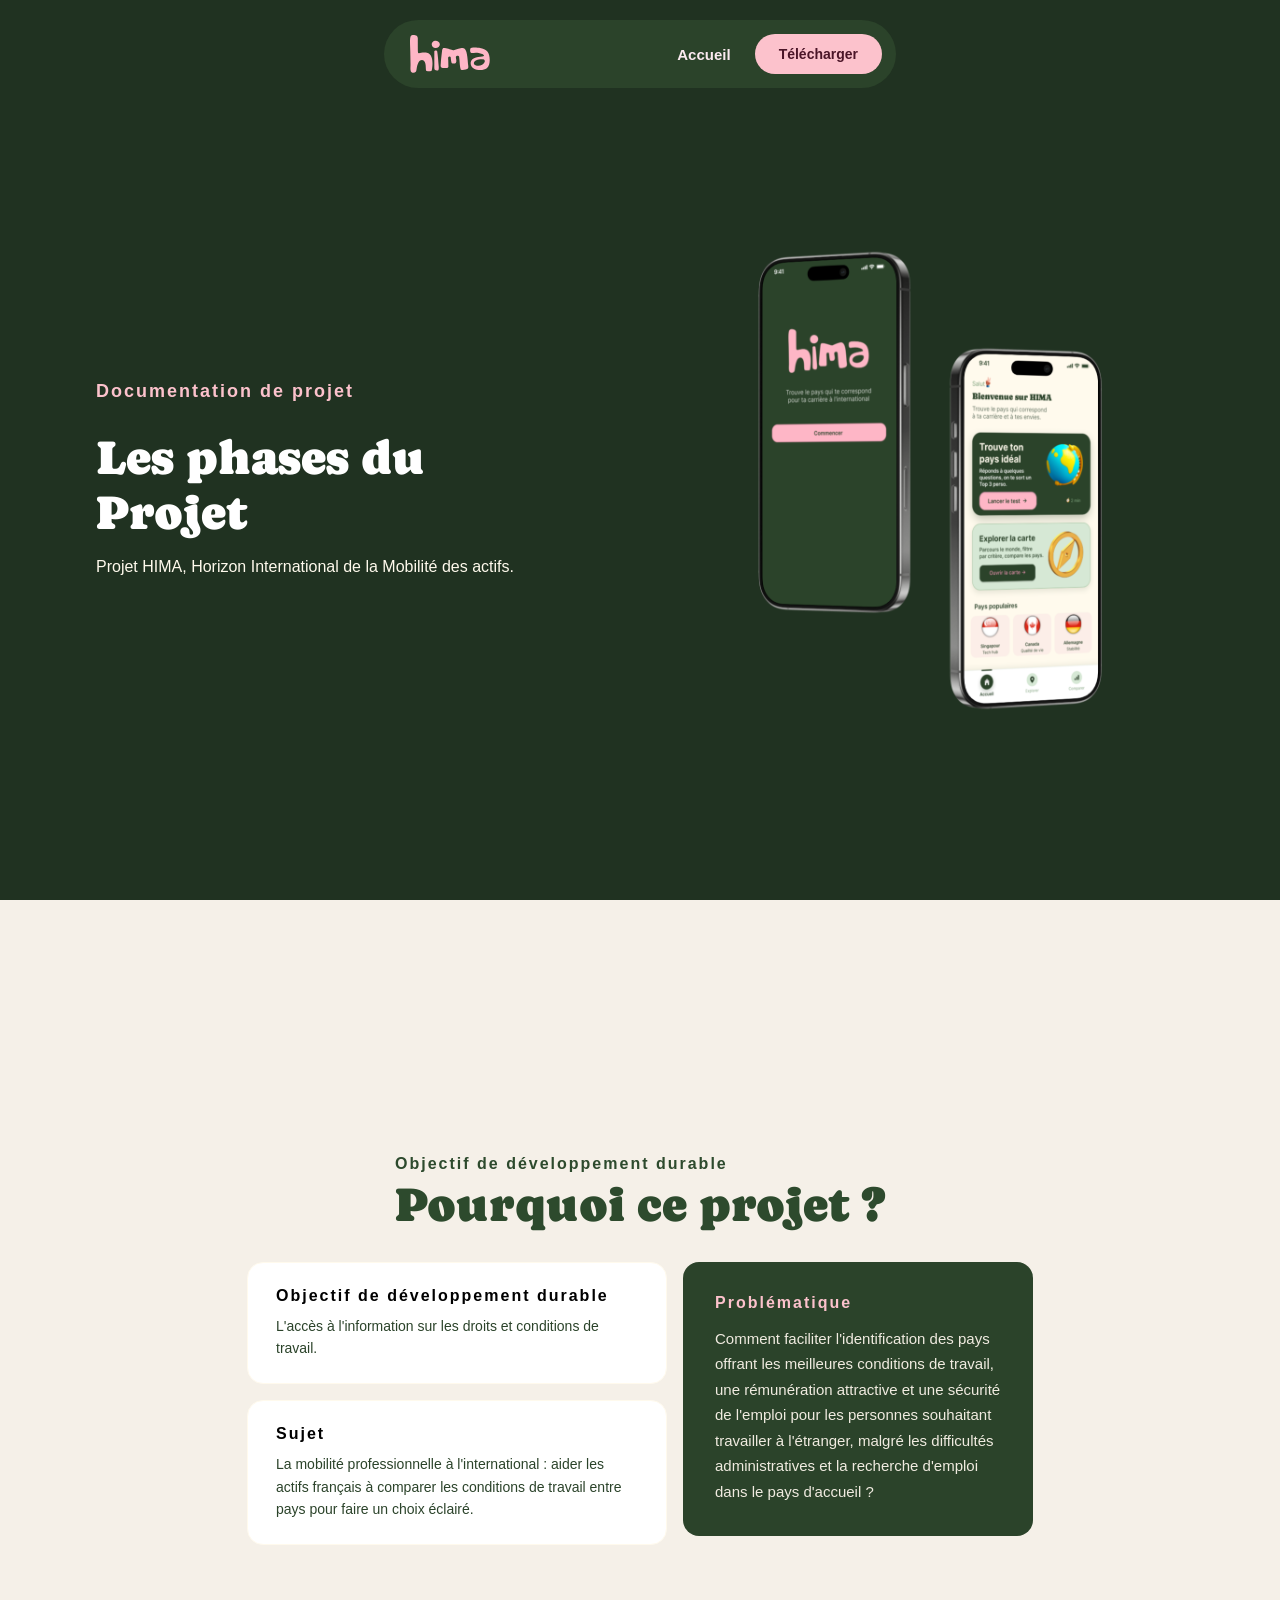
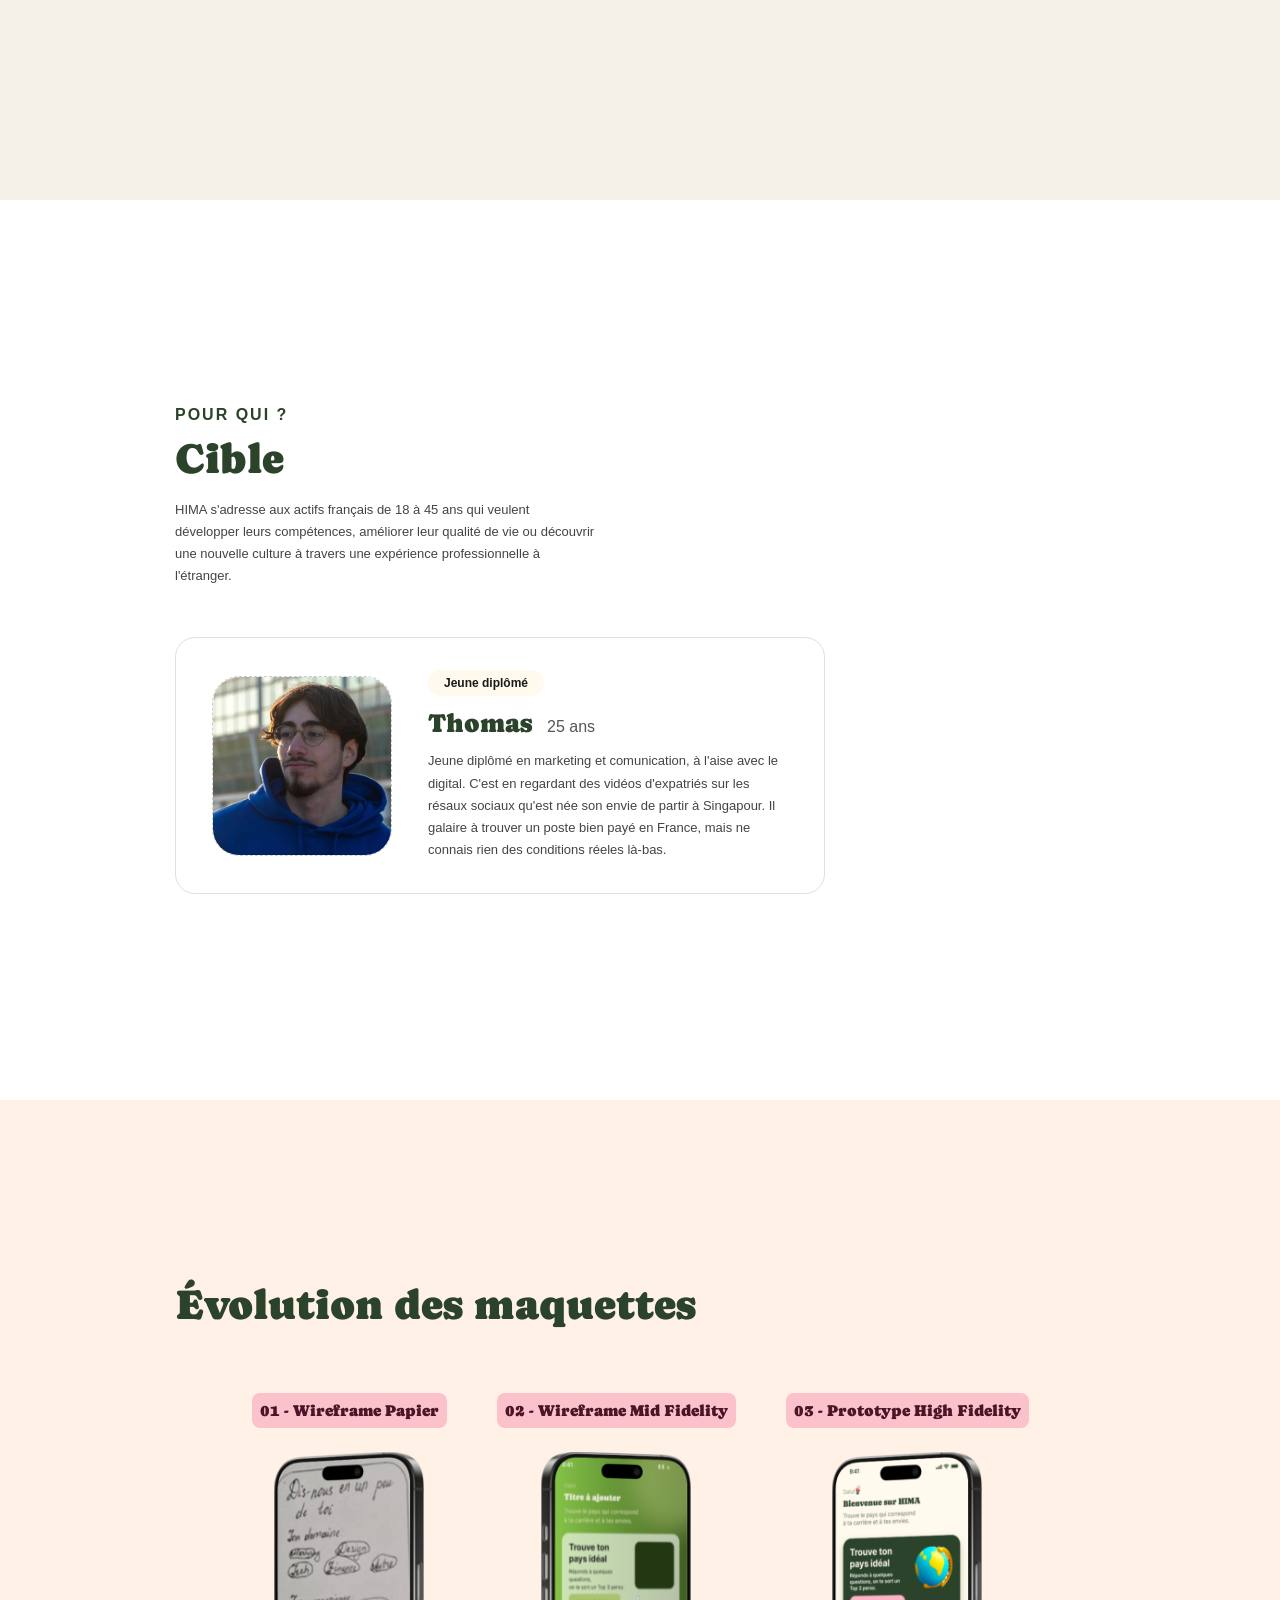
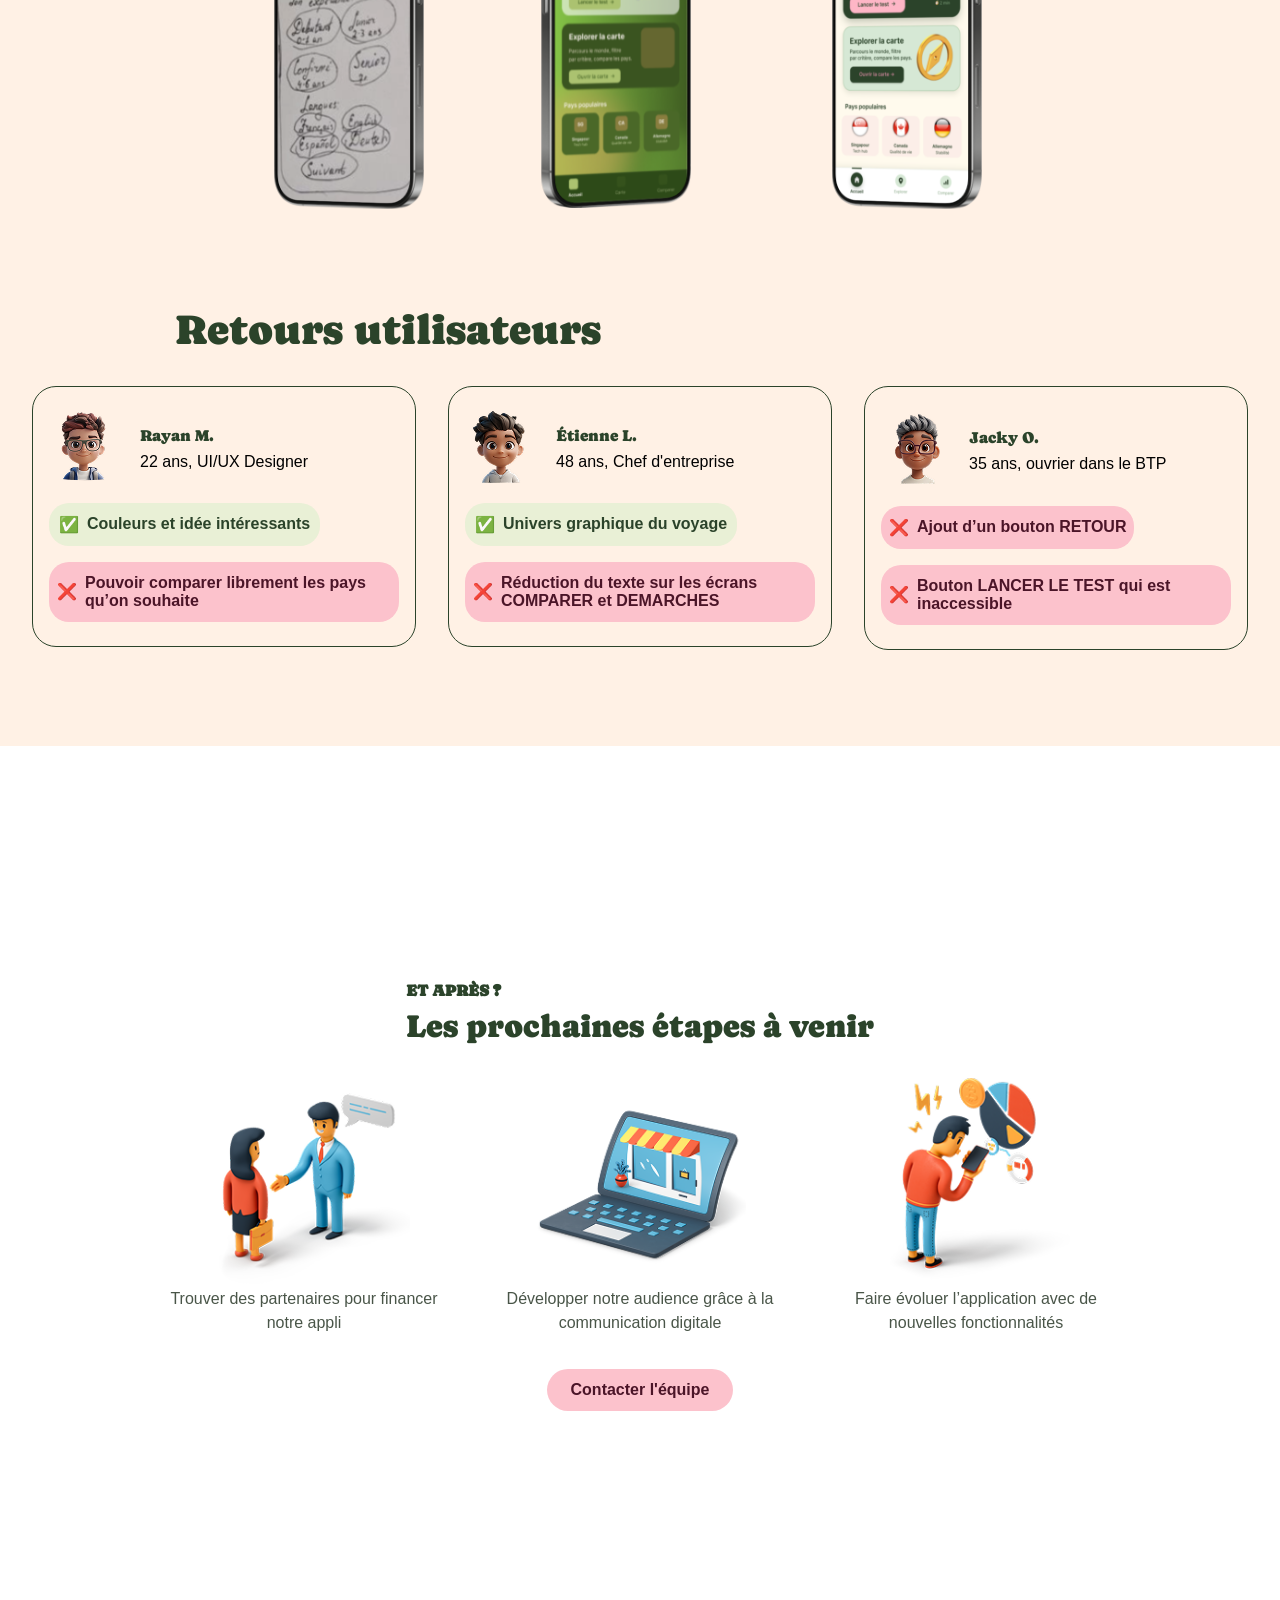
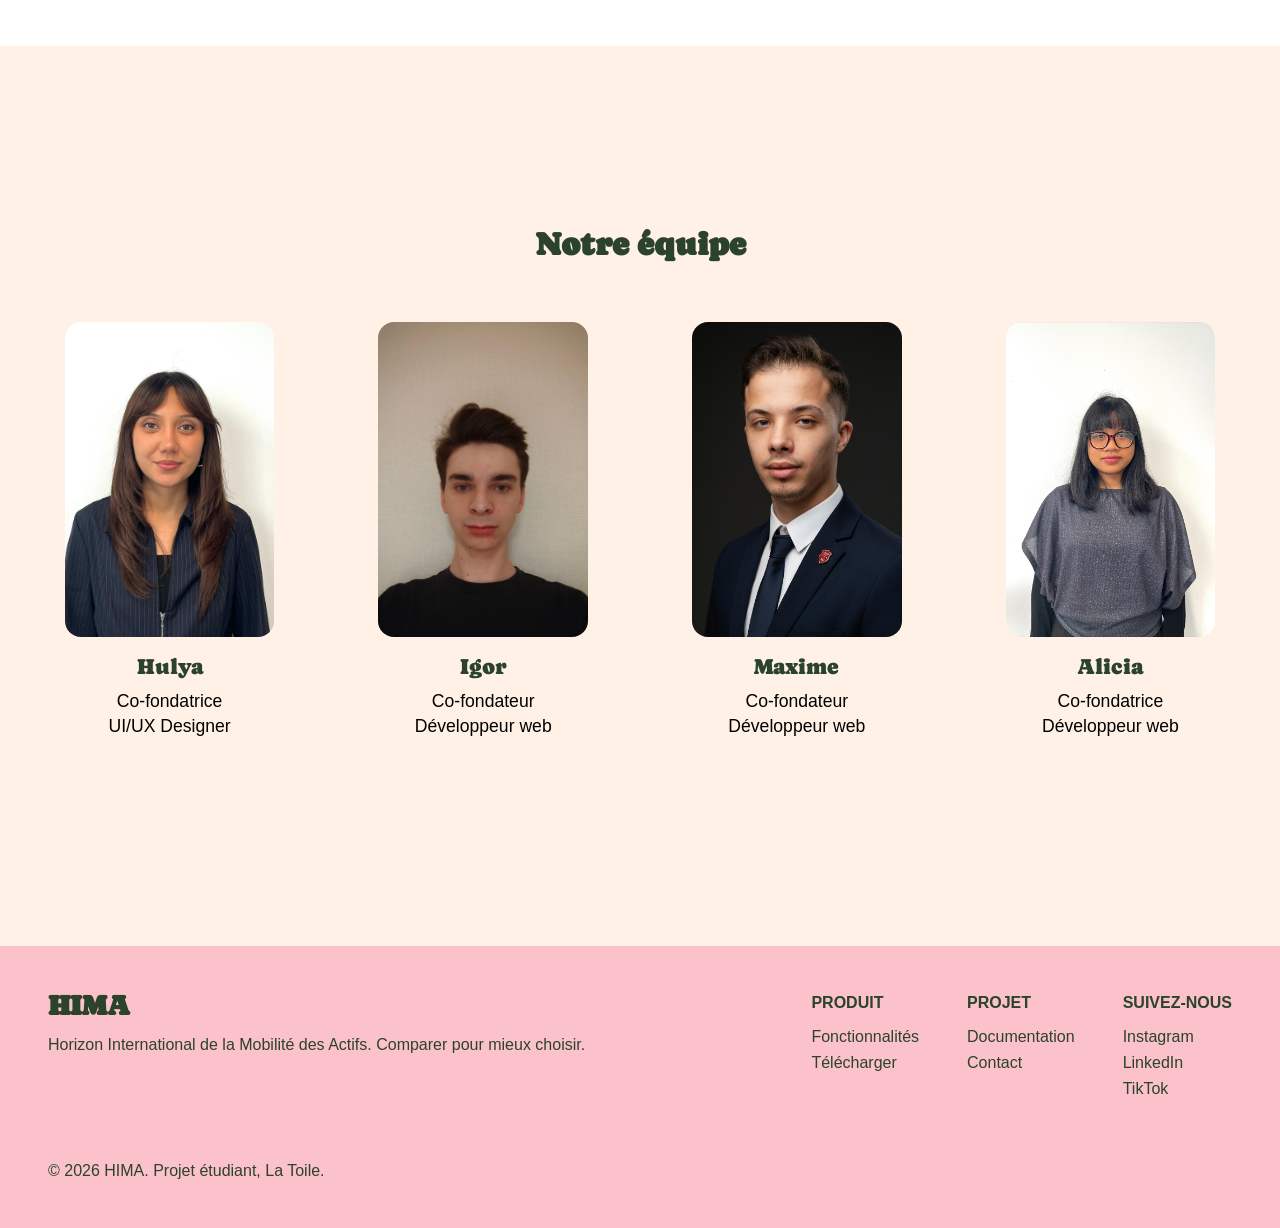
==== doc.html @ 2be4e925 "ajout dun effet de snap entre les sections" ====
<!DOCTYPE html>
<html lang="fr">

<head>
    <meta charset="UTF-8">
    <meta name="viewport" content="width=device-width, initial-scale=1.0">
    <title>Documentation</title>
    <link rel="stylesheet" href="doc.css">
    <link rel="stylesheet" href="style.css">
</head>

<body>
    <nav class="nav">

        <a href="index.html"><img class="nav-logo" src="img/logo.svg" alt=""></a>
        <div class="nav-links">
            <a class="nav-link" href="index.html">Accueil</a>
            <a class="nav-btn"
                href="https://www.figma.com/proto/ZftiyeqBcfB2EOK8GcOpgA/HIMA-PROJECT?node-id=8376-4930&t=ebqATiZoFLl4vEEN-1"
                target="_blank">Télécharger</a>
        </div>
    </nav>
    </nav>
    <header class="snap-section">
        <div class="header-txt">
            <p class="titre-section">Documentation de projet</p>
            <h1>Les phases du Projet</h1>
            <p>Projet HIMA, Horizon International de la Mobilité des actifs.</p>
        </div>
        <img class="header-img" src="img/headerdocu.svg" alt="">
    </header>

    <div class="odd-section snap-section">
        <div class="odd-title">
            <p class="odd-section_label titre-section">Objectif de développement durable</p>
            <h1 class="odd-section_title">Pourquoi ce projet ?</h1>
        </div>
        <div class="odd">

            <div class="odd-center">
                <div class="odd-section_cards">
                    <div class="odd-card">
                        <p class="odd-card_label titre-section">Objectif de développement durable</p>
                        <p class="odd-card_text">L'accès à l'information sur les droits et conditions de travail.</p>
                    </div>
                    <div class="odd-card">
                        <p class="odd-card_label titre-section">Sujet</p>
                        <p class="odd-card_text">La mobilité professionnelle à l'international : aider les actifs
                            français à comparer les conditions de travail entre pays pour faire un choix éclairé.</p>
                    </div>
                </div>


            </div>
            <div class="odd-card odd-card_vert">
                <p class="odd-card_label titre-section">Problématique</p>
                <p class="odd-card_text">Comment faciliter l'identification des pays offrant les meilleures conditions
                    de
                    travail, une rémunération attractive et une sécurité de l'emploi pour les personnes souhaitant
                    travailler à l'étranger, malgré les difficultés administratives et la recherche d'emploi dans le
                    pays d'accueil ?</p>
            </div>

        </div>
    </div>

    </div>

    <section class="cible-section snap-section">
        <div class="cible-texte">
            <p class="cible-section_label titre-section">POUR QUI ?</p>
            <h1 class="cible-section_title">Cible</h1>
            <p class="cible-section_intro">
                HIMA s'adresse aux actifs français de 18 à 45 ans qui veulent développer leurs compétences, améliorer
                leur
                qualité de vie ou découvrir une nouvelle culture à travers une expérience professionnelle à l'étranger.
            </p>
        </div>
        <div class="persona-card">
            <img src="img/thomas.png" alt="Photo persona Thomas" class="persona-card_photo" />
            <div class="persona-card_info">
                <span class="persona-card_badge">Jeune diplômé</span>
                <p class="persona-card_name">
                    Thomas
                    <span class="persona-card_age">25 ans</span>
                </p>
                <p class="persona-card_desc">
                    Jeune diplômé en marketing et comunication, à l'aise avec le digital. C'est en regardant des vidéos
                    d'expatriés sur les résaux sociaux qu'est née son envie de partir à Singapour. Il galaire à trouver
                    un poste bien payé en France, mais ne connais rien des conditions réeles là-bas.
                </p>
            </div>
        </div>
    </section>

    <h1 class="test-section_title snap-section">Évolution des maquettes</h1>
    <div class="evolution-ecrans">
        <div class="ecran">
            <p class="evolution-etape number-feature">01 - Wireframe Papier</p>
            <img src="img/lowfi.svg" alt="low-fidelity">
        </div>
        <div class="ecran">
            <p class="evolution-etape number-feature">02 - Wireframe Mid Fidelity</p>
            <img src="img/midfi.svg" alt="mid-fidelity">
        </div>
        <div class="ecran">
            <p class="evolution-etape number-feature">03 - Prototype High Fidelity</p>
            <img src="img/highfi.svg" alt="Maquette high-fidelity">
        </div>
    </div>

<h2 class="retour-title">Retours utilisateurs</h2>


    <div class="user">
        <div class="user-card">
            <div class="user-infos">
                <span class="user-photo">
                    <img src="img/user-test.png" alt="Image avatar de Rayan M.">
                </span>
                <span class="user-intro">
                    <p class="user-card_name">Rayan M.</p>
                    <p class="user-card_role">22 ans, UI/UX Designer</p>
                </span>
            </div>
            <span class="user-card-desc">
                <span class="button-advantage">
                    <p>Couleurs et idée intéressants</p>
                </span>
                <span class="button-improvements">
                    <p>Pouvoir comparer librement les pays qu’on souhaite</p>
                </span>
            </span>
        </div>
        <div class="user-card">
            <div class="user-infos">
                <span class="user-photo">
                    <img src="img/user-test2.png" alt="Image avatar de Etienne L.">
                </span>
                <span class="user-intro">
                    <p class="user-card_name">Étienne L.</p>
                    <p class="user-card_role">48 ans, Chef d'entreprise</p>
                </span>
            </div>
            <span class="user-card-desc">
                <span class="button-advantage">
                    <p>Univers graphique du voyage</p>
                </span>
                <span class="button-improvements">
                    <p>Réduction du texte sur les écrans COMPARER et DEMARCHES</p>
                </span>
            </span>
        </div>
        <div class="user-card">
            <div class="user-infos">
                <span class="user-photo">
                    <img src="img/user-test3.png" alt="Image avatar de Jacky O.">
                </span>
                <span class="user-intro">
                    <p class="user-card_name">Jacky O.</p>
                    <p class="user-card_role">35 ans, ouvrier dans le BTP</p>
                </span>
            </div>
            <span class="user-card-desc">
                <span class="button-improvements">
                    <p>Ajout d’un bouton RETOUR</p>
                </span>
                <span class="button-improvements">
                    <p>Bouton LANCER LE TEST qui est inaccessible</p>
                </span>
            </span>
        </div>
    </div>
    </section>





    <section class="future-step snap-section">


        <div class="all-futur-step-container">
            <div class="title-future-step">
                <hgroup>
                    <h4 class="">ET APRÈS ?</h4>
                    <h2>Les prochaines étapes à venir</h2>
                </hgroup>
            </div>
            <div class="future-step">
                <ul>
                    <li>
                        <img src="img/future-step1.png" alt="Financement de l'app">
                        <p>Trouver des partenaires pour financer notre appli</p>
                    </li>
                    <li>
                        <img src="img/future-step2.png" alt="Communication digitale">
                        <p>Développer notre audience grâce à la communication digitale</p>
                    </li>
                    <li>
                        <img src="img/future-step3.png" alt="Nouvelles fonctionnalités">
                        <p>Faire évoluer l’application avec de nouvelles fonctionnalités</p>
                    </li>
                </ul>
                <a href="#" class="button-primary">Contacter l'équipe</a>
            </div>
        </div>
        </div>
    </section>


    <section class="team snap-section">
        <div class="all-team-container">
            <hgroup>
                <h2>Notre équipe</h2>
            </hgroup>

            <div class="cards-team">
                <div class="card-team">
                    <img src="img\hulya (1).jpeg" alt="" class="avatar-team">
                    <div class="infos-team">
                        <h4 class="name-team">Hulya</h4>
                        <p class="role-team">Co-fondatrice </p>
                        <p class="role-team">UI/UX Designer</p>
                    </div>
                </div>
                <div class="card-team">
                    <img src="img\Ma-photo.jpg" alt="" class="avatar-team">
                    <div class="infos-team">
                        <h4 class="name-team">Igor</h4>
                        <p class="role-team">Co-fondateur </p>
                        <p class="role-team">Développeur web</p>
                    </div>
                </div>
                <div class="card-team">
                    <img src="img\Média (2).jpg" alt="" class="avatar-team">
                    <div class="infos-team">
                        <h4 class="name-team">Maxime</h4>
                        <p class="role-team">Co-fondateur </p>
                        <p class="role-team">Développeur web</p>
                    </div>
                </div>
                <div class="card-team">
                    <img src="img\img_Alicia (2).jpg" alt="" class="avatar-team">
                    <div class="infos-team">
                        <h4 class="name-team">Alicia</h4>
                        <p class="role-team">Co-fondatrice</p>
                        <p class="role-team">Développeur web</p>
                    </div>
                </div>
            </div>
        </div>
    </section>











    <footer>

        <div class="all-content-footer">

            <div class="content-footer">

                <div class="name-footer">
                    <h2 class="name-project-footer">HIMA</h2>
                    <p class="abrr-name-project-footer">Horizon International de la Mobilité des Actifs. Comparer pour
                        mieux choisir.</p>
                </div>

                <div class="contact-footer">
                    <ul class="liste-cotact-footer-1">
                        <li class="element-horisontal-footer">PRODUIT <ul class="liste-contact-footer-2">
                                <li class="element-vertical-footer">Fonctionnalités</li>
                                <li class="element-vertical-footer">Télécharger</li>
                            </ul>
                        </li>
                        <li class="element-horisontal-footer">PROJET
                            <ul class="liste-contact-footer-2">
                                <li class="element-vertical-footer">Documentation</li>
                                <li class="element-vertical-footer">Contact</li>
                            </ul>
                        </li>
                        <li class="element-horisontal-footer">SUIVEZ-NOUS
                            <ul class="liste-contact-footer-2">
                                <li class="element-vertical-footer">Instagram</li>
                                <li class="element-vertical-footer">LinkedIn</li>
                                <li class="element-vertical-footer">TikTok</li>
                            </ul>
                        </li>
                    </ul>
                </div>

            </div>

            <div class="line-footer-container">
                <div class="line-footer"></div>
            </div>

            <div class="infos-blablabla-footer">
                <p class="infos-blablabla">© 2026 HIMA. Projet étudiant, La Toile.</p>

            </div>
        </div>

    </footer>

</body>

</html>
---- doc.css ----
* {
    margin: 0;
    padding: 0;
    box-sizing: border-box;
}
:root {
    --color-primary: #2B432A;
    --color-secondary: #FCC2CC;
    --color-green-salade: #D6E8D5;
    --color-rose-light: #FBEAF0;
    --color-beige: #F5F0E8;
    --green: #2B432A;
    --green-opacity-reduced: rgb(43, 67, 42, 0.65);
    --green-secondary: #1B2A1A;
    --font-size-title-secondary: 44px;
    --red:#4B1528;
    --color-green-opacity: #2b432ab5; 
}
body {
    font-family: 'Inter',sans-serif;
    width: 100%;
}

html {
    scroll-snap-type: y proximity;
}

.snap-section {
    scroll-snap-align: start;
    scroll-snap-stop: normal;
    box-sizing: border-box;
}




.future-step ul{
    display:flex;
    justify-content:center;
    gap:32px;
}
.future-step ul li{
    display:flex;
    flex-direction:column;
    max-width:25%;
    list-style-type:none;
    text-align:center;
}
.future-step h2,h4 {
    color: var(--color-primary);
}

.all-futur-step-container {
    display: flex;
    flex-direction: column;
    gap: 16px;
    height: 100%;
    min-height: 100vh;
    align-items:center;
    justify-content:center;
    padding:96px 32px;
    box-sizing: border-box;
}
section.future-step.snap-section {
    height: 100vh;
    display: flex;
    align-items: center;
    justify-content: center;
    background: white;
}

.all-futur-step-container .future-step {
    padding-top: 16px;
    display: flex;
    flex-direction: column;
    gap: 32px;
    justify-content: center;
    align-items: center;
}
.title-future-step hgroup{
    display:flex;
    flex-direction:column;
    gap:8px;
    align-items: flex-start;
    text-align:center;
}
.title-future-step hgroup p{
    font-size: 11px;
    font-weight:600;
    letter-spacing:2px;
    color:#555;
}
.title-future-step hgroup h2{
    font-size: 2rem;
    font-weight:lighter;
}
.future-step .button-primary{
    padding:12px 24px;
    width:fit-content;
    border-radius:100px;
}
.future-step ul li{
    display:flex;
    flex-direction:column;
    align-items:center;
    justify-content:center;
    line-height:1.5;
}
.future-step ul li img{
    height:80%;
    width:70%;
}
.future-step ul li p{
    color:rgb(27, 42, 26, 0.8)
}
.future-step a{
    background-color:var(--color-secondary);
    color:#4B1528;
    font-weight:bold;
}

.future-step a:hover{
    transform:scale(1.08);
    transition:0.3s ease-in-out;
}

header {
    background-color: #203221;
    height: 100vh;
    display: flex;
    flex-direction: row;
    
    justify-content: space-between;
    gap: 40px;
    padding-top: 60px;
    padding-left: 64px;
    align-items: center;
}

.header-txt{
    display: flex;
    flex-direction: column;
    justify-content: center;
    align-items: flex-start;  
    gap:16px;
    padding-left: 32px;

}


.header-txt h1 {
    color: white;
    font-size: 48px;
    font-family: Caprasimo;
    
    font-weight: lighter;
}

.header-txt p {
    color: var(--color-beige);
    font-size: 16px;
    line-height:1.1;
}

.header-txt p:first-of-type{
    font-size: 18px;
    font-weight: 600;
    letter-spacing: 2px;
  
    margin-bottom: 12px;
    color:var(--color-secondary);
   
}
.header-txt p:nth-of-type(2){
    font-size:16px;
    line-height:1.4;
}
.header-img{
    width:  700px;
    height: auto;
}
















.team {
    height: 100vh;
    display: flex;
    justify-content: center;
}

.all-team-container {
    display: flex;
    flex-direction: column;
    gap: 8px;
    justify-content: center;
    align-items: center;
}

.all-team-container h2 {
    color: var(--color-primary);
    padding: 16px;
    font-size: 2rem;
}

.cards-team {
    display: flex;
    flex-direction: row;
    gap: 64px;
    padding: 16px;
    width: 100%;
    justify-content: center;
    align-items: center;

}

.card-team {
    display: flex;
    flex-direction: column;
    border-radius: 16px;
    justify-content: center;
    align-items: center;
    padding: 20px;
    width: 20%;
}

.avatar-team {
    width: 100%;
    height: 35vh;
    display: block;
    border-radius: 16px;
    object-fit: cover;
}

.infos-team{
    display: flex;
    flex-direction: column;
    justify-content: center;
    align-items: center;
    gap: 4px;
    padding: 8px;

}
.name-team{
    font-size: 1.4rem;
    font-weight: lighter;
    padding: 8px;
}

.role-team{
font-size: 1.1rem;

}


.odd-section {
    width: 100%;
    min-height: 100vh;
    background-color: #f5f0e8;
    padding: 60px 80px;
    display: flex;
    justify-content: center;
    align-items: center;
    flex-direction: column;
    gap: 30px;
}

.odd{
    display: flex;
    flex-direction: row;
    align-items: flex-start;
    gap: 16px;
}

.odd-center{
    display: flex;
    flex-direction: column;
    gap: 4px;
}
.odd-title {
    display: flex;
    flex-direction: column;
   gap: 4px;
}



.odd-section_label {
    font-size: 16px;
    font-weight: 600;
    letter-spacing: 2px;
    color: #2d4a2d;
}

.odd-section_title {
    font-size: 48px;
    font-weight: lighter;
    color: #2d4a2d;
    font-family: Caprasimo;
}

.odd-section_cards {
    display: flex;
    flex-direction: column;
    gap: 16px;
    max-width: 420px;
}

.odd-card {
    background-color: white;
    border-radius: 16px;
    padding: 24px 28px;
    border: 1px solid var(--color-beige);    
}

.odd-row {
    display: flex;
    flex-direction: row;
}

.odd-card_label {
    font-size: 16px;
    font-weight: 700;
    letter-spacing: 2px;
    color: black;
    margin-bottom: 10px;
    
}

.odd-card_text {
    font-size: 14px;
    color: var(--color-primary);
    line-height: 1.6;
    
}

.odd-card_vert {
    background-color: var(--color-primary);
    border-radius: 16px;
    padding: 32px 32px;
    max-width: 350px;
    max-height: 300px;
    border-width: medium;
    border-style: none;
    border-color: currentcolor;
    border-image: initial;
}

.odd-card_vert .odd-card_label {
    color: var(--color-secondary);
    margin-bottom: 14px;
}

.odd-card_vert .odd-card_text {
    font-size: 15px;
    color: #f0ebe0;
    line-height: 1.7;
}


.cible-section {
    width: 100%;
    min-height: 100vh;
    background-color: #ffffff;
    padding: 60px 175px;
        display: flex;
    align-items: flex-start;
    flex-direction: column;
    justify-content: center;
}

.cible-section_label {
    font-size: 11px;
    font-weight: 600;
    letter-spacing: 2px;
    color: var(--color-primary);
   
    margin-bottom: 10px;

}

.cible-section_title {
    font-size: 42px;
    font-weight: lighter;
    color: var(--color-primary);
    margin-bottom: 16px;
    font-family: Caprasimo;
}

.cible-section_intro {
    font-size: 13px;
    color: #444;
    line-height: 1.7;
    max-width: 420px;
    margin-bottom: 50px;
}

.persona-card {
    display: flex;
    flex-direction: row;
    align-items: center;
    gap: 36px;
    background-color: #ffffff;
    border: 1px solid #e0e0e0;
    border-radius: 20px;
    padding: 32px 36px;
    max-width: 700px;
}

.persona-card_photo {
    width: 180px;
    height: 180px;
    min-width: 180px;
    border-radius: 15%;
    object-fit: cover;
    border: 1px dashed #ccc;
}

.persona-card_info {
    display: flex;
    flex-direction: column;
    gap: 12px;
}

.persona-card_badge {
    display: inline-block;
    background-color: var(--color-beige);
    color: #1a1a1a;
    font-size: 12px;
    font-weight: 600;
    padding: 6px 16px;
    border-radius: 50px;
    width: fit-content;
}

.persona-card_name {
    font-size: 26px;
    font-weight: 800;
    color: var(--color-primary);
    font-family: Caprasimo;
    font-weight:lighter;
}

.persona-card_age {
    font-size: 16px;
    font-weight: 400;
    color: #555;
    font-family: 'Arial', sans-serif;
    margin-left: 8px;
}

.persona-card_desc {
    font-size: 13px;
    color: #444;
    line-height: 1.7;
    max-width: 360px;
}

.test-section {
    display:flex;
    flex-direction: column;
    gap:32px;
    width: 100%;
    min-height: 100vh;
    padding-top: 120px;
}
.step {
    display:flex;
    justify-content:center;
    position: relative;
    gap:32px;
    align-items:center;

}
.test-section_title {
    font-size: 42px;
    font-weight: lighter;
    color: var(--green);
    margin-bottom: 64px;
    margin-left:175px;
    font-family: Caprasimo;
    padding-top: 20vh;
}

.test-section .line{
    display:flex;
    justify-self:center;
    background-color: var(--color-secondary);
    height: 2px;
    width: 565px;
    position: absolute;
    z-index: 1;
    top: 30px;
}
.step-card {
    display:flex;
    flex-direction:column;
    gap:16px;
    z-index:100;
    align-items:center;
    justify-content:center;
}
.step-card p:nth-of-type(2){
    font-size: 11px;
    font-weight:600;
    letter-spacing:2px;
    color:#555;
}
.step-card img{
    height:56px;
    width:56px;
    padding:16px;
    object-fit:contain;
}
.step-card .circle{
    display:flex;
    align-items:center;
    justify-content:center;
    border-radius:100%;
    background-color:var(--color-secondary);
}
.user{
    display:flex;
    justify-content:center;
    align-items:flex-start;
    gap:32px;
    margin-bottom: 96px;
}
.user-card {
    display:flex;
    padding:24px 16px;
    justify-content:flex-start;
    flex-direction:column;
    max-width:30%;
    height:100%;
    gap:16px;
    border:1px solid var(--green);
    border-radius:24px;
}
.user-card_name {
    font-family: Caprasimo;
    color: var(--green);
}
.user-infos {
    display:flex;
    align-items:center;
    gap: 16px;
    max-height:20%;
}
.user-photo img{
    width:100%;
    height:100%;
}
.user-intro {
    display:flex;
    flex-direction: column;
    gap:8px;
}
.user-card-desc{
    display:flex;
    flex-direction:column;
    gap:16px;
}
.button-advantage {
    display:flex;
    align-items:center;
    justify-content:center;
    color:var(--green);
    background-color: rgb(168, 233, 166,0.25);
    padding:12px 10px;
    border-radius:20px;
    font-weight:bold;
    text-align:center;
    width:fit-content;

}

.button-improvements {
    display:flex;
    align-items:center;
    justify-content:center;
    color:#4B1528;
    background-color: var(--color-secondary);
    padding:12px 8px;
    border-radius:20px;
    font-weight:bold;
    text-align:center;
    width:fit-content;
}

.button-advantage,
.button-improvements {
     justify-content: flex-start;
     text-align: left; 
}

.button-advantage::before {
    content: "✅";
    margin-right: 8px;
}

.button-improvements::before {
    content: "❌";
    margin-right: 8px;
}

.evolution-ecrans{
    display: flex;
    justify-content: center;
    align-items: flex-start;
    gap: 50px;
    margin-bottom: 96px;
}

.ecran{
    display: flex;
    flex-direction: column;
    gap: 24px;
    align-items: center;
    justify-content: center;
}

.ecran img{
    width: 150px;
    height: auto;
}

.titre-section {
      font-family: "Inter", sans-serif;
  font-weight: bold;
  font-size: 16px;
  letter-spacing: 15%;
  ;
}

.evolution-etape.number-feature {
    border-radius: 8px;
}

.retour-title {
    font-family: Caprasimo;
    font-size: 42px;
    font-weight: lighter;
    color: var(--green);
    margin-left: 175px;
    margin-bottom: 32px;
}
---- style.css ----
@import url('https://fonts.googleapis.com/css2?family=Caprasimo&display=swap');
html {
  height: 100%;
  width: 100%;
  background-color: #FFF1E5;
  
}

:root {
    --color-primary: #2B432A;
    --color-secondary: #FCC2CC;
    --color-green-salade: #D6E8D5;
    --color-rose-light: #FBEAF0;
    --color-beige: #FFFAED;
    --green: #2B432A;
    --green-opacity-reduced: rgb(43, 67, 42, 0.65);
    --green-secondary: #1B2A1A;
    --font-size-title-secondary: 44px;
    --red:#4B1528;
}

*{
  font-family: "Inter",sans-serif;
  margin: 0px;
}
h1, h2, h3, h4, h5, h6{
  font-family: "Caprasimo", sans-serif;
}
button, a{
  border-radius: 16px;
  text-decoration: none;
  
}

.button-primary{
background-color: var(--color-primary);
color: var(--color-rose-light);
}
.button-secondary{
  background-color: var(--color-green-salade);
  color: var(--color-secondary);

}
.button-dowland{
  background-color: var(--color-secondary);
  color: var(--color-primary);
  padding: 8px;
  font-weight: 700;
}
.button-link{
  background-color: var(--color-rose-light);
  color: var(--color-primary);
  padding: 8px;
  font-weight: 600;
}









footer{
  width: 100%;
  background-color: var(--color-secondary);
  color: var(--color-primary);
}

.all-content-footer *{
  padding: 0px;
  margin: 0px;
}

.all-content-footer{
 padding: 48px;
 display: flex;
  flex-direction: column;
  gap: 32px;
}

.content-footer{
  display: flex;
  flex-direction: row;
  justify-content: space-between;
  align-items: flex-start;
  gap: 40px;
}

.name-footer{
  display: flex;
  flex-direction: column;
  gap: 20px;
}

.name-project-footer{
  font-size: 28px;
  line-height: 0.8;
}

.liste-cotact-footer-1{
  display: flex;
  flex-direction: row;
  gap: 48px;
  list-style: none;
}

.element-horisontal-footer{
  display: flex;
  flex-direction: column;
  gap: 12px;
  font-size: 1rem;
  font-weight: bold;
  
}
.liste-contact-footer-2{
  list-style: none;
  display: flex;
  flex-direction: column;
  gap: 8px;
}
.element-vertical-footer{
  font-weight: normal;
  
  
}
.element-vertical-footer:first-child{
  padding-top: 4px;
}
.element-vertical-footer a {
text-decoration: none;
color: var(--color-primary);
}



.infos-blablabla-footer{
  display: flex;
  flex-direction: column-reverse;
}


  .nav{
  position: fixed;
  z-index:101;
  top: 20px;
  left: 30%;
  right: 30%;
  

  display: flex;
  align-items: center;
  justify-content: space-between;
  padding: 14px 14px 14px 26px;
  border-radius: 100px;
  background:  var(--green);
}
 
.nav-logo{
  display: block;
  width: 80px;
  max-width: 100%;
  height: auto;

}
 
.nav-links{
  display: flex;
  align-items: center;
  gap: 24px;
}
 
.nav-link{
  font-family: 'Inter', sans-serif;
  font-weight: 600;
  font-size: 15px;
  color: var(--color-rose-light);
  text-decoration: none;
}
.nav-link:hover{ color: var(--color-green-salade); }
 
.nav-btn{
  background: var(--color-secondary);
  color: var(--red);
  font-family: 'Inter', sans-serif;
  font-weight: 700;
  font-size: 14px;
  padding: 12px 24px;
  border-radius: 100px;
  text-decoration: none;
}
.nav-btn:hover{ background: var(--color-green-salade);
color: var(--green); }

.number-feature{
  font-family:caprasimo;
  background-color: var(--color-secondary);
  width:fit-content;
  border-radius: 100%;
  width:fit-content;
  height:fit-content;
  padding:8px;
  color:#4B1528;
}
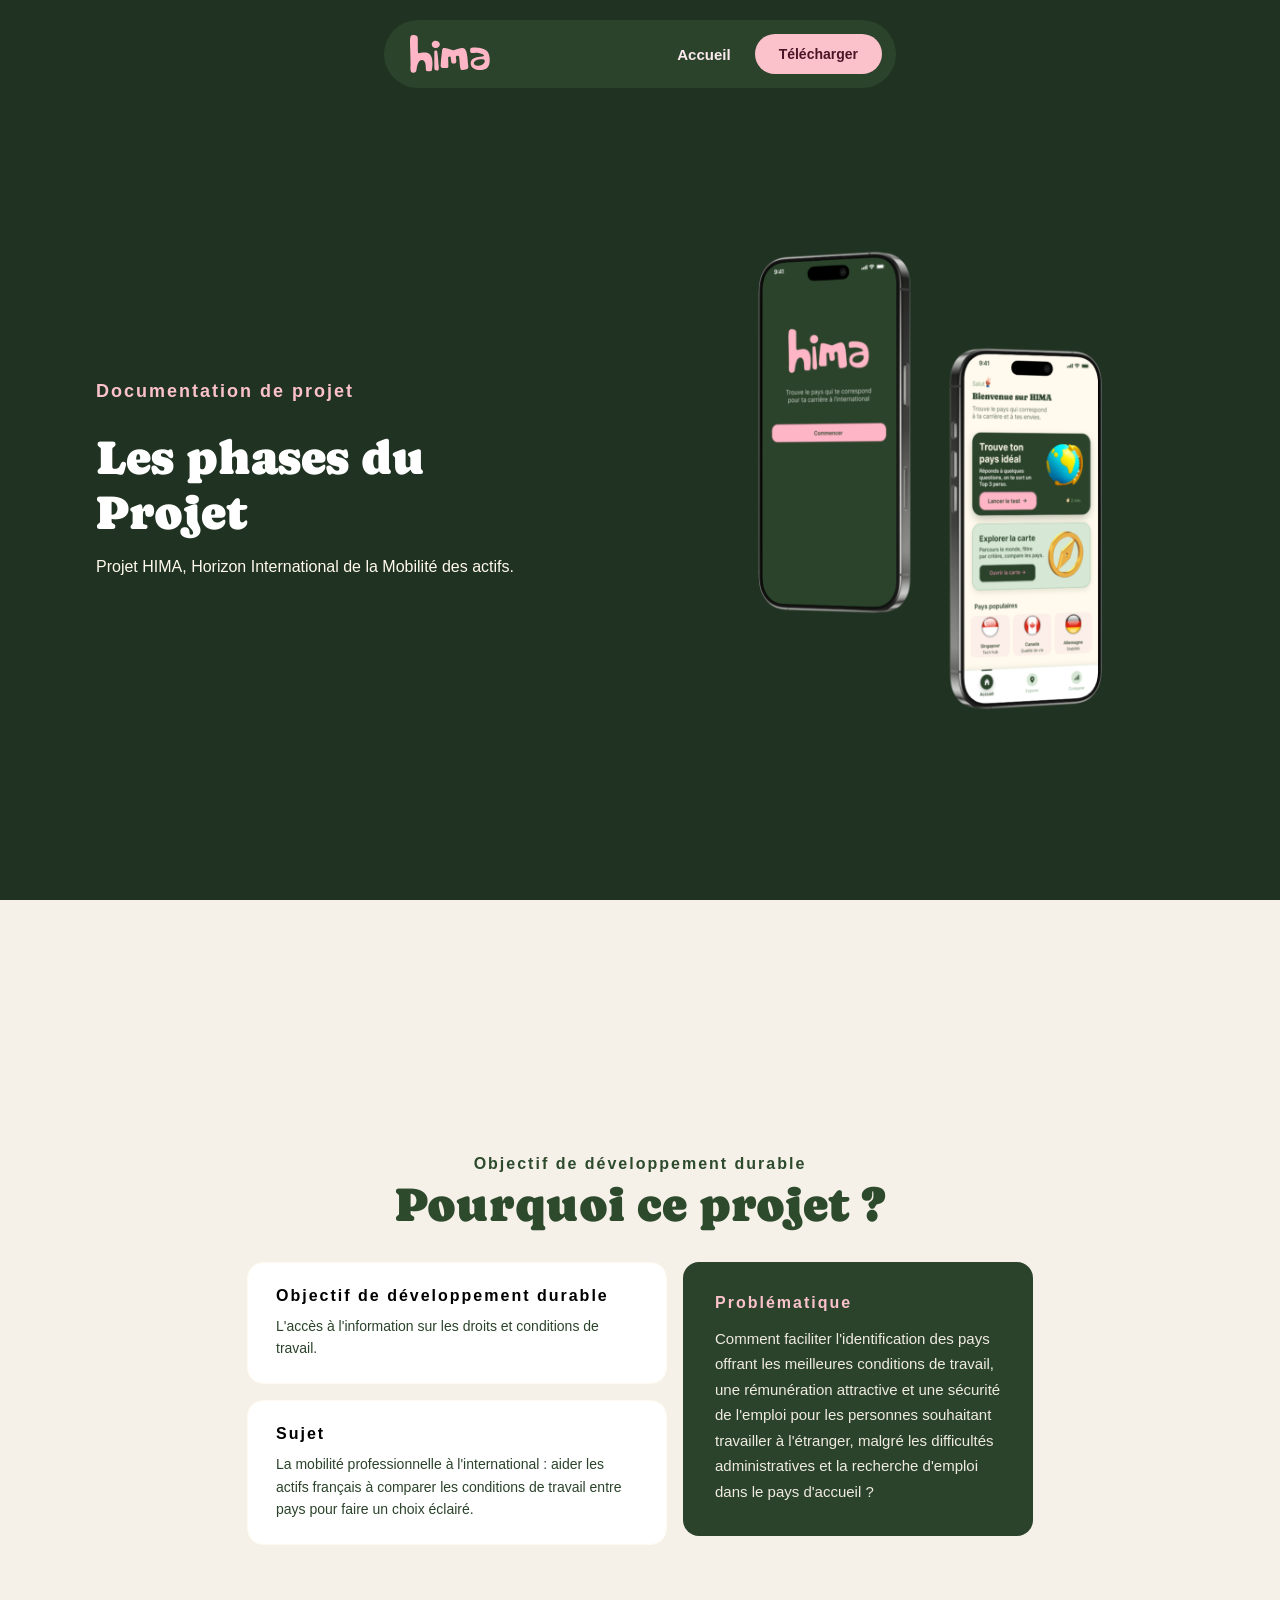
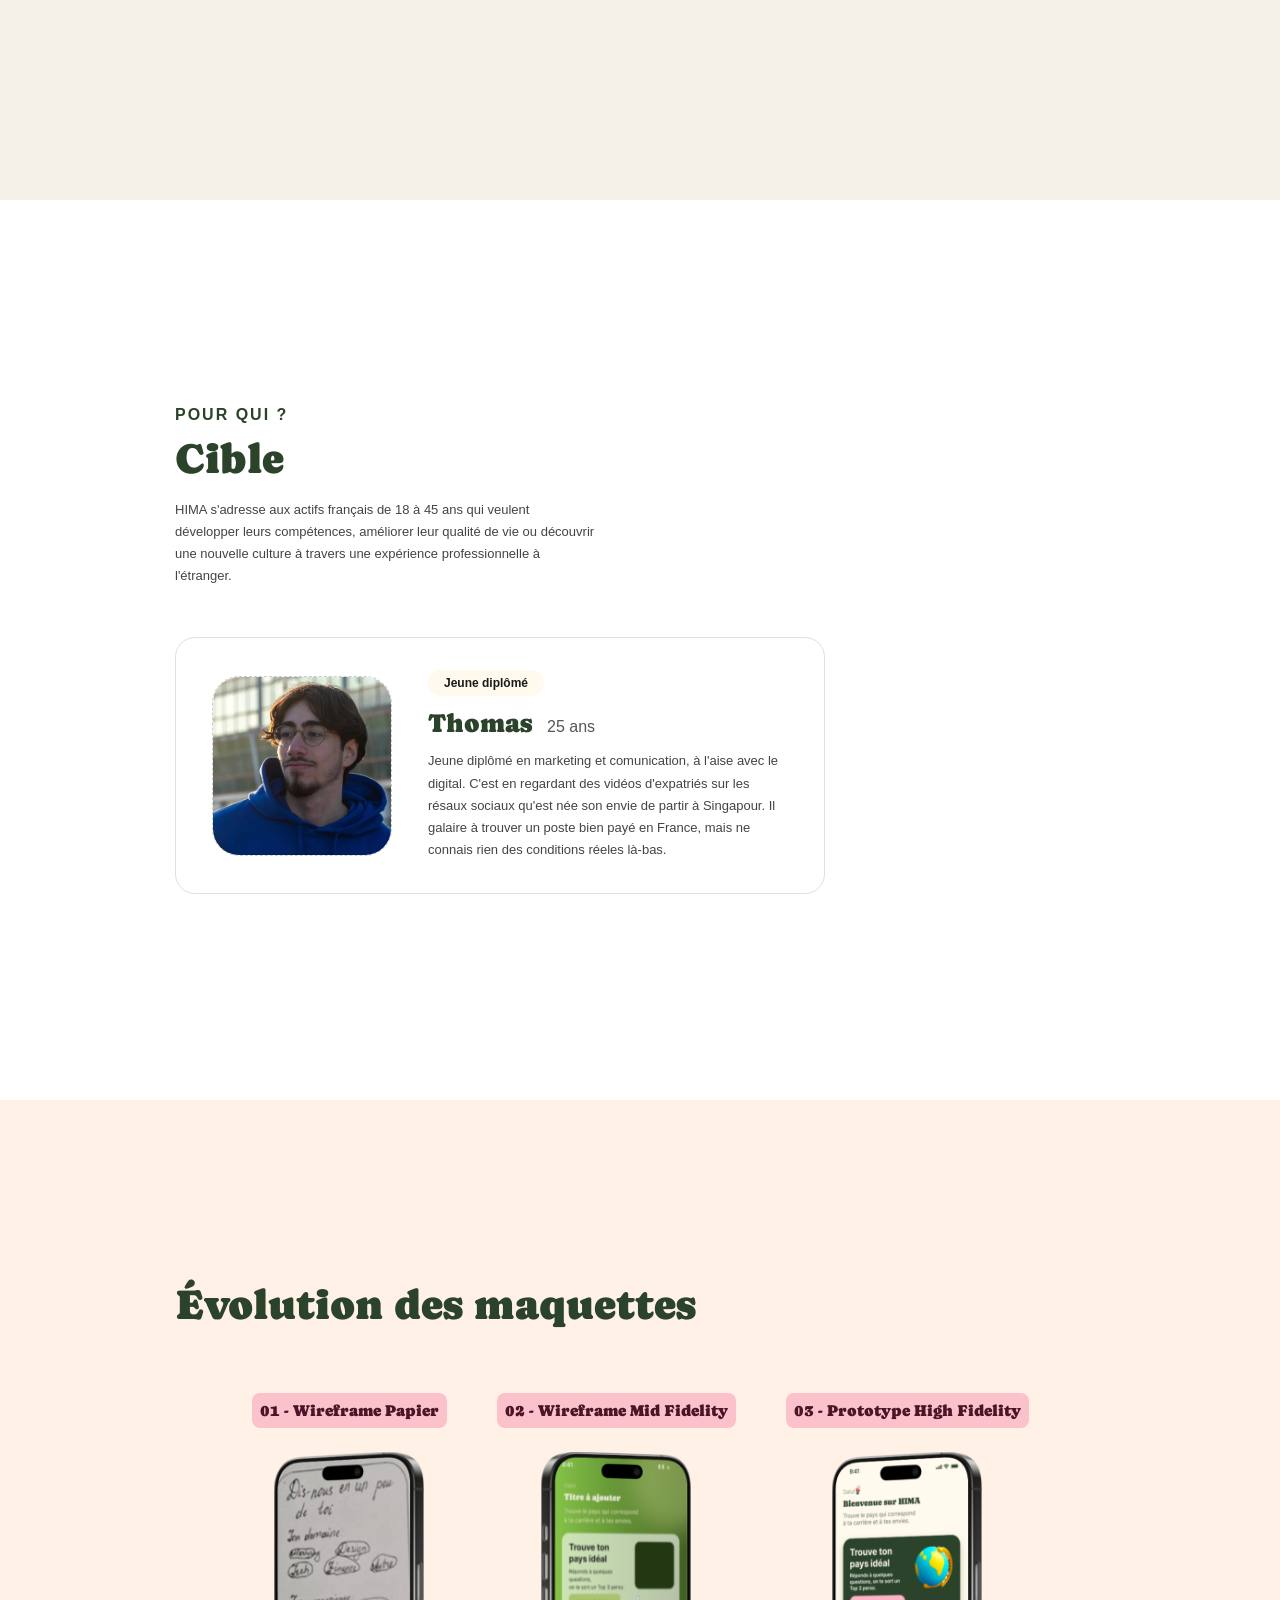
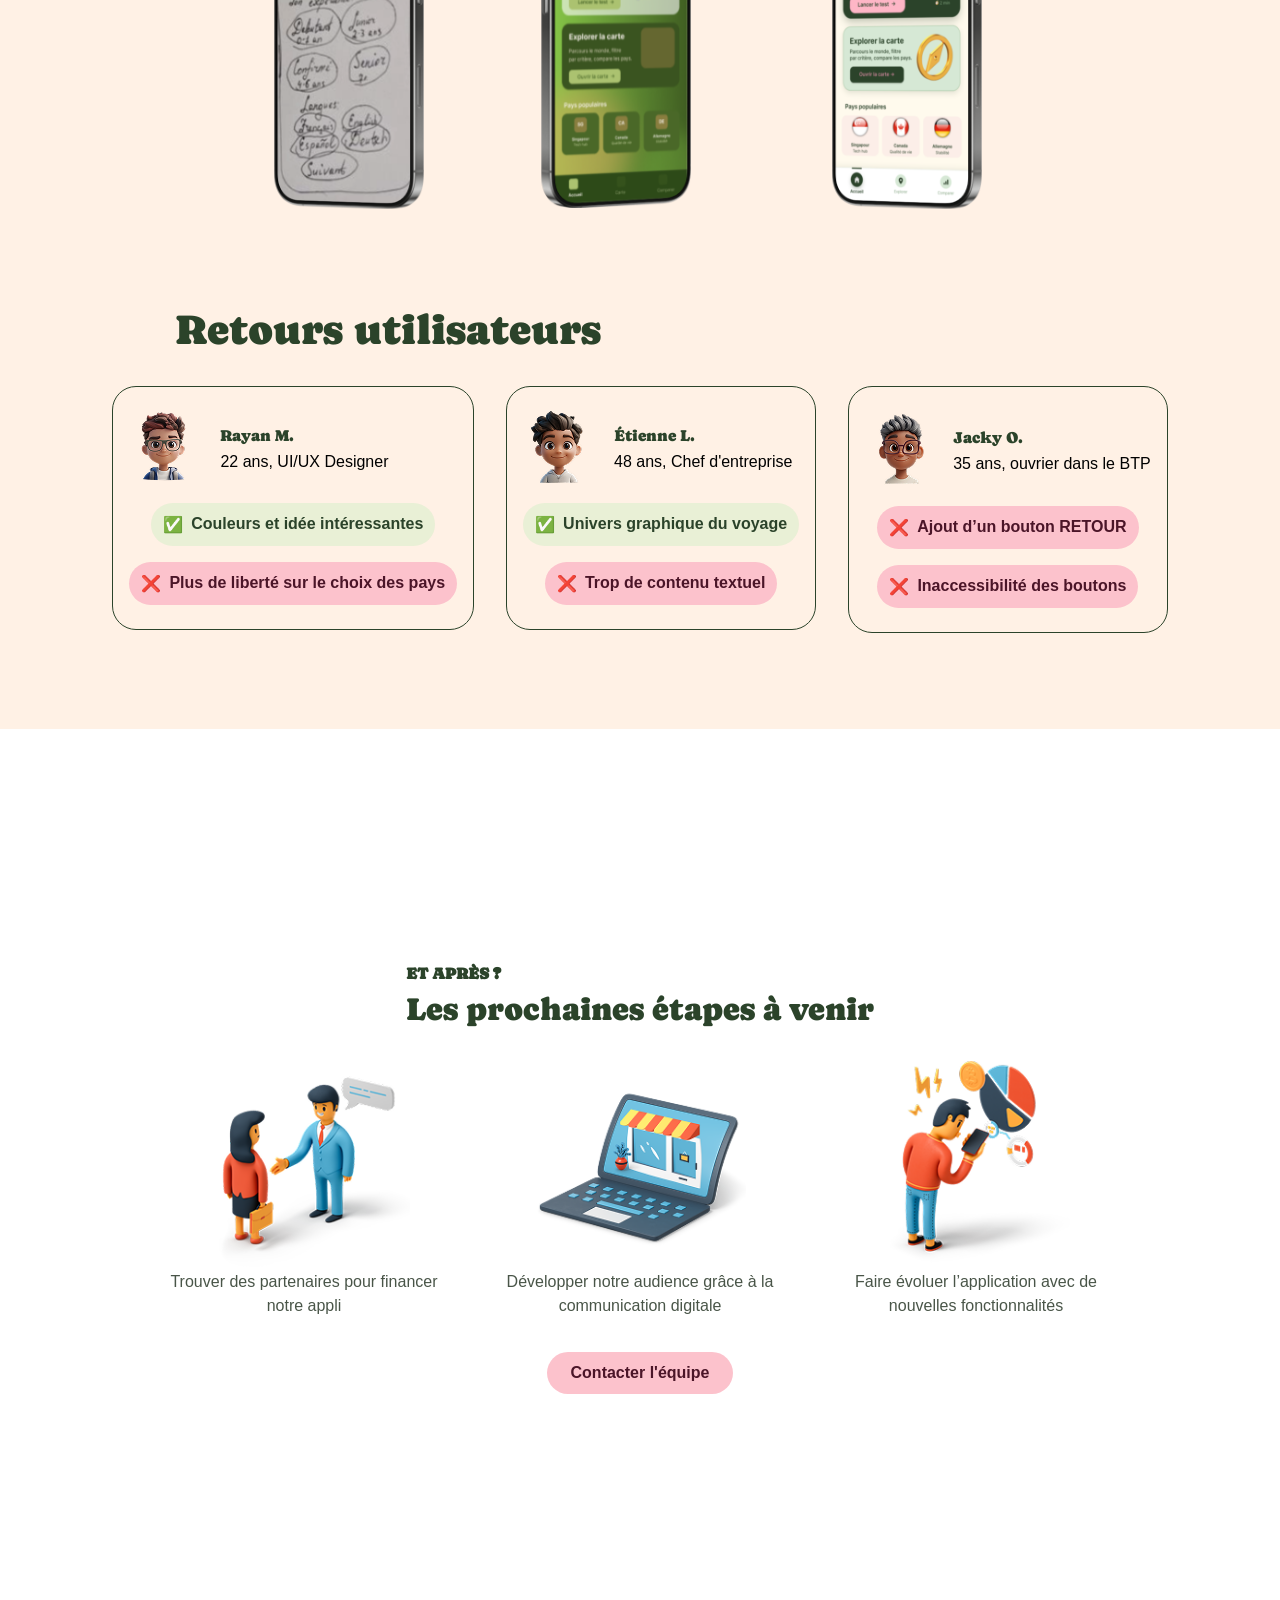
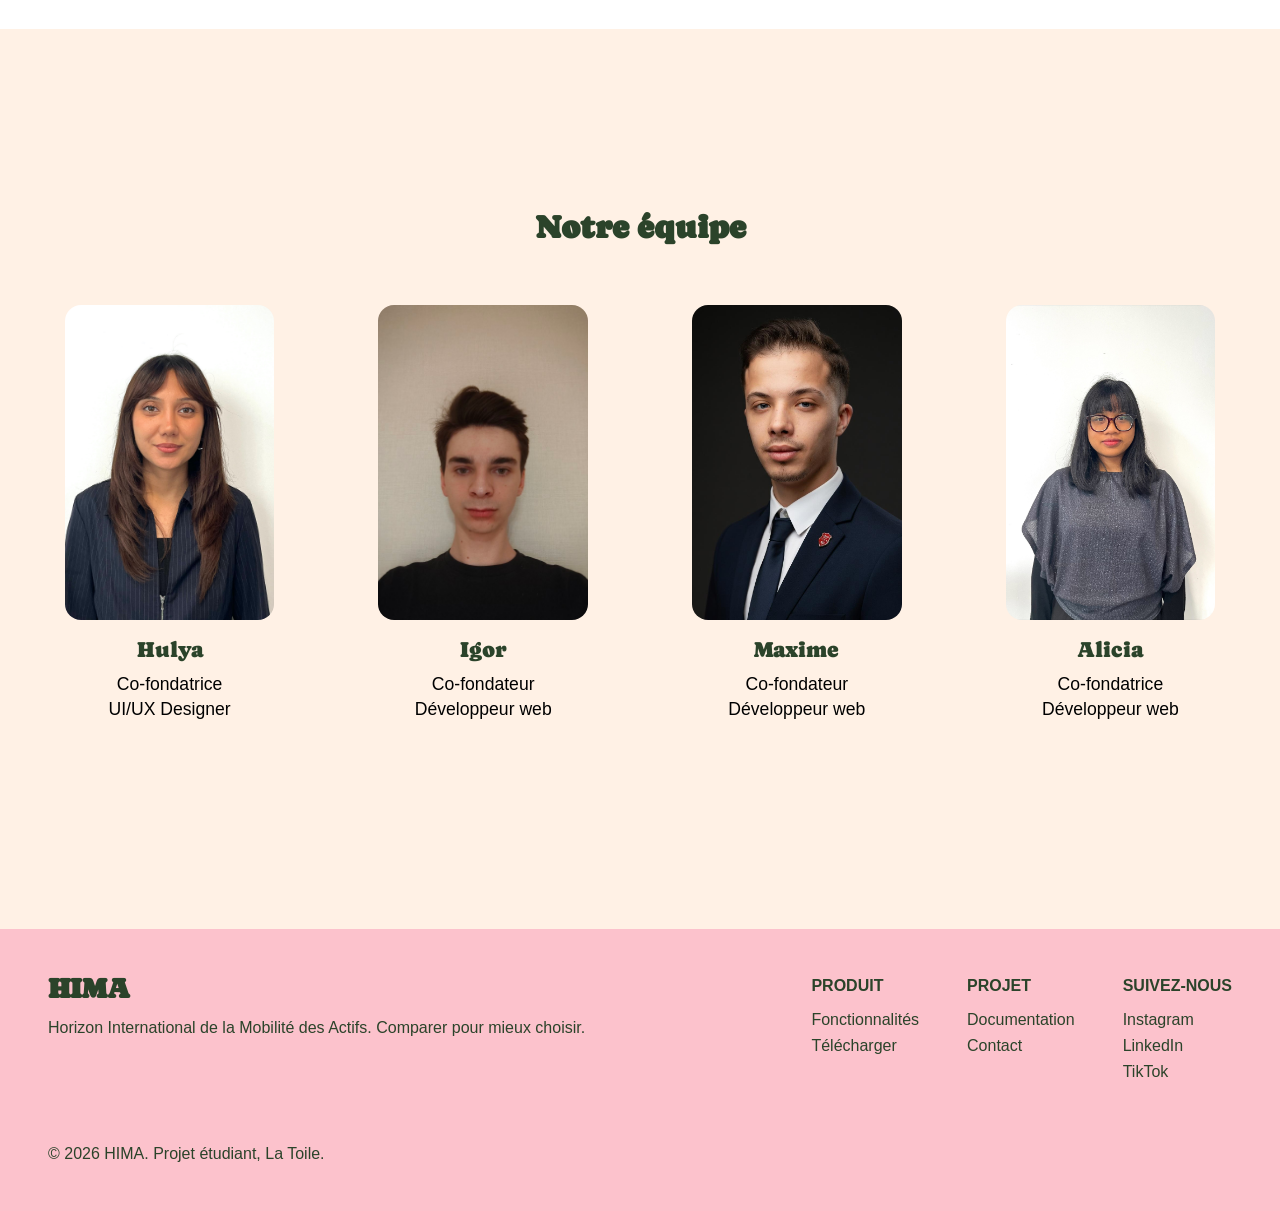
==== commit a3f00a0f: "update" ====
--- a/doc.html
+++ b/doc.html
@@ -125,10 +125,10 @@
             </div>
             <span class="user-card-desc">
                 <span class="button-advantage">
-                    <p>Couleurs et idée intéressants</p>
+                    <p>Couleurs et idée intéressantes</p>
                 </span>
                 <span class="button-improvements">
-                    <p>Pouvoir comparer librement les pays qu’on souhaite</p>
+                    <p>Plus de liberté sur le choix des pays</p>
                 </span>
             </span>
         </div>
@@ -147,7 +147,7 @@
                     <p>Univers graphique du voyage</p>
                 </span>
                 <span class="button-improvements">
-                    <p>Réduction du texte sur les écrans COMPARER et DEMARCHES</p>
+                    <p>Trop de contenu textuel</p>
                 </span>
             </span>
         </div>
@@ -166,7 +166,7 @@
                     <p>Ajout d’un bouton RETOUR</p>
                 </span>
                 <span class="button-improvements">
-                    <p>Bouton LANCER LE TEST qui est inaccessible</p>
+                    <p>Inaccessibilité des boutons</p>
                 </span>
             </span>
         </div>
--- a/doc.css
+++ b/doc.css
@@ -299,6 +299,7 @@
 
 .odd-section_label {
     font-size: 16px;
+    text-align:center;
     font-weight: 600;
     letter-spacing: 2px;
     color: #2d4a2d;
@@ -571,6 +572,7 @@
 .user-card-desc{
     display:flex;
     flex-direction:column;
+    align-items:center;
     gap:16px;
 }
 .button-advantage {
@@ -579,8 +581,8 @@
     justify-content:center;
     color:var(--green);
     background-color: rgb(168, 233, 166,0.25);
-    padding:12px 10px;
-    border-radius:20px;
+    padding:12px ;
+    border-radius:25px;
     font-weight:bold;
     text-align:center;
     width:fit-content;
@@ -593,8 +595,8 @@
     justify-content:center;
     color:#4B1528;
     background-color: var(--color-secondary);
-    padding:12px 8px;
-    border-radius:20px;
+    padding:12px ;
+    border-radius:25px;
     font-weight:bold;
     text-align:center;
     width:fit-content;
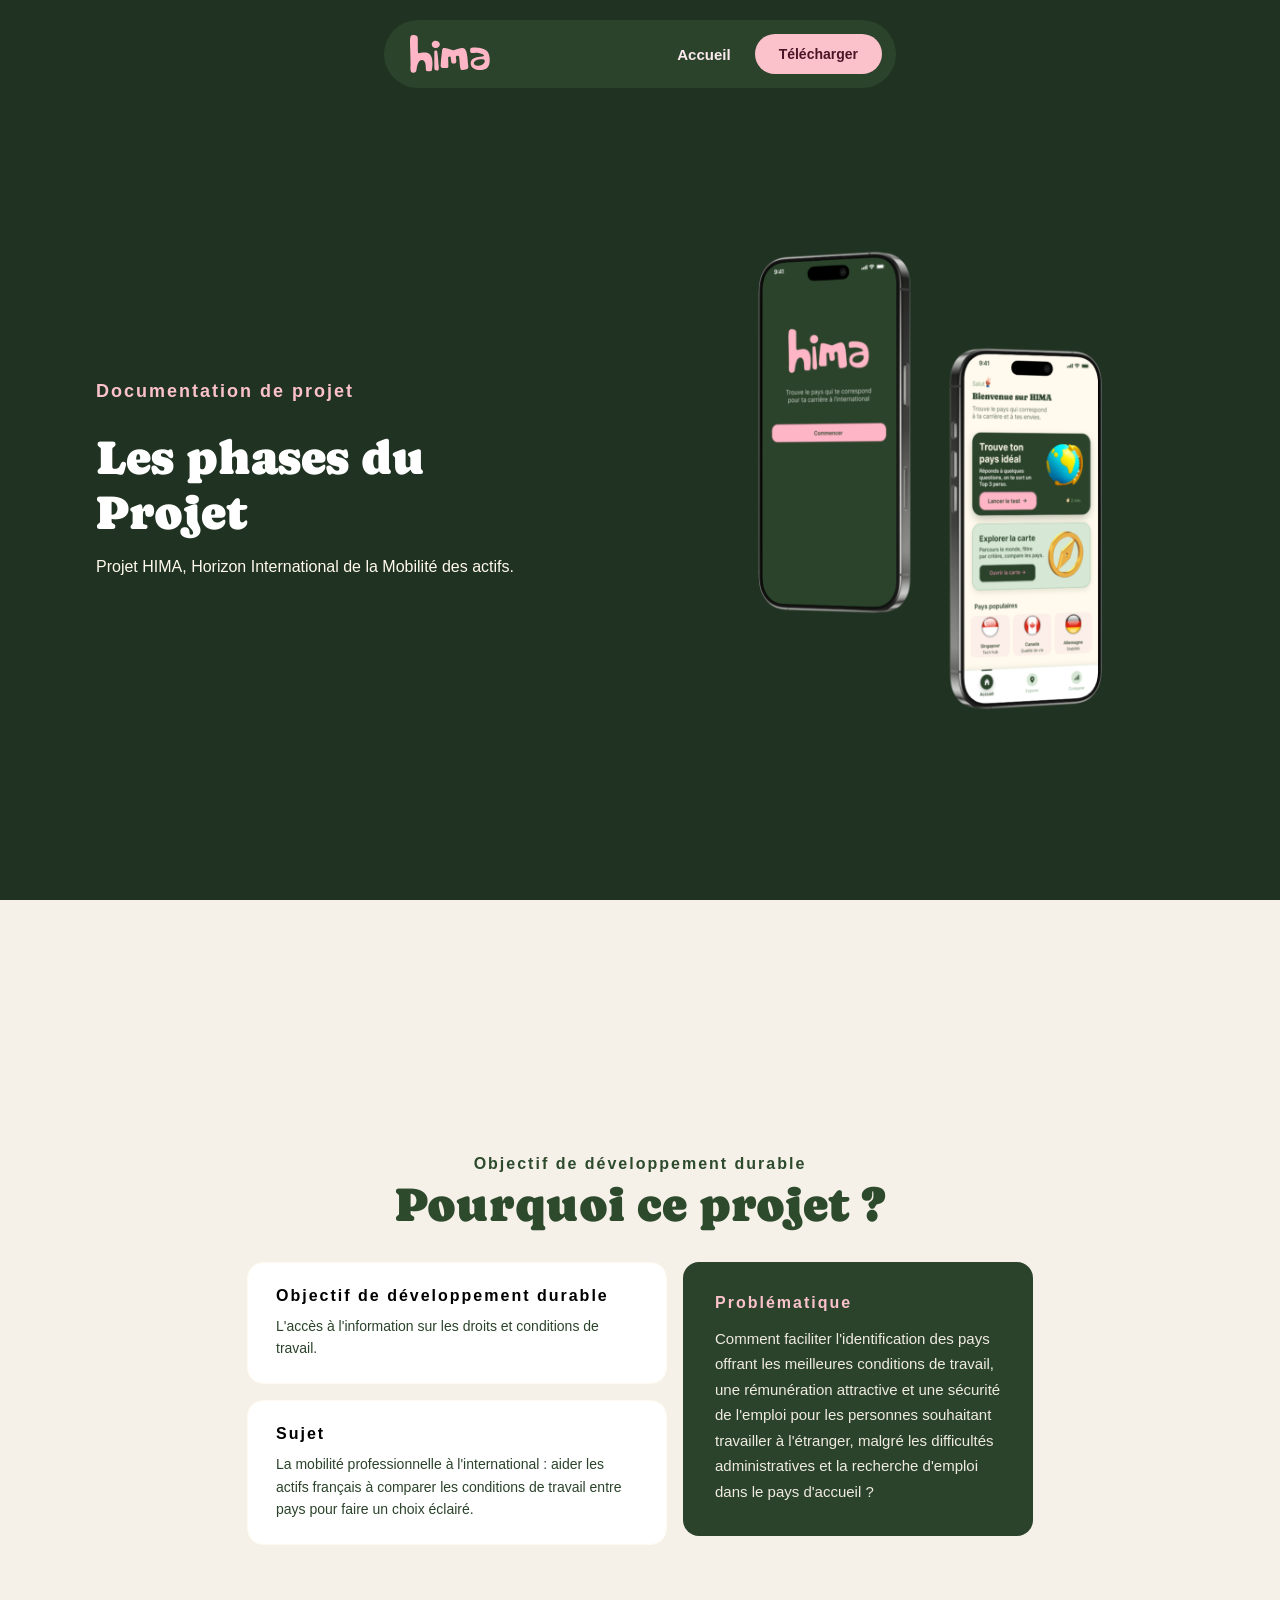
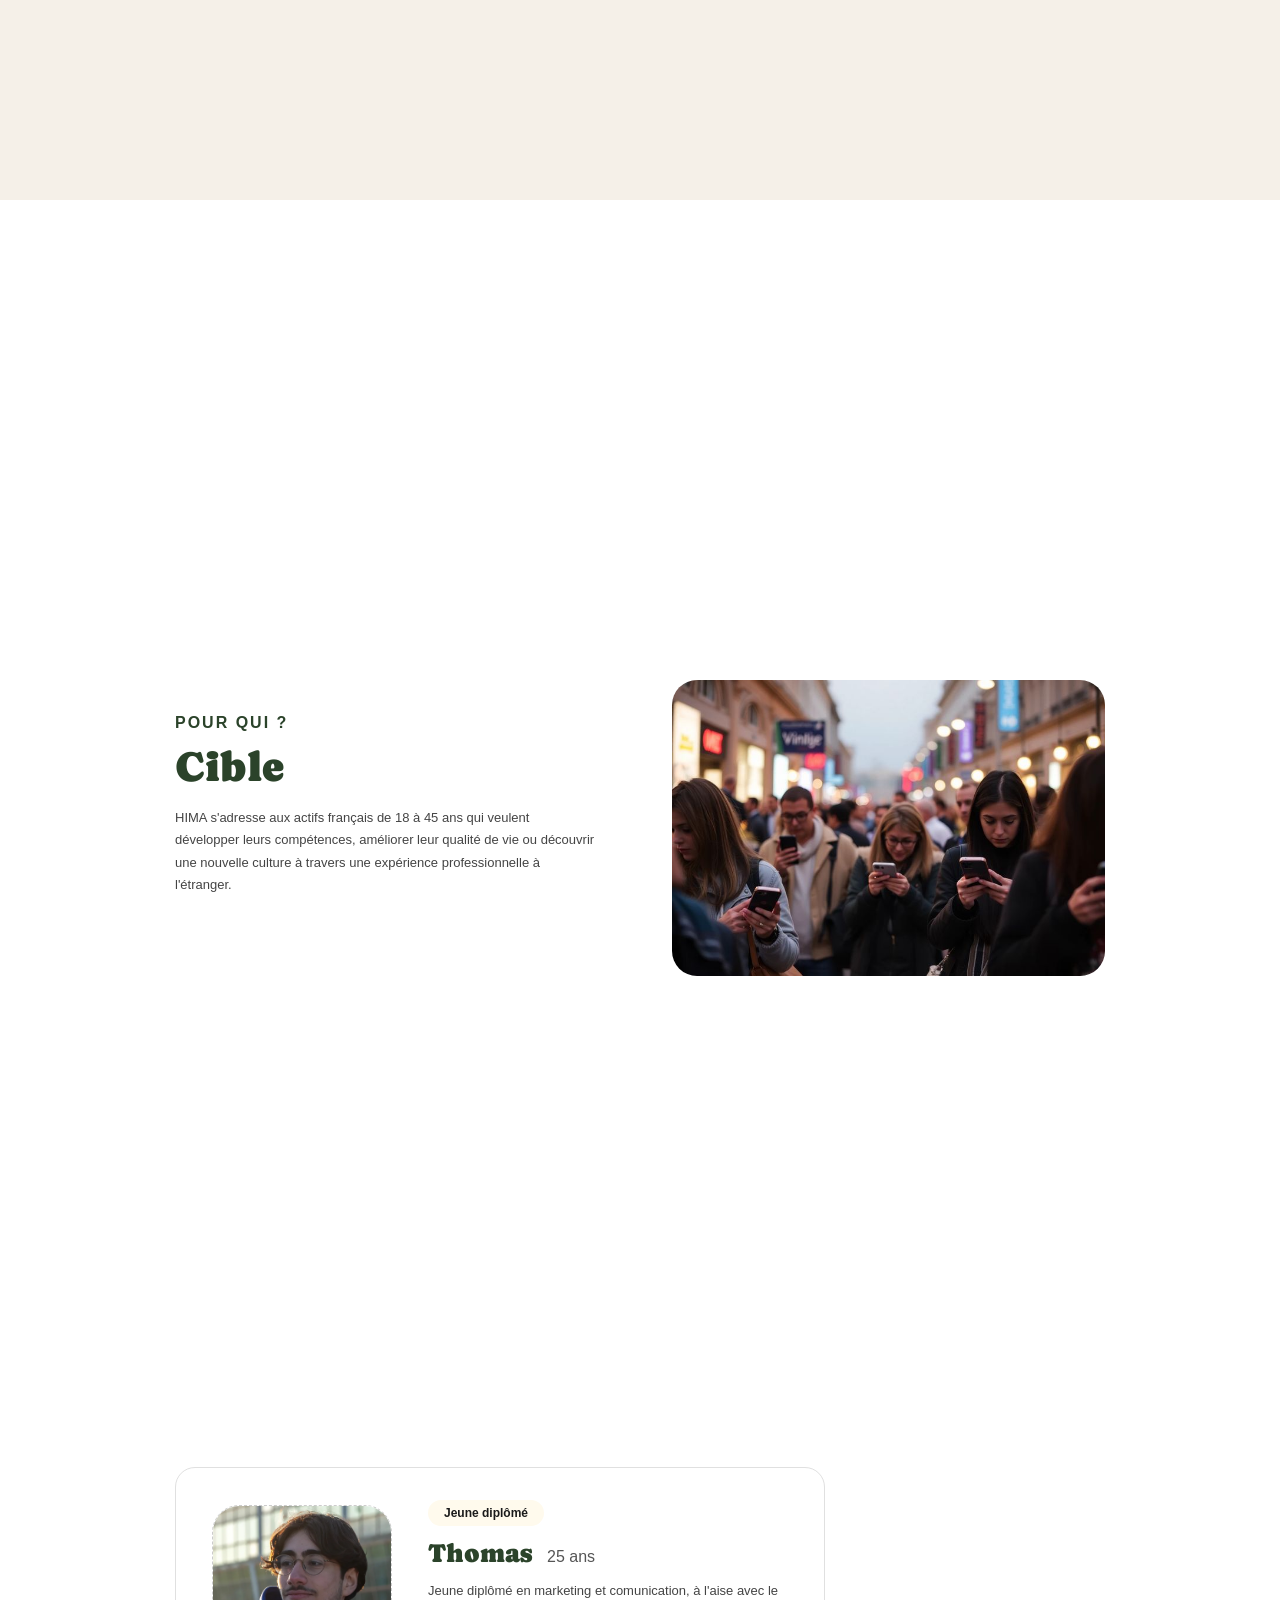
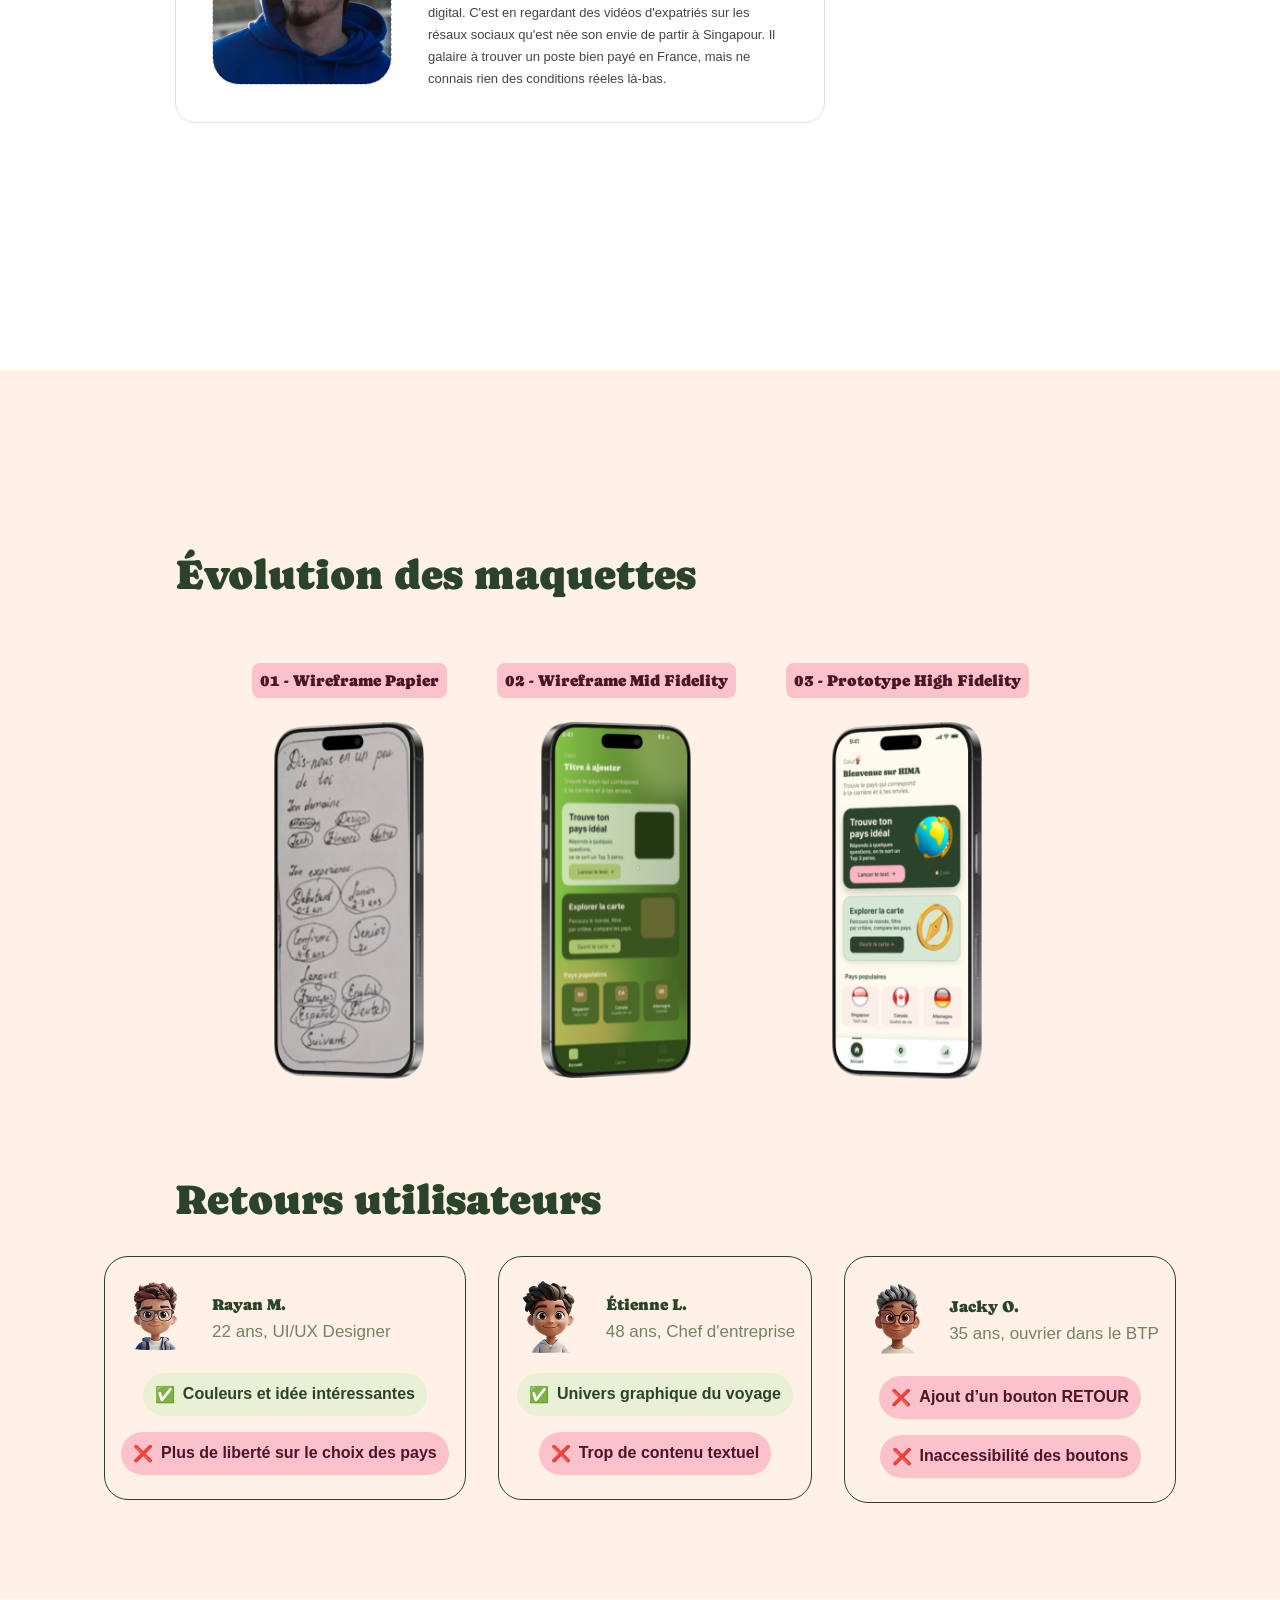
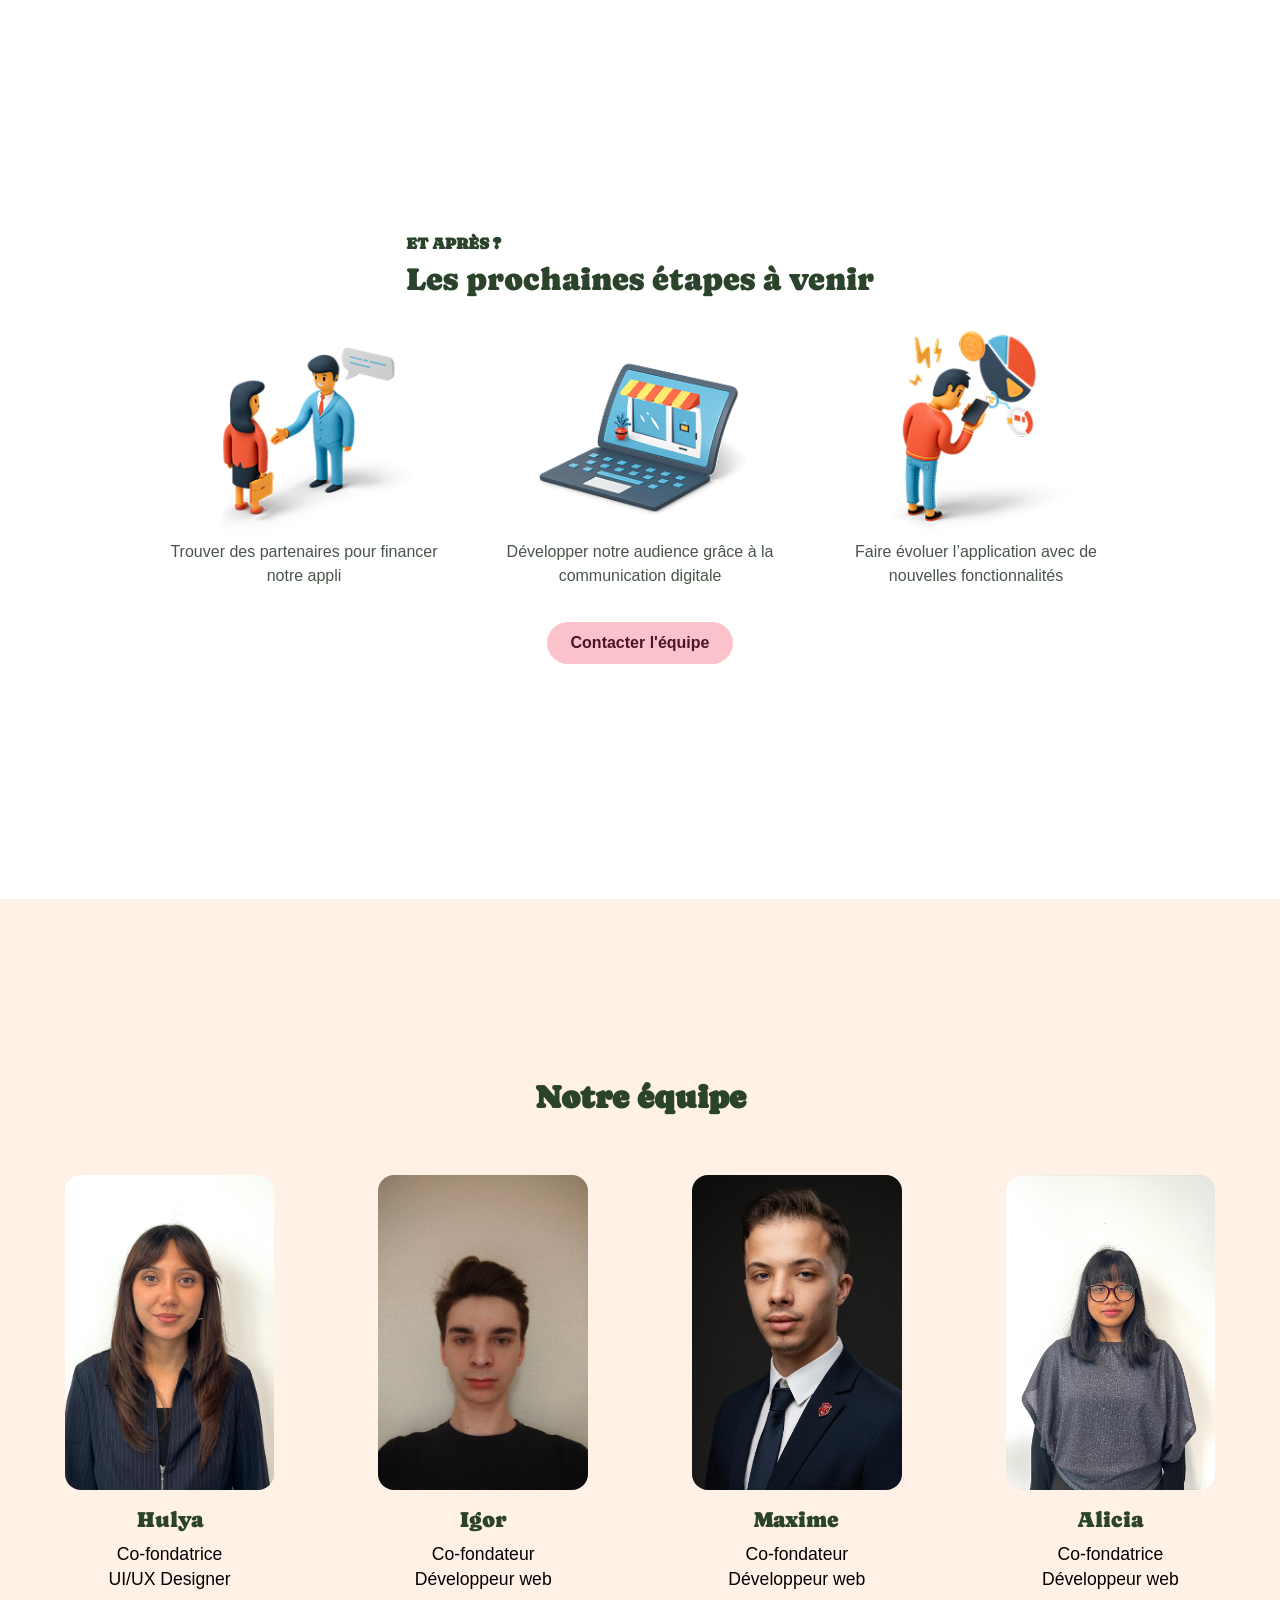
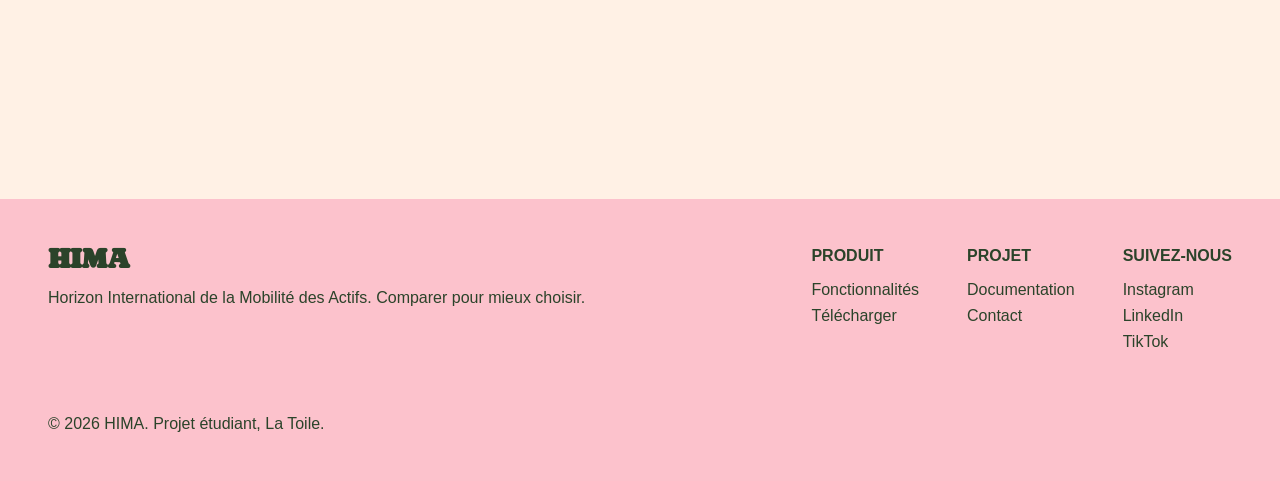
==== commit e77738e8: "update" ====
--- a/doc.html
+++ b/doc.html
@@ -67,28 +67,35 @@
     </div>
 
     <section class="cible-section snap-section">
-        <div class="cible-texte">
-            <p class="cible-section_label titre-section">POUR QUI ?</p>
-            <h1 class="cible-section_title">Cible</h1>
-            <p class="cible-section_intro">
-                HIMA s'adresse aux actifs français de 18 à 45 ans qui veulent développer leurs compétences, améliorer
-                leur
-                qualité de vie ou découvrir une nouvelle culture à travers une expérience professionnelle à l'étranger.
-            </p>
-        </div>
-        <div class="persona-card">
-            <img src="img/thomas.png" alt="Photo persona Thomas" class="persona-card_photo" />
-            <div class="persona-card_info">
-                <span class="persona-card_badge">Jeune diplômé</span>
-                <p class="persona-card_name">
-                    Thomas
-                    <span class="persona-card_age">25 ans</span>
+        <div class="cible-general">
+            <div class="cible-texte">
+                <p class="cible-section_label titre-section">POUR QUI ?</p>
+                <h1 class="cible-section_title">Cible</h1>
+                <p class="cible-section_intro">
+                    HIMA s'adresse aux actifs français de 18 à 45 ans qui veulent développer leurs compétences, améliorer
+                    leur
+                    qualité de vie ou découvrir une nouvelle culture à travers une expérience professionnelle à l'étranger.
                 </p>
-                <p class="persona-card_desc">
-                    Jeune diplômé en marketing et comunication, à l'aise avec le digital. C'est en regardant des vidéos
-                    d'expatriés sur les résaux sociaux qu'est née son envie de partir à Singapour. Il galaire à trouver
-                    un poste bien payé en France, mais ne connais rien des conditions réeles là-bas.
-                </p>
+            </div>
+            <div class="cible-img">
+                <img src="img/cible.jpg" alt="Cible de notre application">
+            </div>
+        </div>
+        <div class="persona-intro">
+            <div class="persona-card">
+                <img src="img/thomas.png" alt="Photo persona Thomas" class="persona-card_photo" />
+                <div class="persona-card_info">
+                    <span class="persona-card_badge">Jeune diplômé</span>
+                    <p class="persona-card_name">
+                        Thomas
+                        <span class="persona-card_age">25 ans</span>
+                    </p>
+                    <p class="persona-card_desc">
+                        Jeune diplômé en marketing et comunication, à l'aise avec le digital. C'est en regardant des vidéos
+                        d'expatriés sur les résaux sociaux qu'est née son envie de partir à Singapour. Il galaire à trouver
+                        un poste bien payé en France, mais ne connais rien des conditions réeles là-bas.
+                    </p>
+                </div>
             </div>
         </div>
     </section>
--- a/doc.css
+++ b/doc.css
@@ -373,10 +373,10 @@
 
 .cible-section {
     width: 100%;
-    min-height: 100vh;
     background-color: #ffffff;
     padding: 60px 175px;
-        display: flex;
+    padding-top:20vh;
+    display: flex;
     align-items: flex-start;
     flex-direction: column;
     justify-content: center;
@@ -391,7 +391,26 @@
     margin-bottom: 10px;
 
 }
-
+.cible-general {
+    display:flex; 
+    gap:64px;
+    min-height:100vh;
+    justify-content:center;
+    align-items:center;
+}
+.cible-texte {
+    width:50%;
+    height:100%;
+}
+.cible-img {
+    width:50%;
+    height:100%;
+}
+.cible-img img{
+    width:100%;
+    height:40%;
+    border-radius:25px;
+}
 .cible-section_title {
     font-size: 42px;
     font-weight: lighter;
@@ -418,6 +437,11 @@
     border-radius: 20px;
     padding: 32px 36px;
     max-width: 700px;
+}
+.persona-intro {
+    display:flex;
+    align-items:center;
+    min-height:70vh;
 }
 
 .persona-card_photo {
@@ -554,6 +578,11 @@
     font-family: Caprasimo;
     color: var(--green);
 }
+.user-card_role {
+    color: var(--green-opacity-reduced);
+    font-size:17px;
+    line-height: 1.2;
+}
 .user-infos {
     display:flex;
     align-items:center;
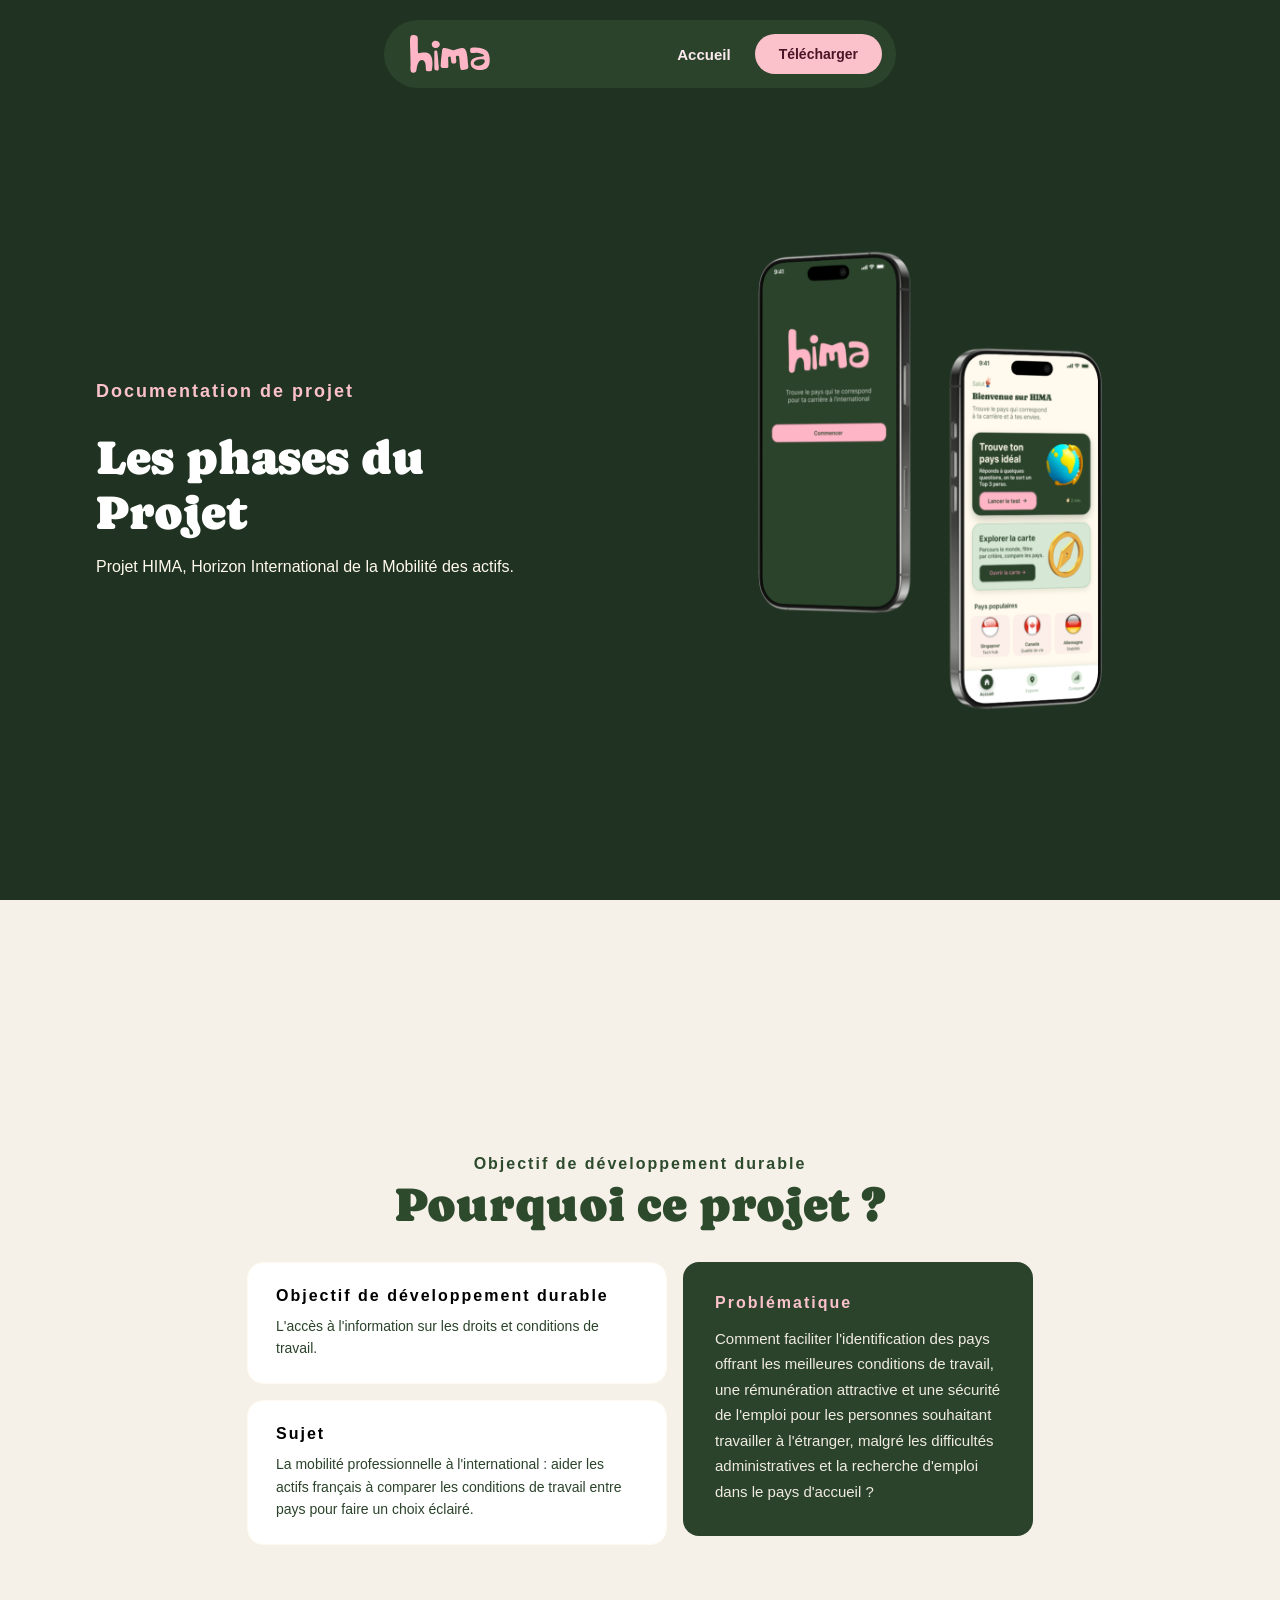
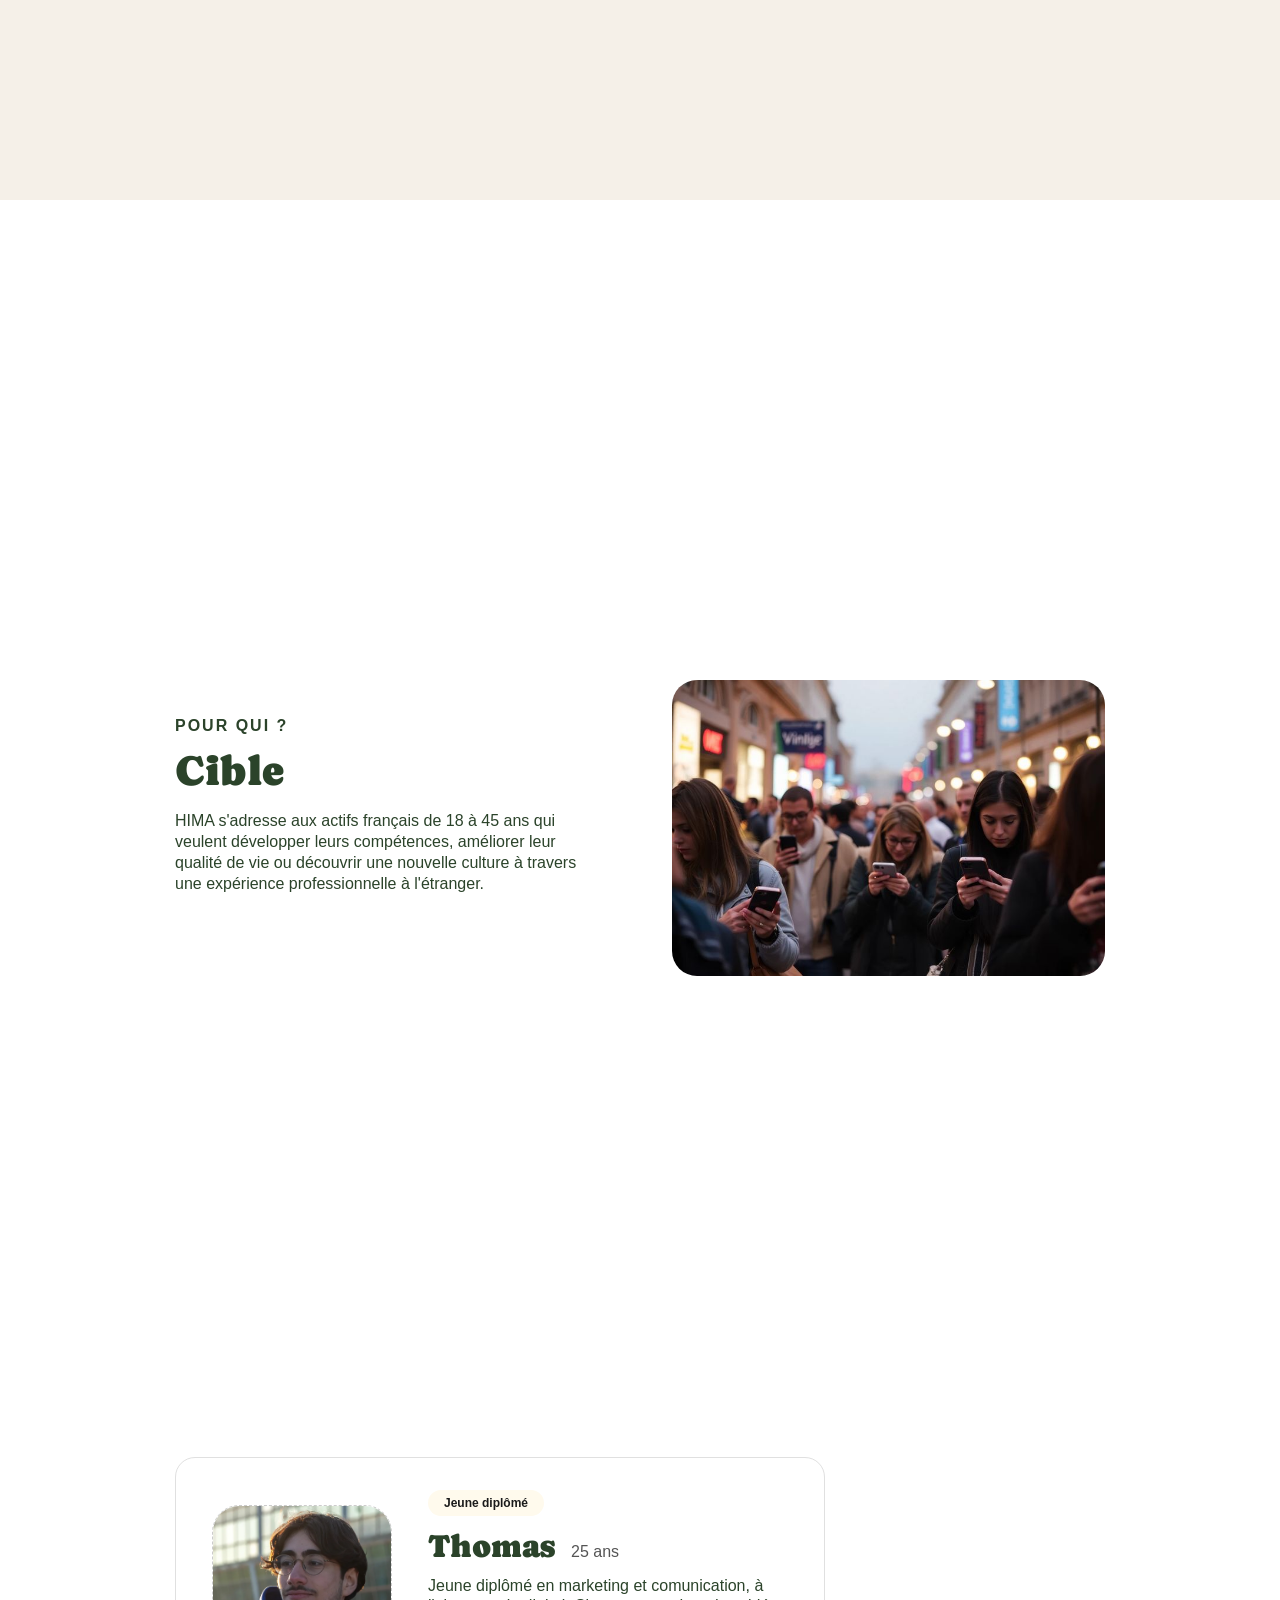
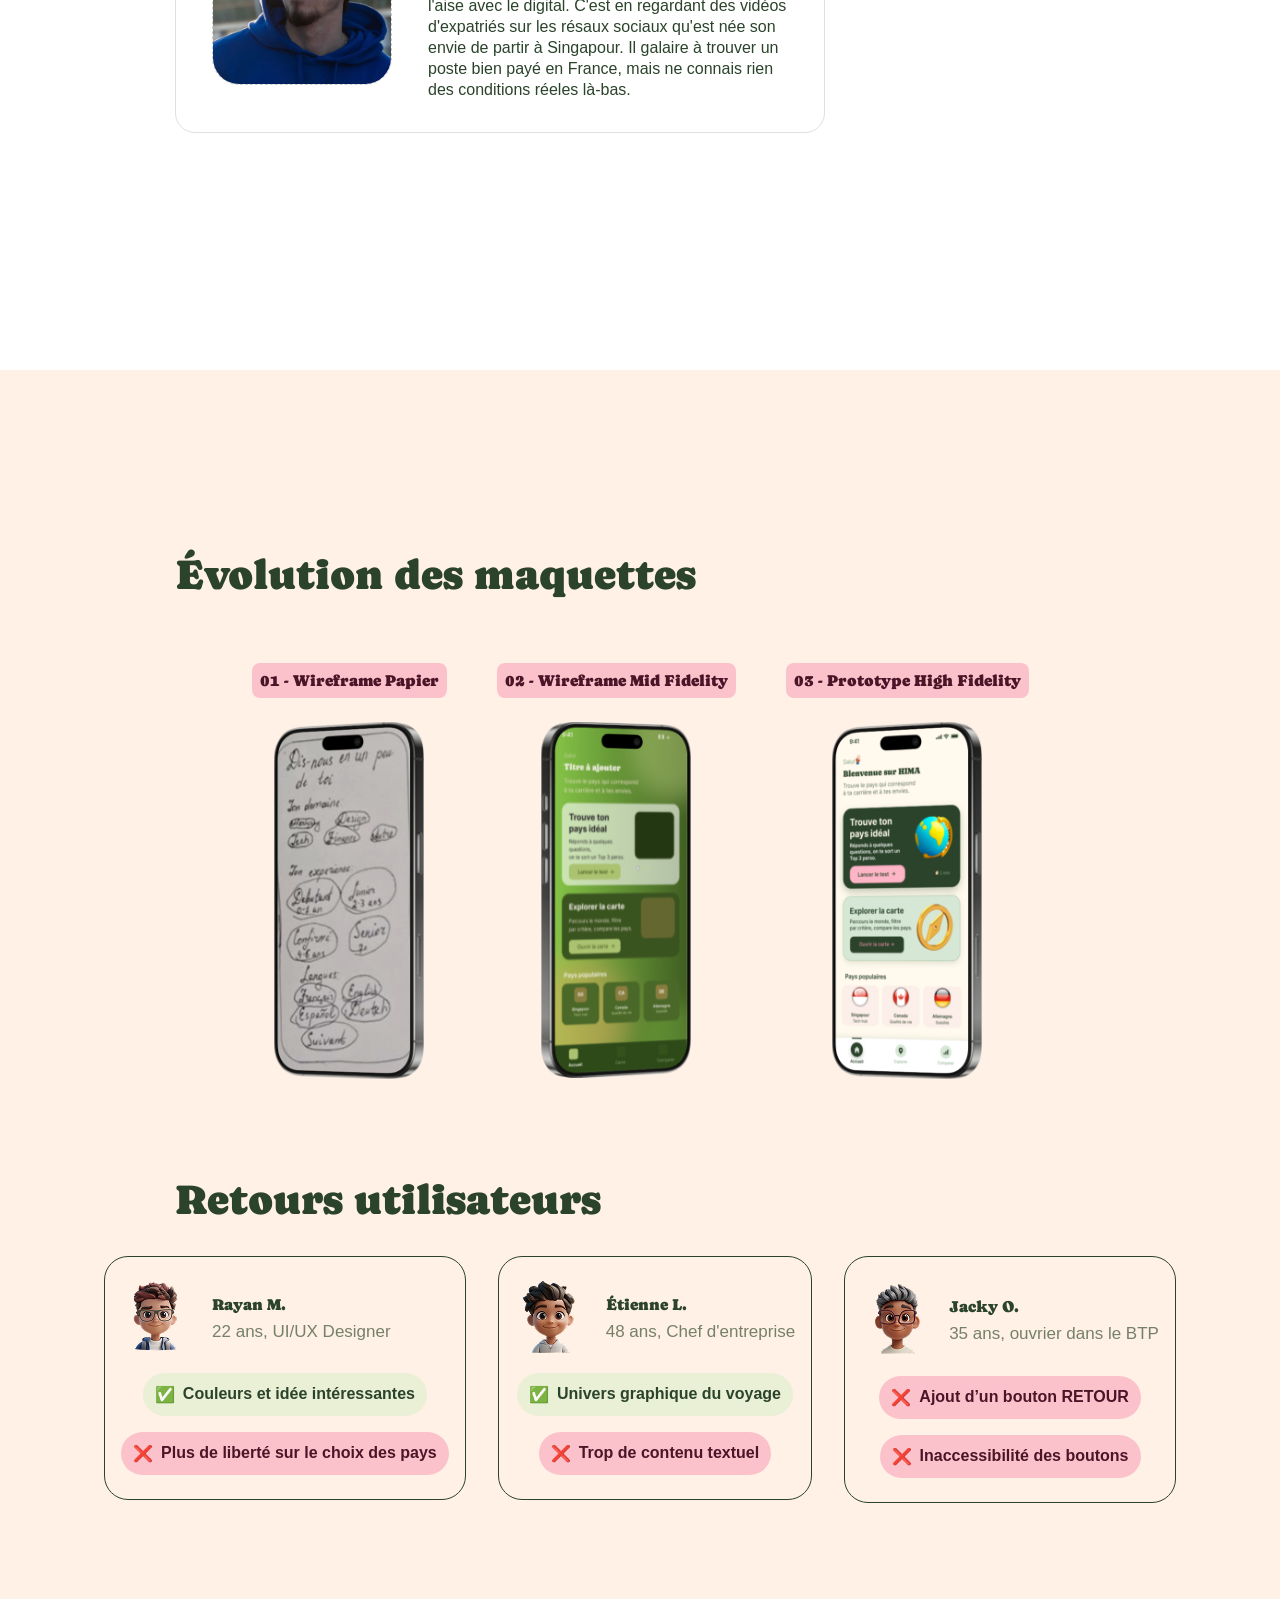
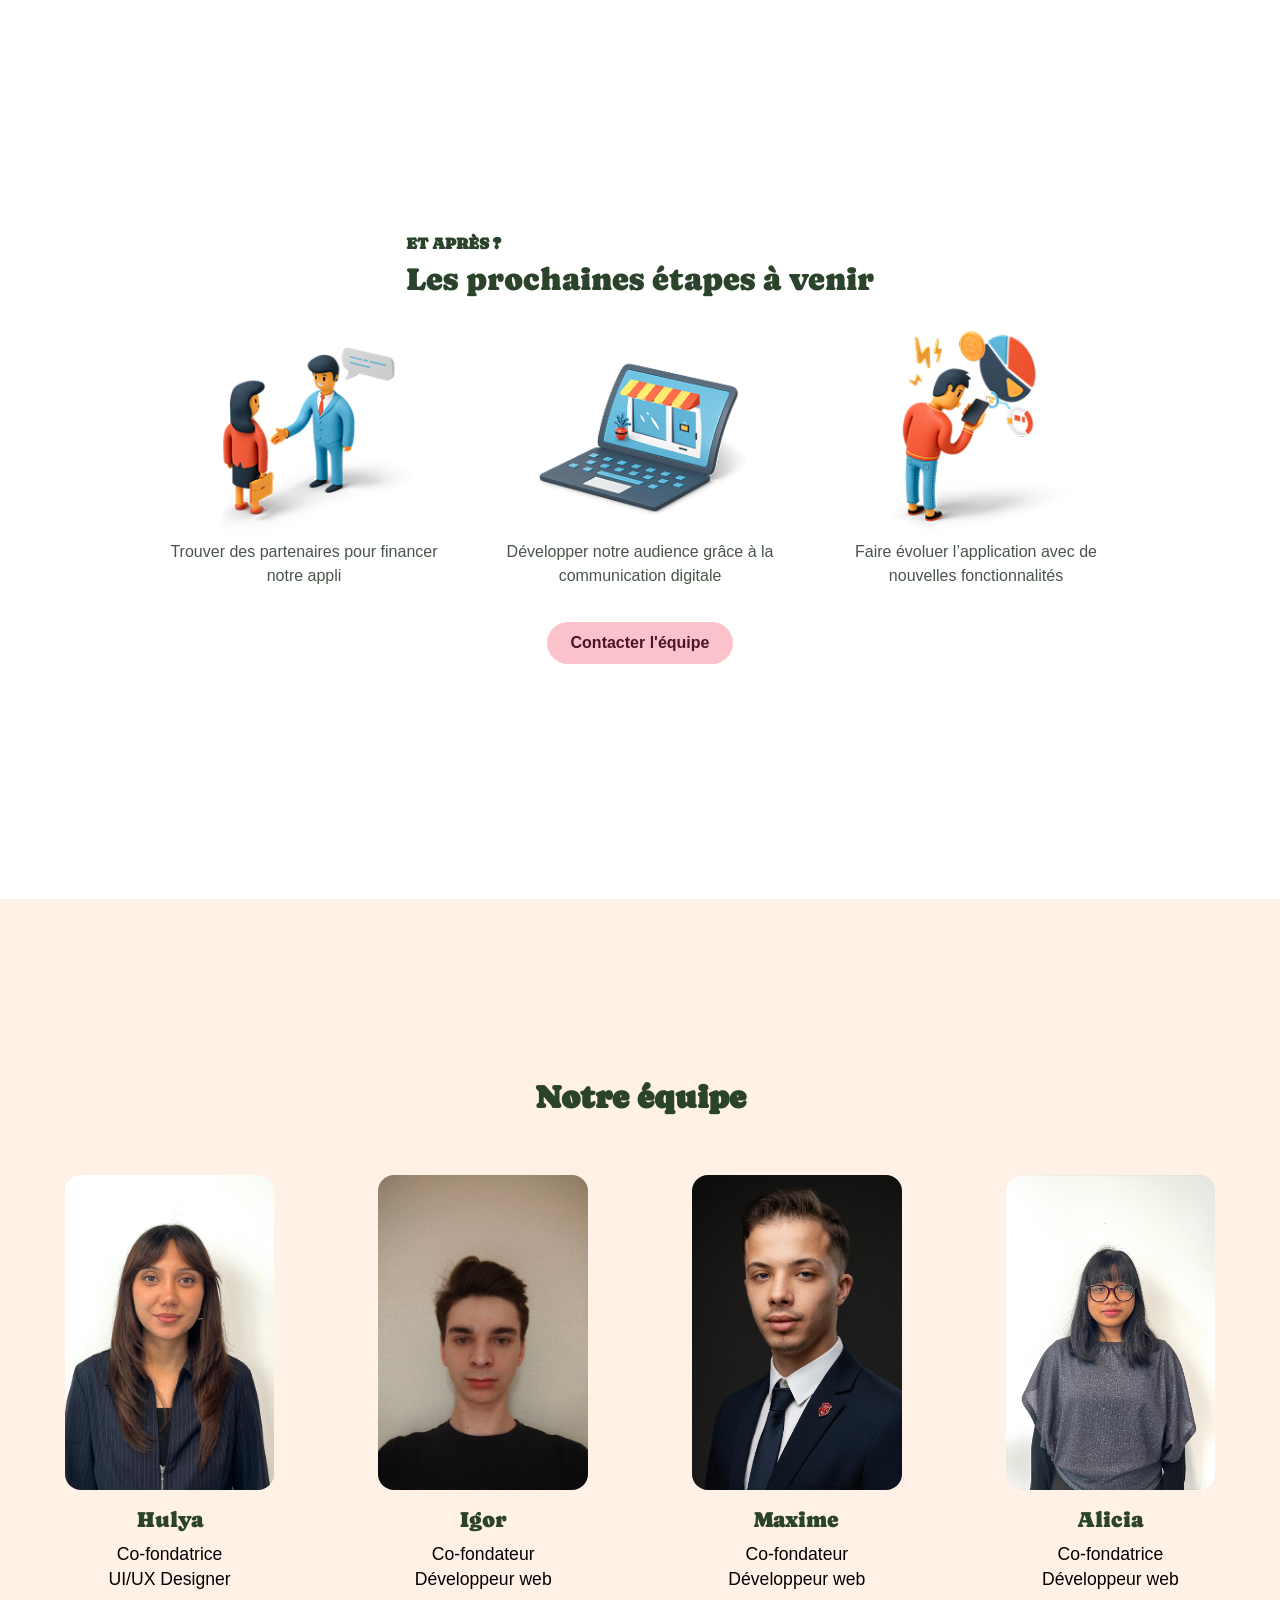
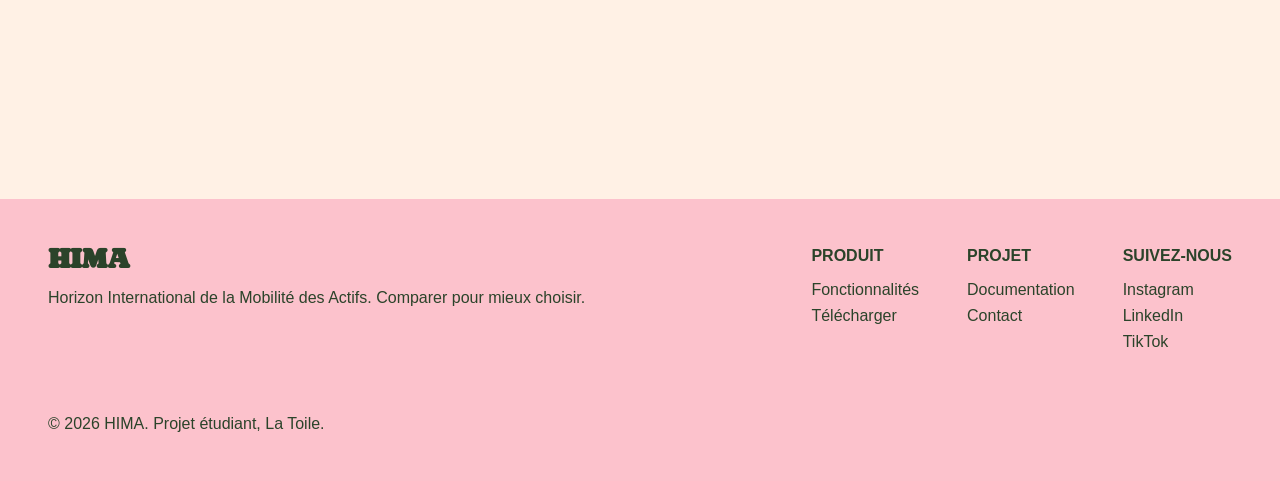
==== commit cf3580af: "update" ====
--- a/doc.html
+++ b/doc.html
@@ -86,10 +86,10 @@
                 <img src="img/thomas.png" alt="Photo persona Thomas" class="persona-card_photo" />
                 <div class="persona-card_info">
                     <span class="persona-card_badge">Jeune diplômé</span>
-                    <p class="persona-card_name">
+                    <h3 class="persona-card_name">
                         Thomas
                         <span class="persona-card_age">25 ans</span>
-                    </p>
+                    </h3>
                     <p class="persona-card_desc">
                         Jeune diplômé en marketing et comunication, à l'aise avec le digital. C'est en regardant des vidéos
                         d'expatriés sur les résaux sociaux qu'est née son envie de partir à Singapour. Il galaire à trouver
--- a/doc.css
+++ b/doc.css
@@ -381,7 +381,11 @@
     flex-direction: column;
     justify-content: center;
 }
-
+.cible-section p{
+    color: var(--green);
+    font-size:16px;
+    line-height: 1.3;
+}
 .cible-section_label {
     font-size: 11px;
     font-weight: 600;
@@ -471,7 +475,7 @@
 }
 
 .persona-card_name {
-    font-size: 26px;
+    font-size: 32px;
     font-weight: 800;
     color: var(--color-primary);
     font-family: Caprasimo;
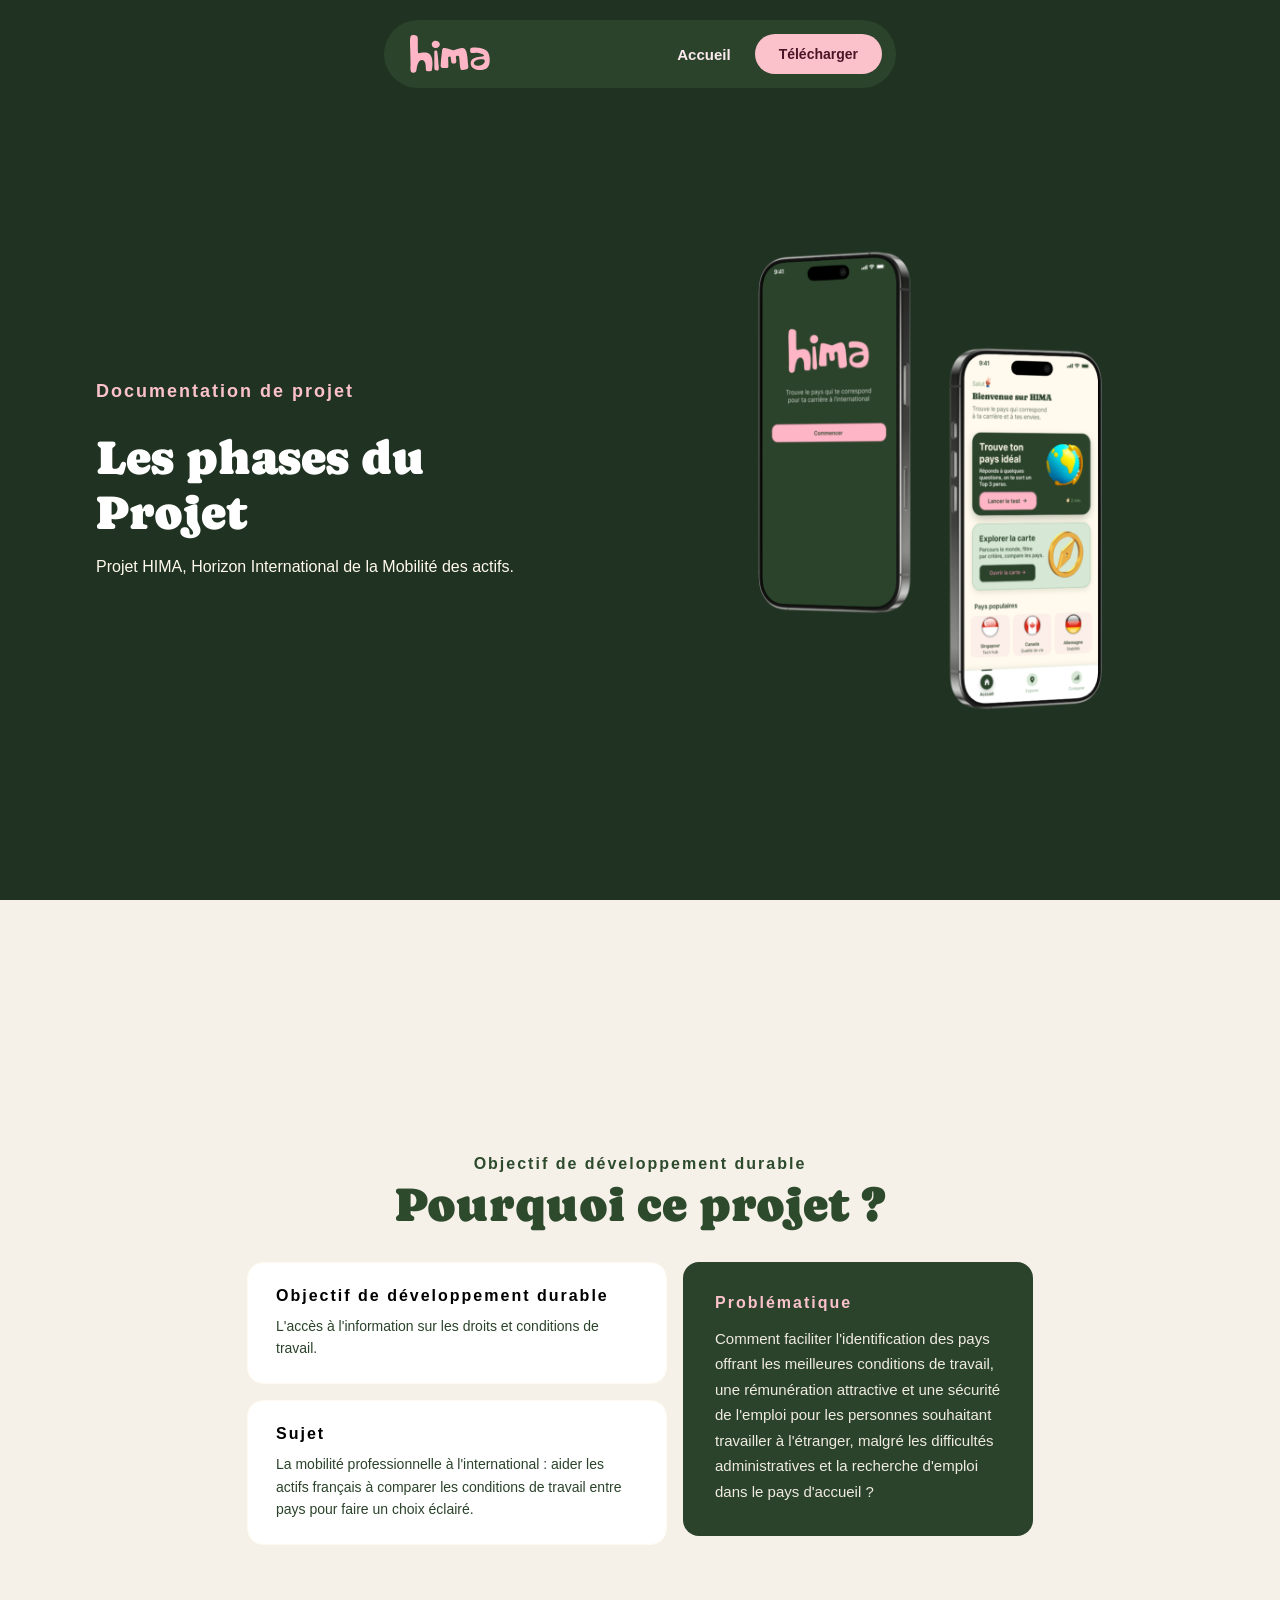
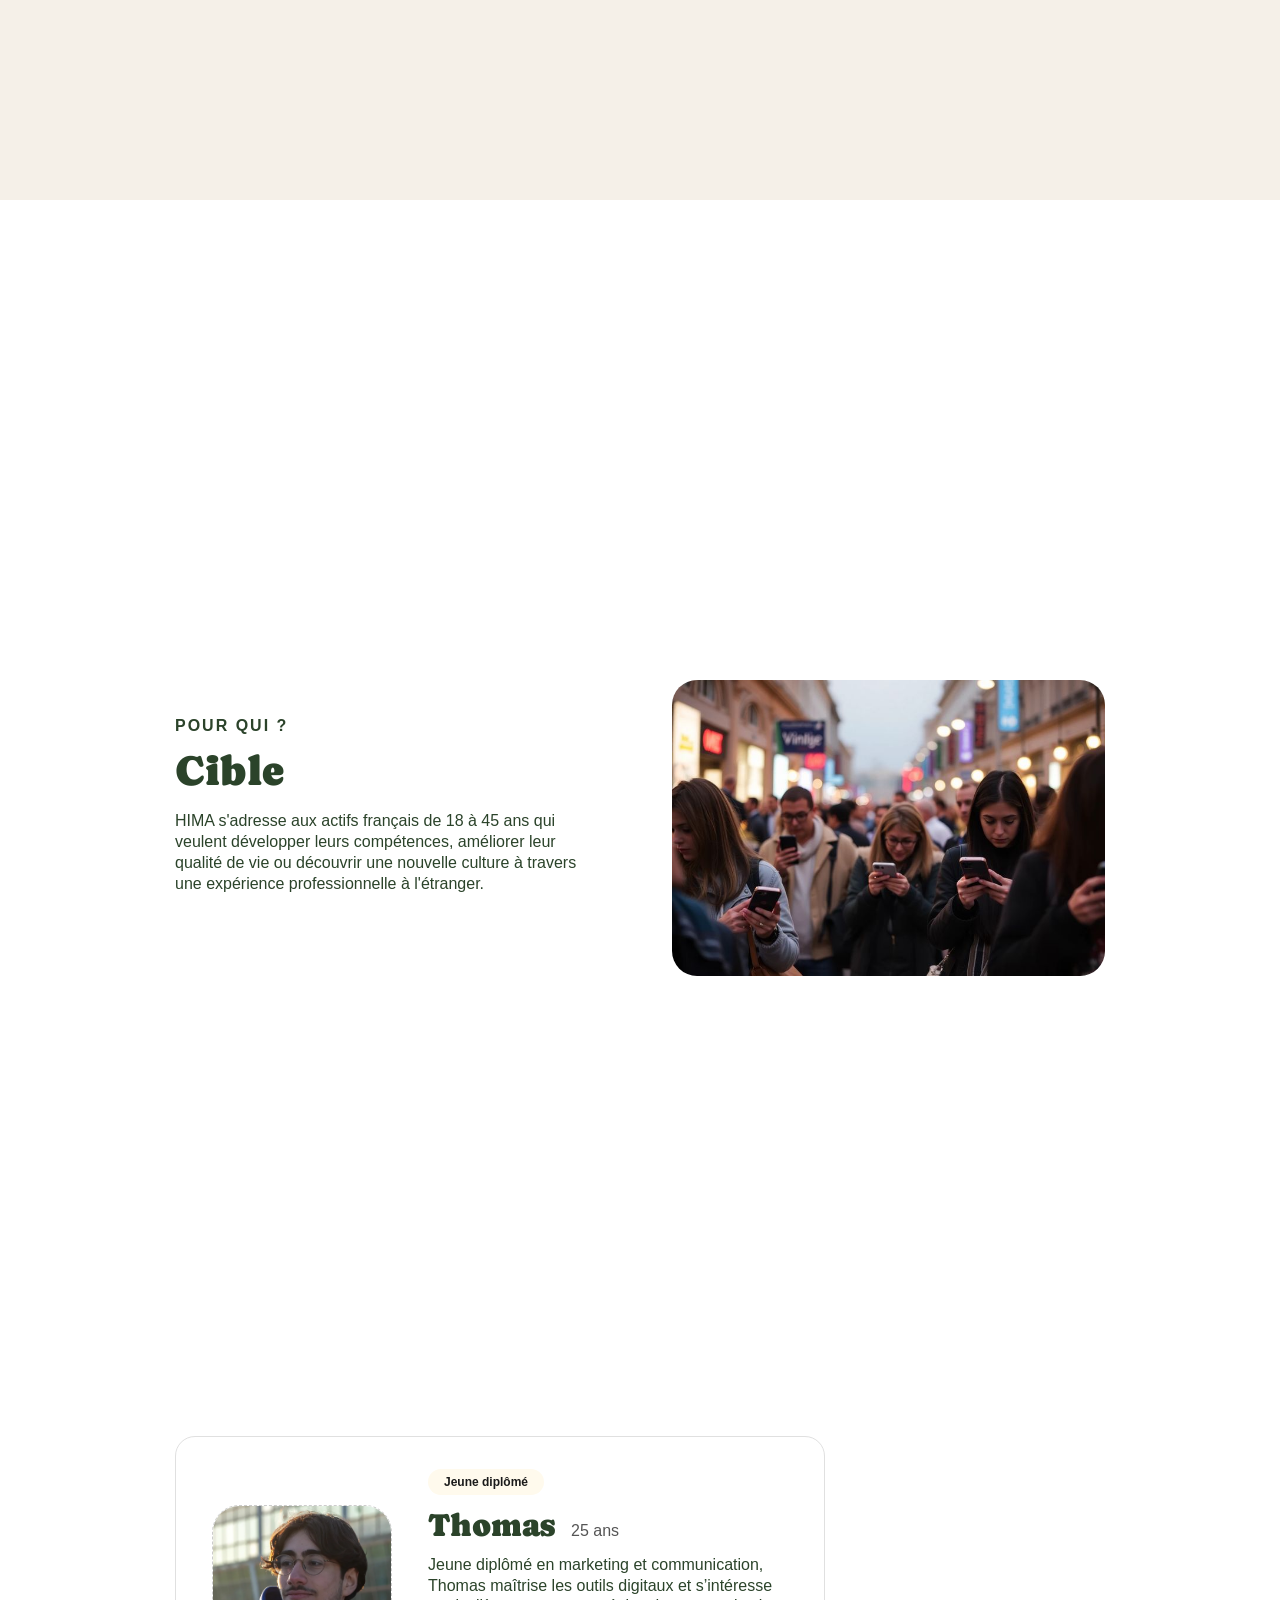
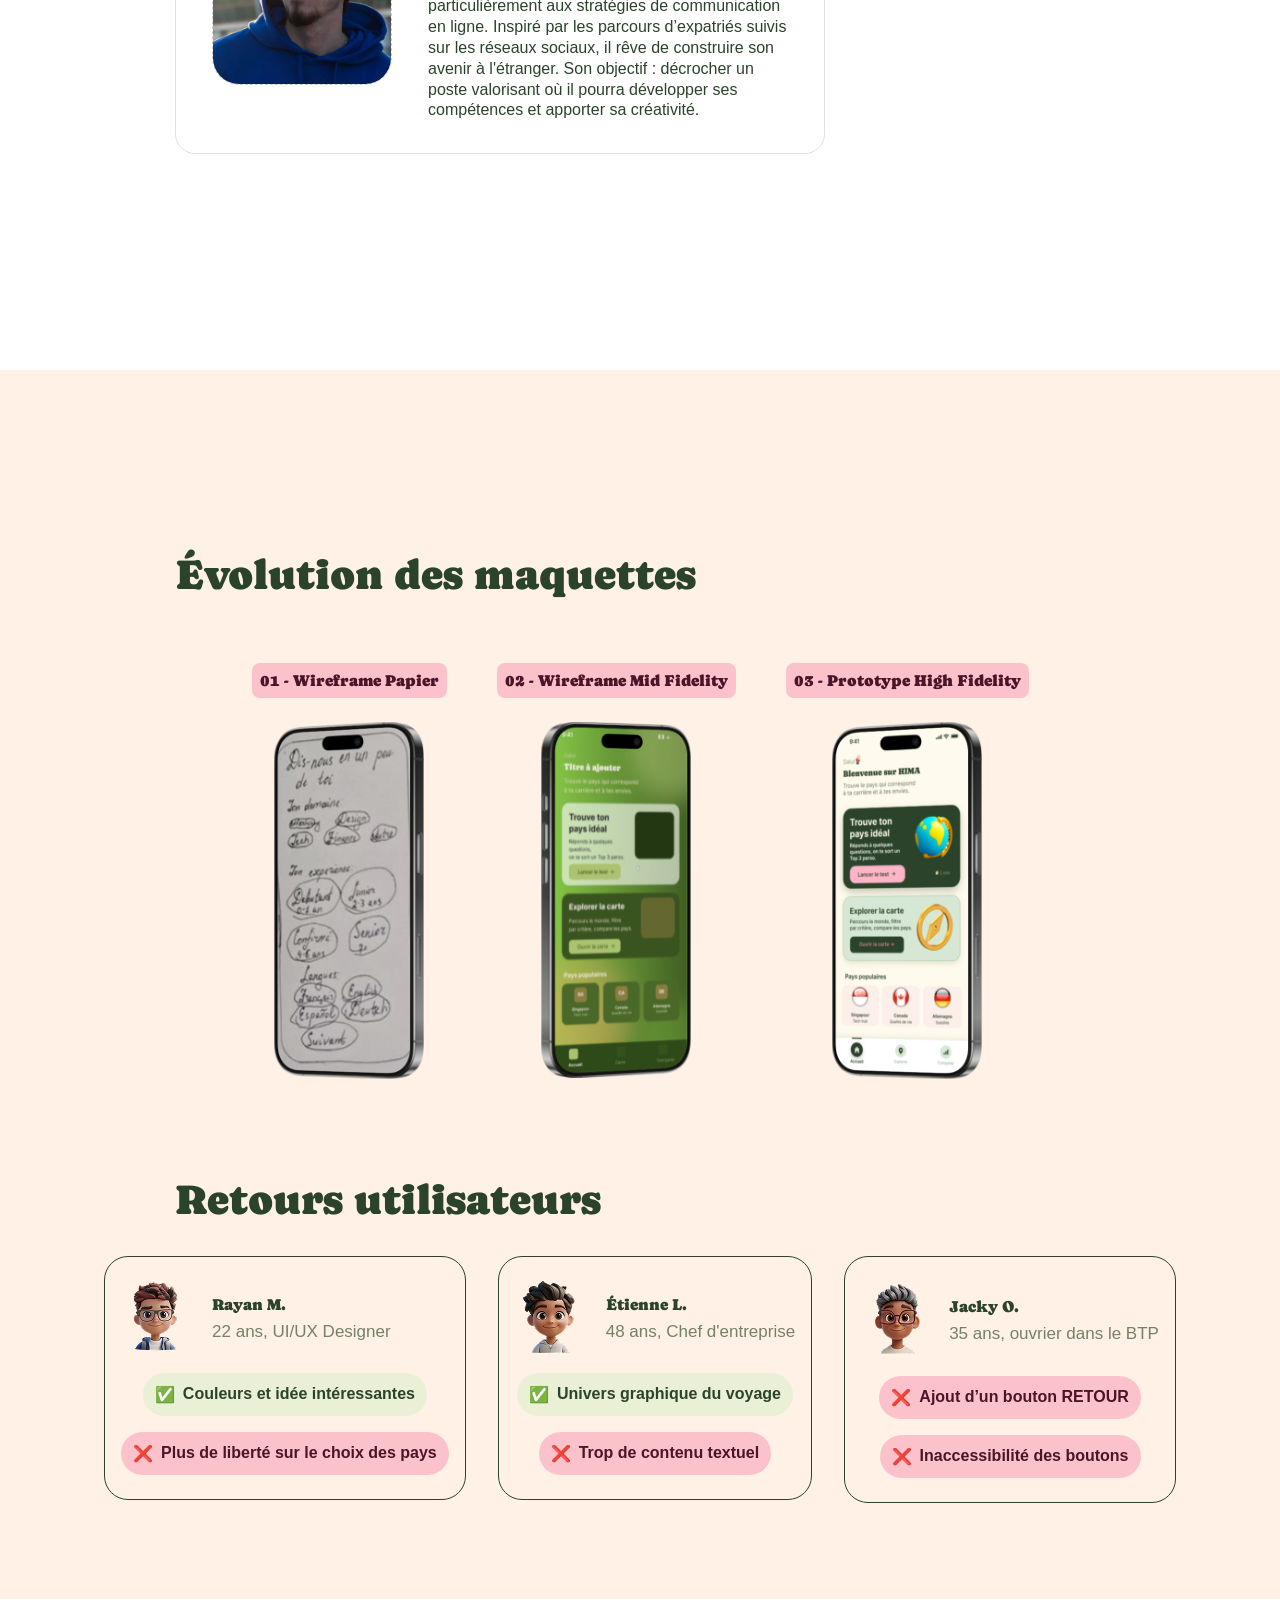
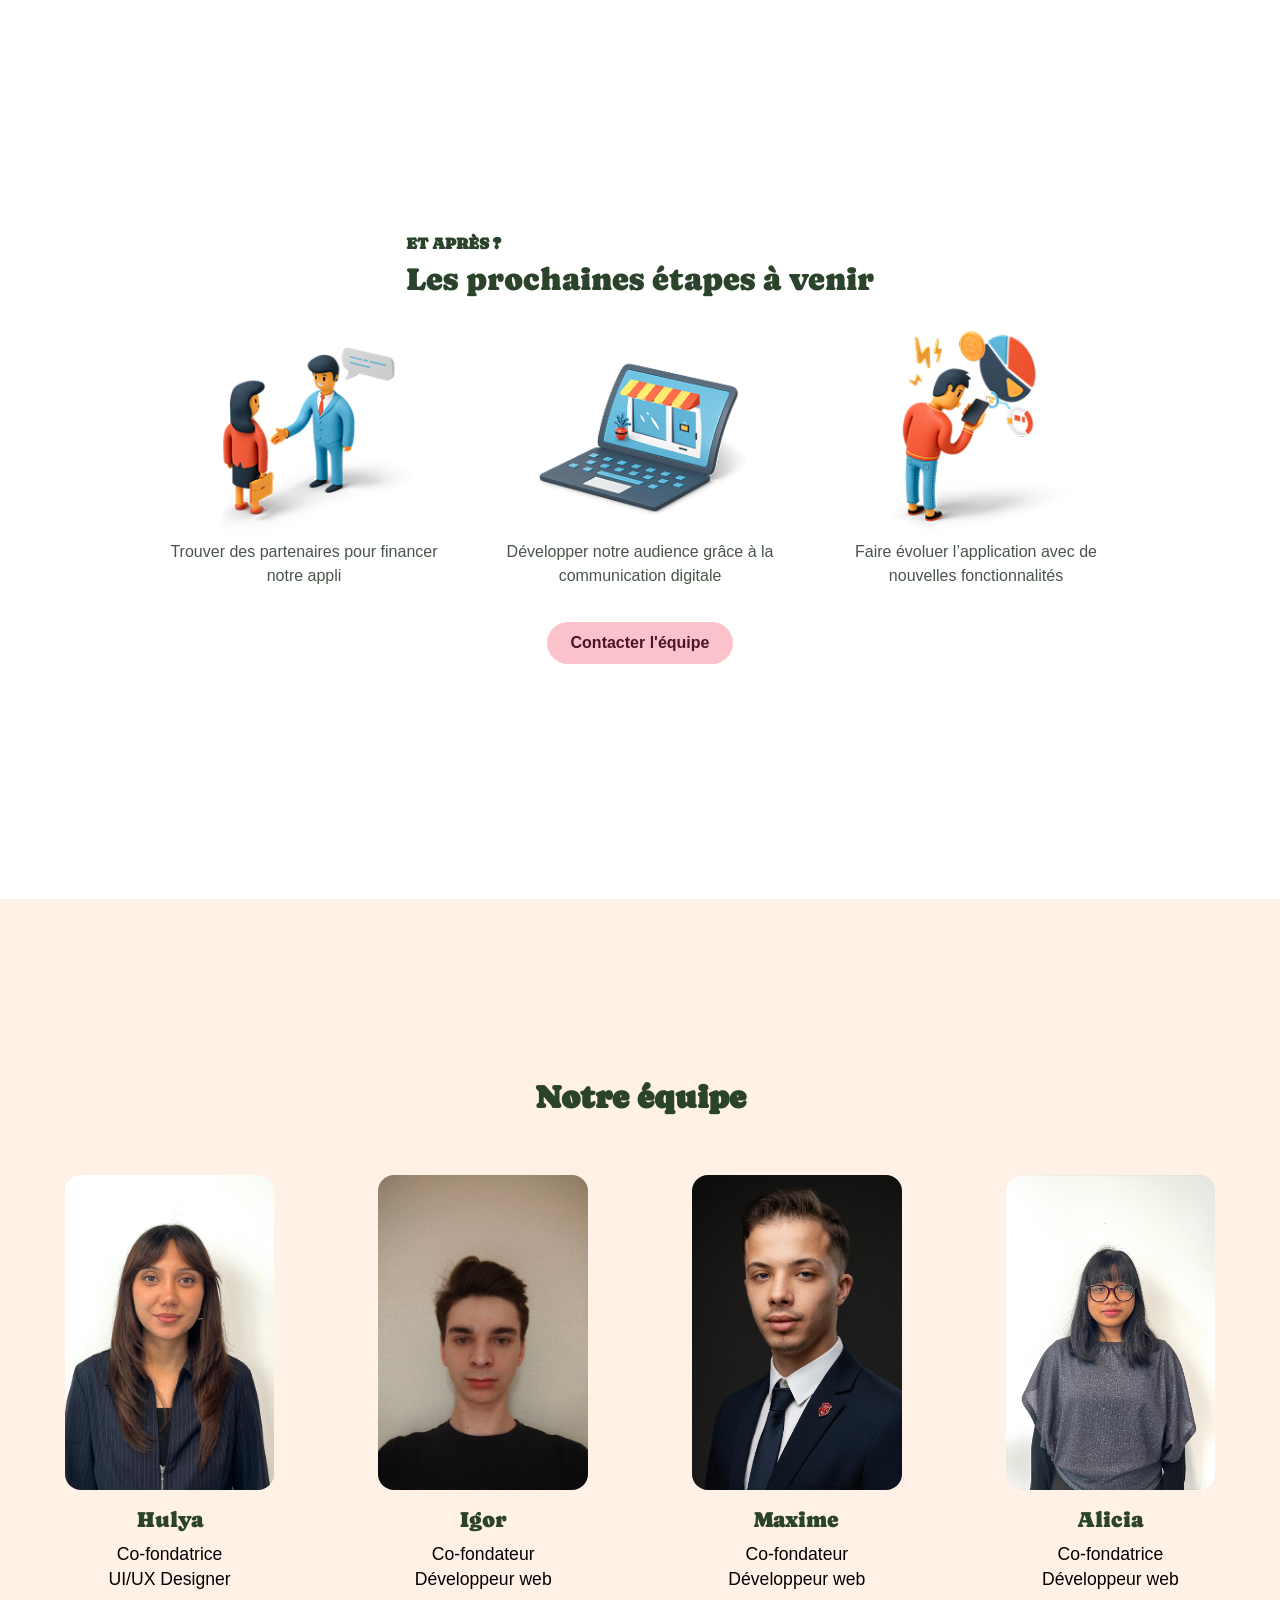
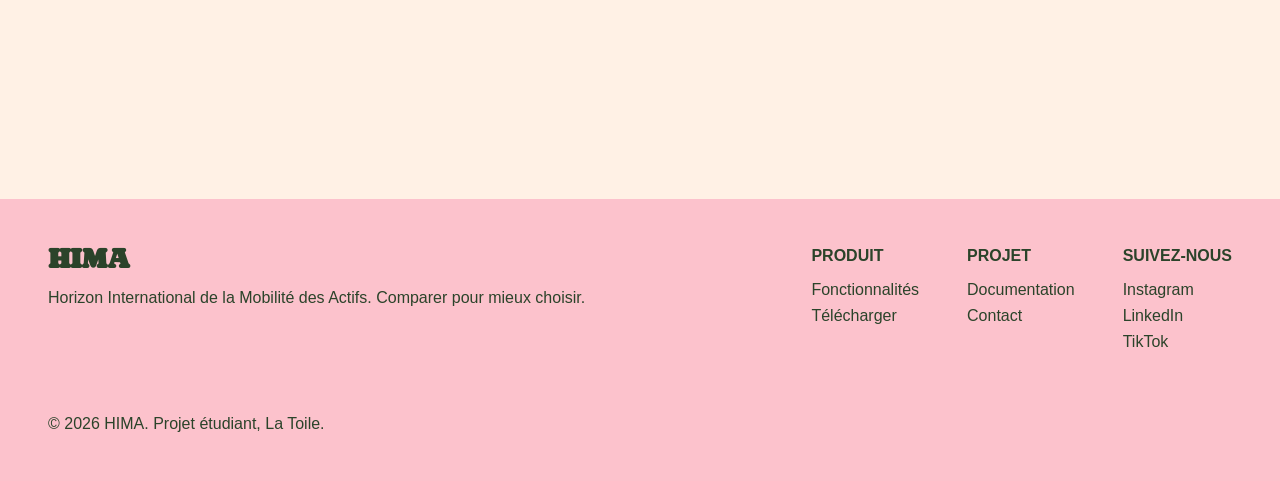
==== commit 3a7c42b8: "u" ====
--- a/doc.html
+++ b/doc.html
@@ -91,10 +91,10 @@
                         <span class="persona-card_age">25 ans</span>
                     </h3>
                     <p class="persona-card_desc">
-                        Jeune diplômé en marketing et comunication, à l'aise avec le digital. C'est en regardant des vidéos
-                        d'expatriés sur les résaux sociaux qu'est née son envie de partir à Singapour. Il galaire à trouver
-                        un poste bien payé en France, mais ne connais rien des conditions réeles là-bas.
-                    </p>
+Jeune diplômé en marketing et communication, Thomas maîtrise les outils digitaux et s’intéresse particulièrement aux stratégies de communication en ligne.
+Inspiré par les parcours d’expatriés suivis sur les réseaux sociaux, il rêve de construire son avenir à l'étranger.
+Son objectif : décrocher un poste valorisant où il pourra développer ses compétences et apporter sa créativité.
+</p>
                 </div>
             </div>
         </div>
--- a/doc.css
+++ b/doc.css
@@ -186,15 +186,6 @@
 
 
 
-
-
-
-
-
-
-
-
-
 .team {
     height: 100vh;
     display: flex;
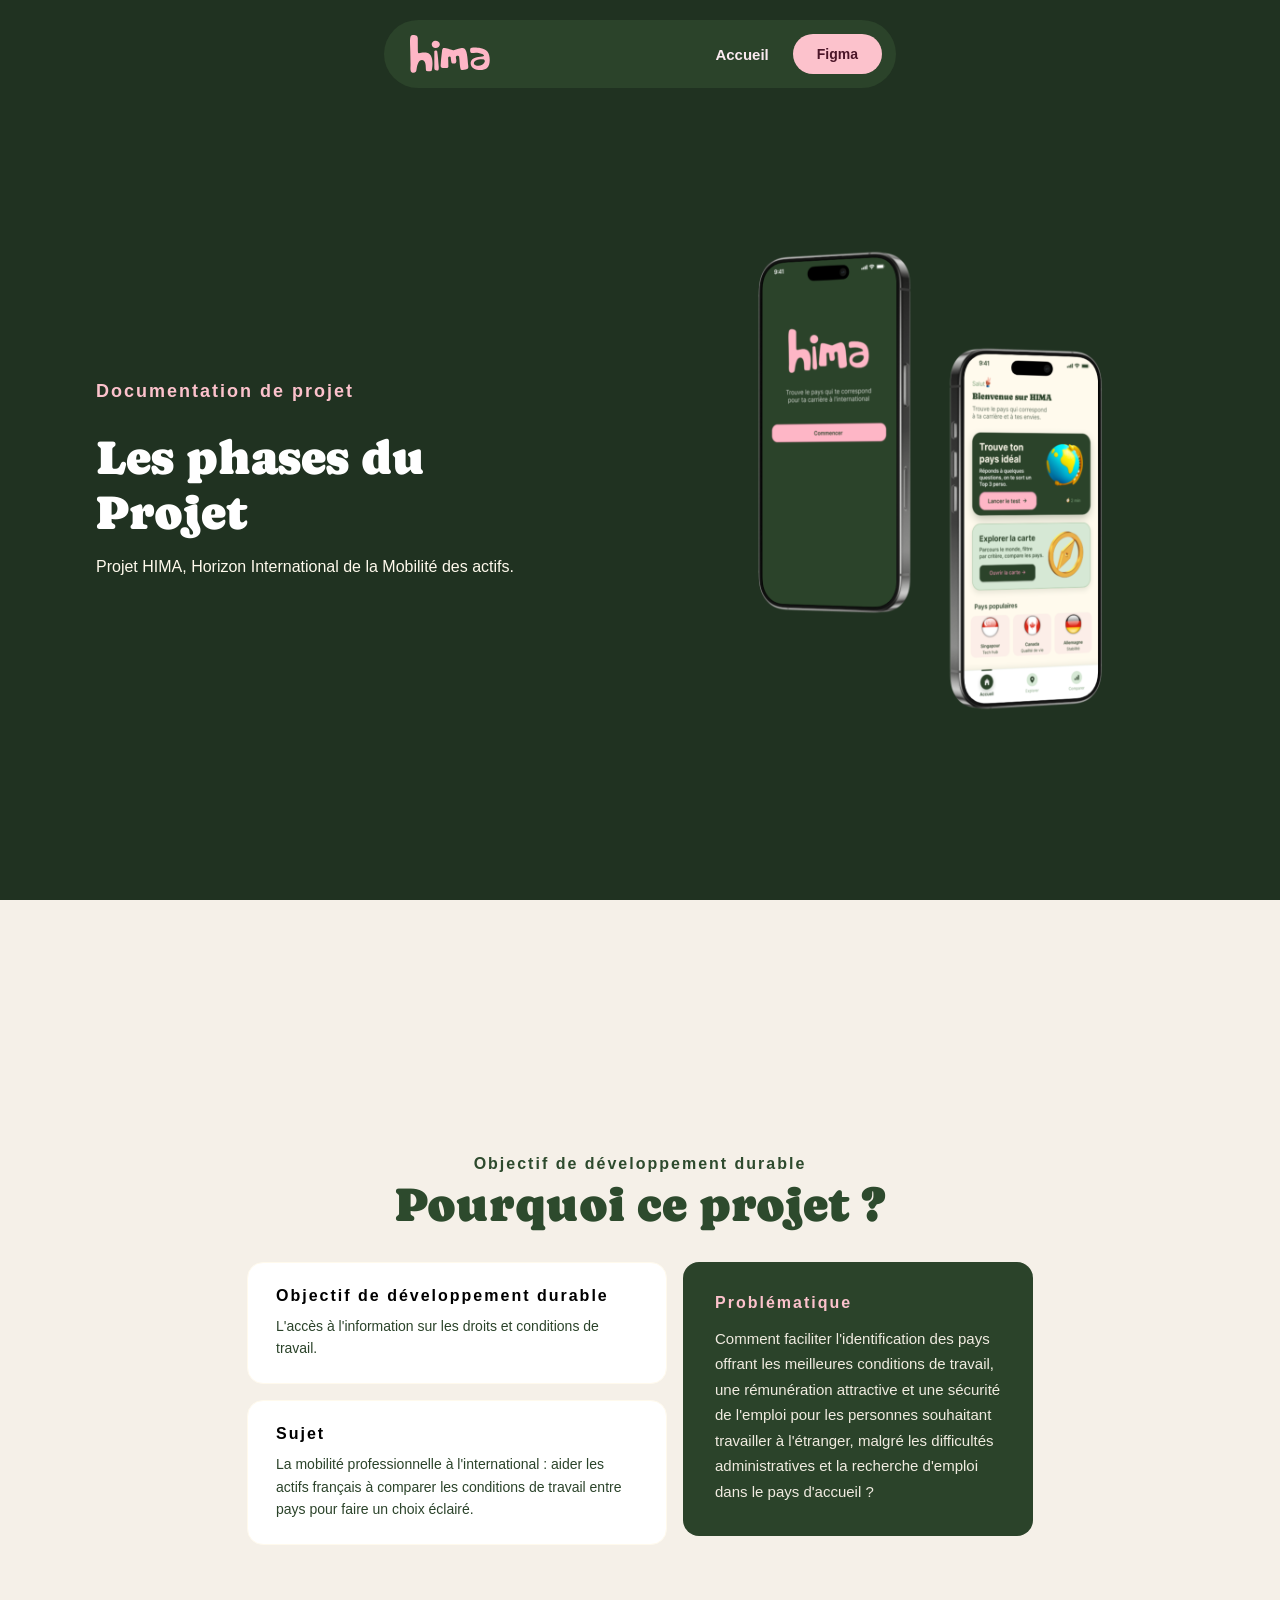
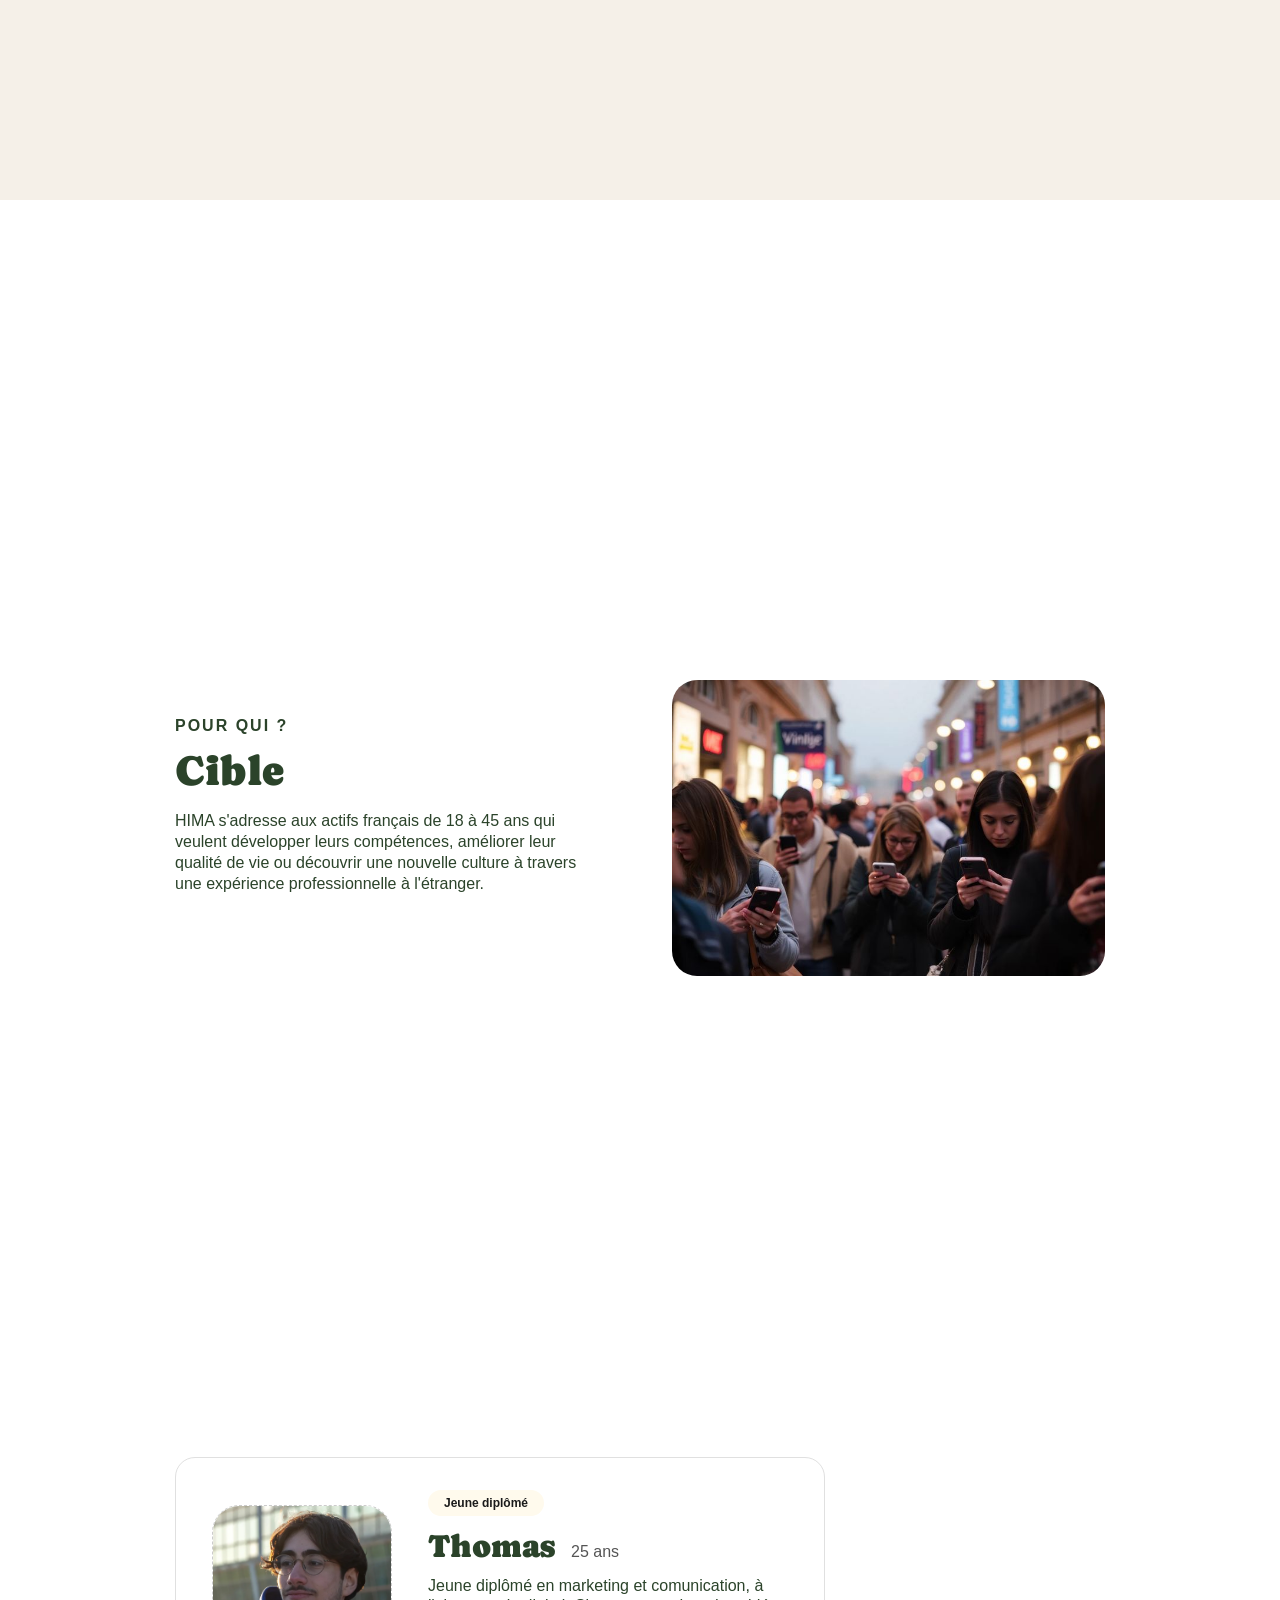
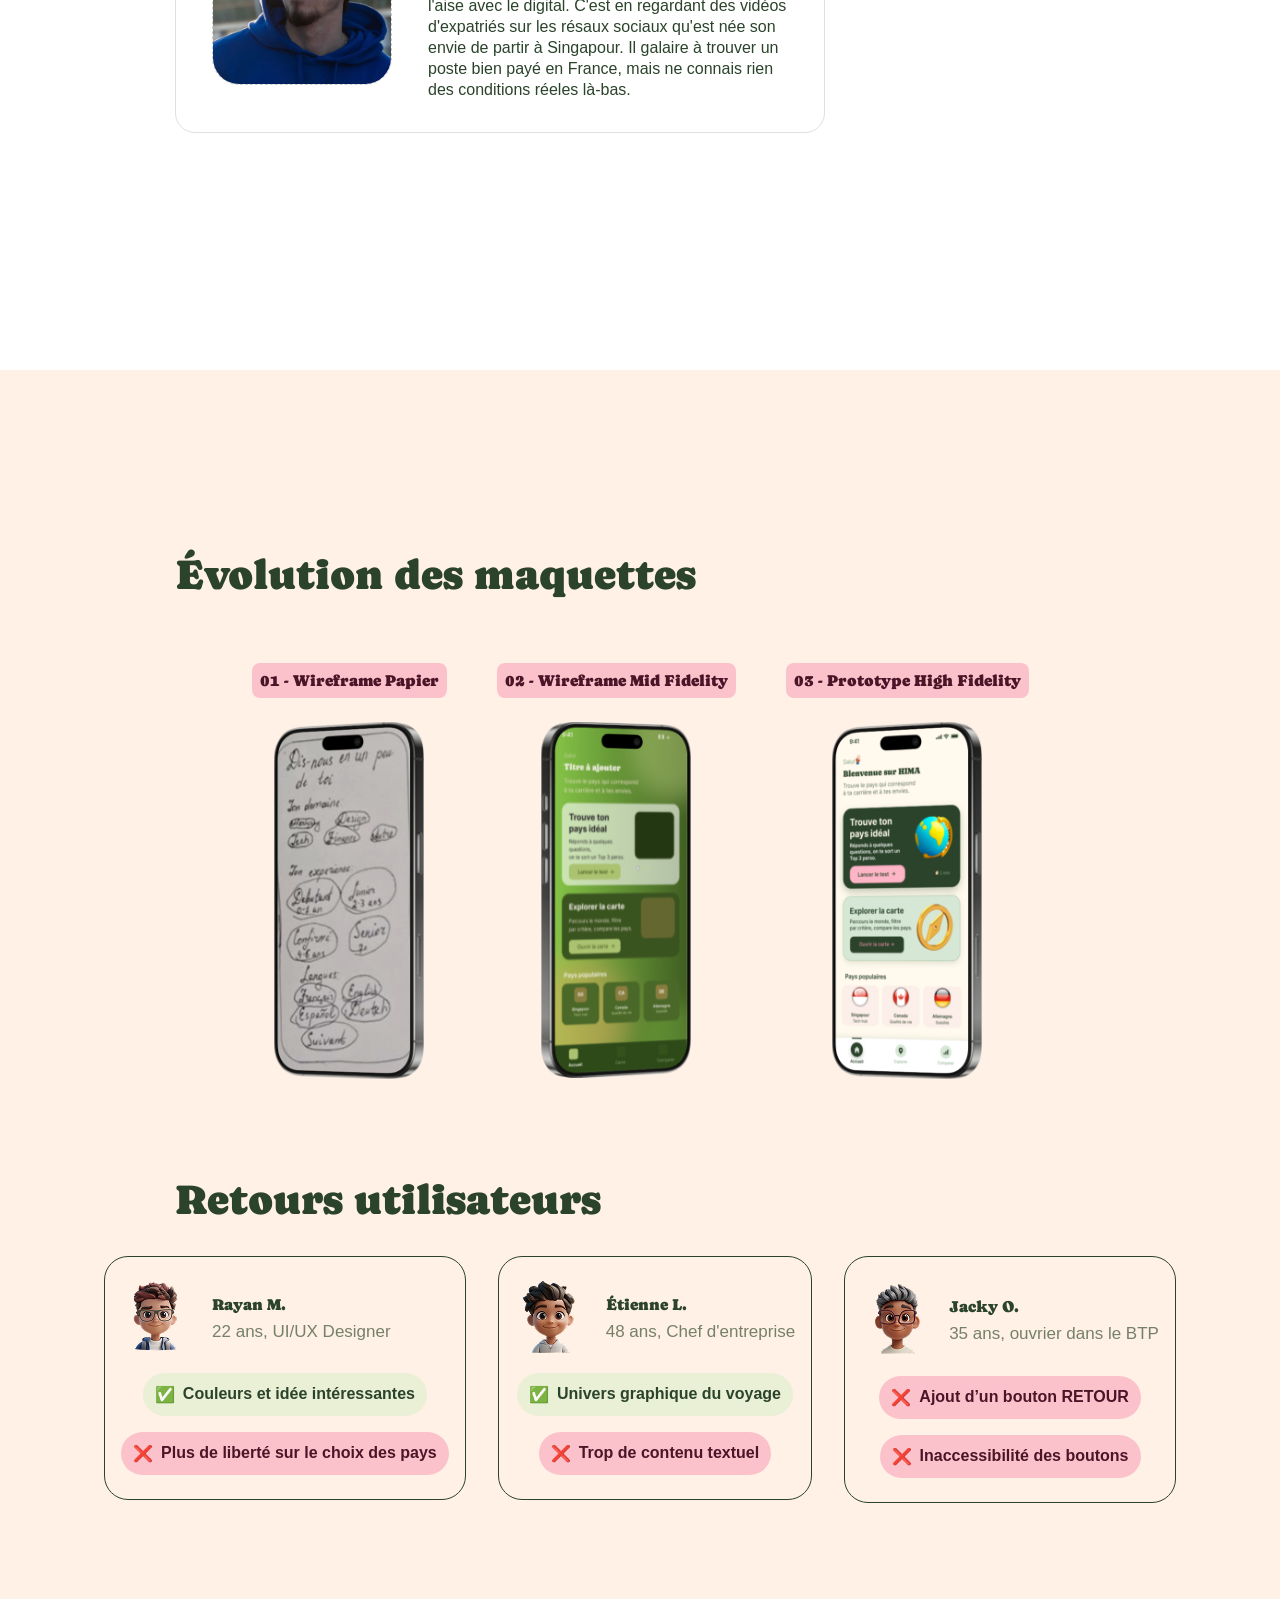
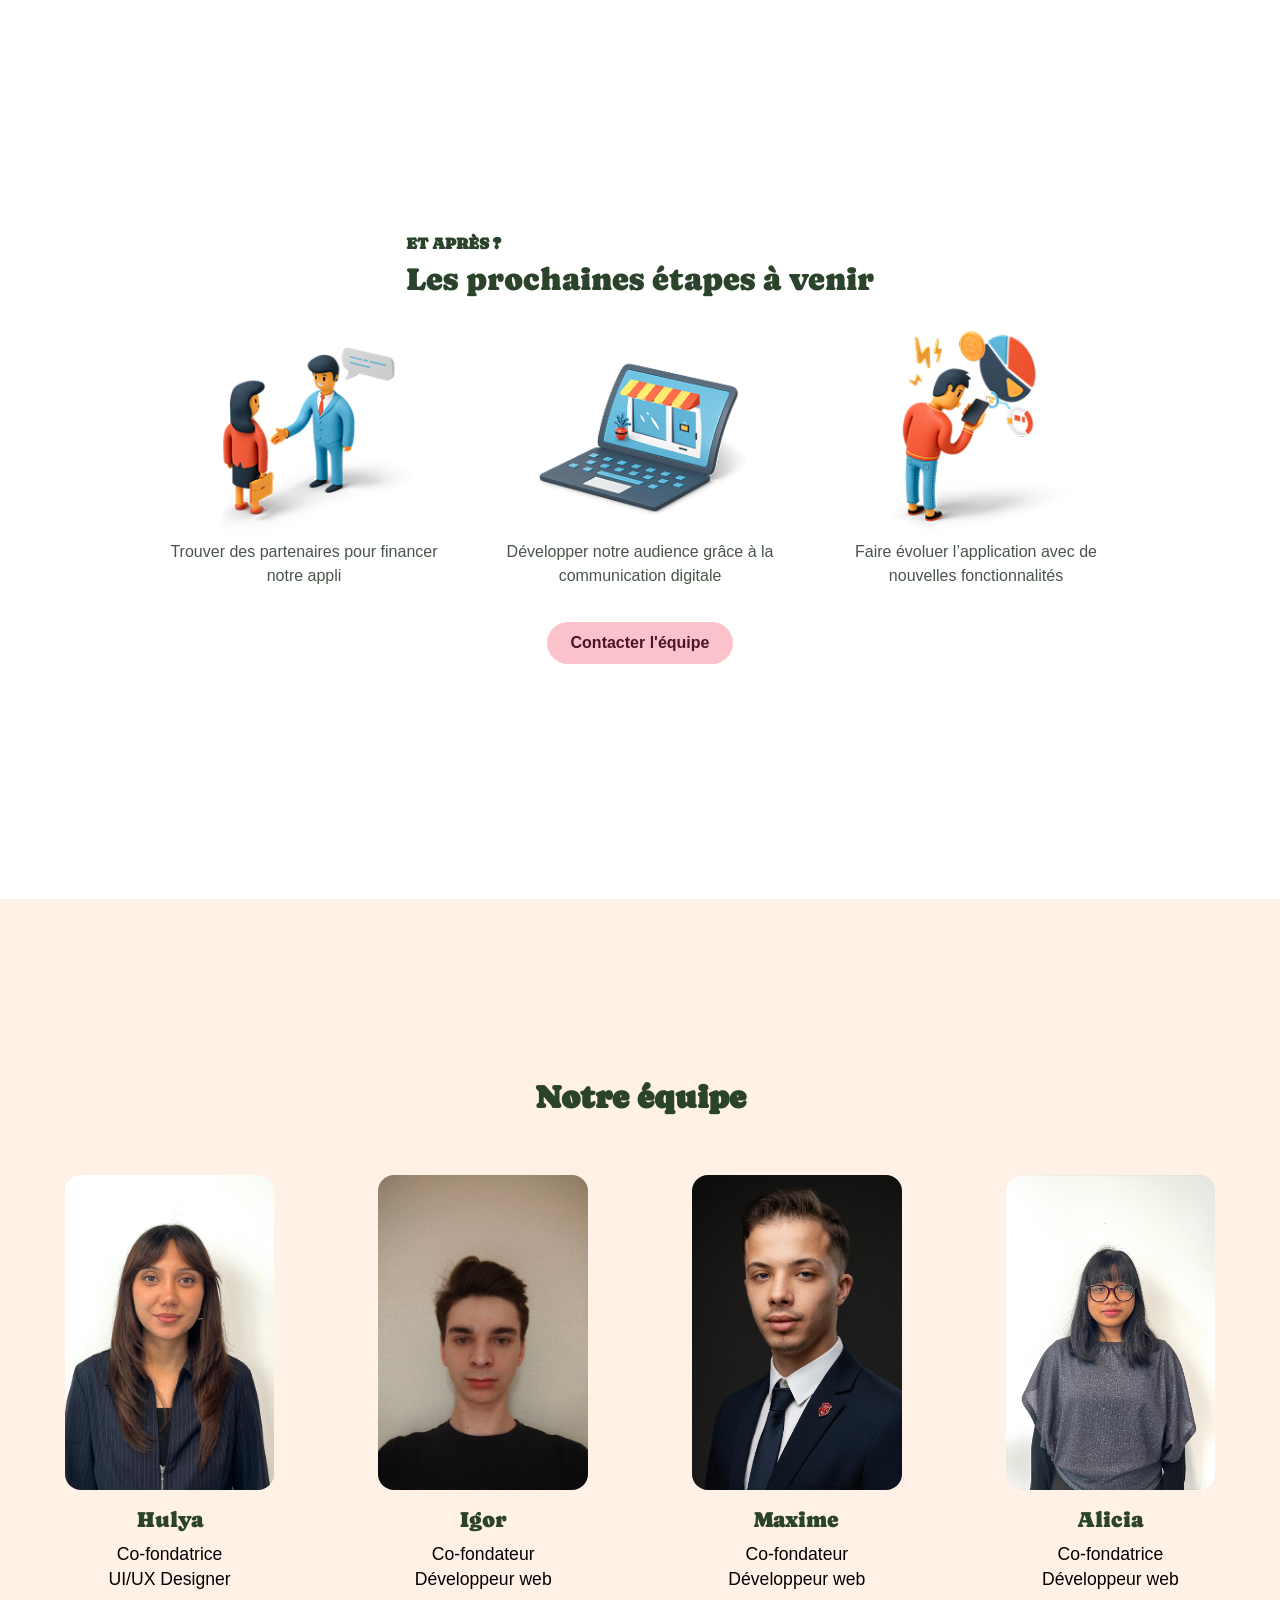
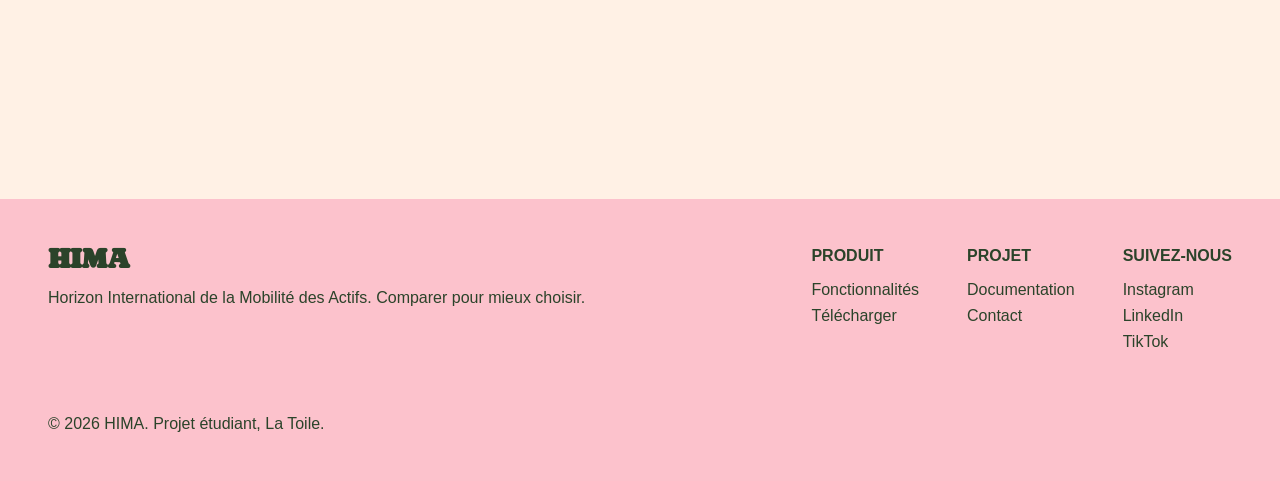
==== commit c0330798: "update pour hulya" ====
--- a/doc.html
+++ b/doc.html
@@ -16,8 +16,8 @@
         <div class="nav-links">
             <a class="nav-link" href="index.html">Accueil</a>
             <a class="nav-btn"
-                href="https://www.figma.com/proto/ZftiyeqBcfB2EOK8GcOpgA/HIMA-PROJECT?node-id=8376-4930&t=ebqATiZoFLl4vEEN-1"
-                target="_blank">Télécharger</a>
+                href="https://www.figma.com/design/ZftiyeqBcfB2EOK8GcOpgA/HIMA-PROJECT?node-id=8376-4930&t=Nqp1gOsLv9Fpm5MH-1"
+                target="_blank">Figma</a>
         </div>
     </nav>
     </nav>
@@ -91,10 +91,10 @@
                         <span class="persona-card_age">25 ans</span>
                     </h3>
                     <p class="persona-card_desc">
-Jeune diplômé en marketing et communication, Thomas maîtrise les outils digitaux et s’intéresse particulièrement aux stratégies de communication en ligne.
-Inspiré par les parcours d’expatriés suivis sur les réseaux sociaux, il rêve de construire son avenir à l'étranger.
-Son objectif : décrocher un poste valorisant où il pourra développer ses compétences et apporter sa créativité.
-</p>
+                        Jeune diplômé en marketing et comunication, à l'aise avec le digital. C'est en regardant des vidéos
+                        d'expatriés sur les résaux sociaux qu'est née son envie de partir à Singapour. Il galaire à trouver
+                        un poste bien payé en France, mais ne connais rien des conditions réeles là-bas.
+                    </p>
                 </div>
             </div>
         </div>
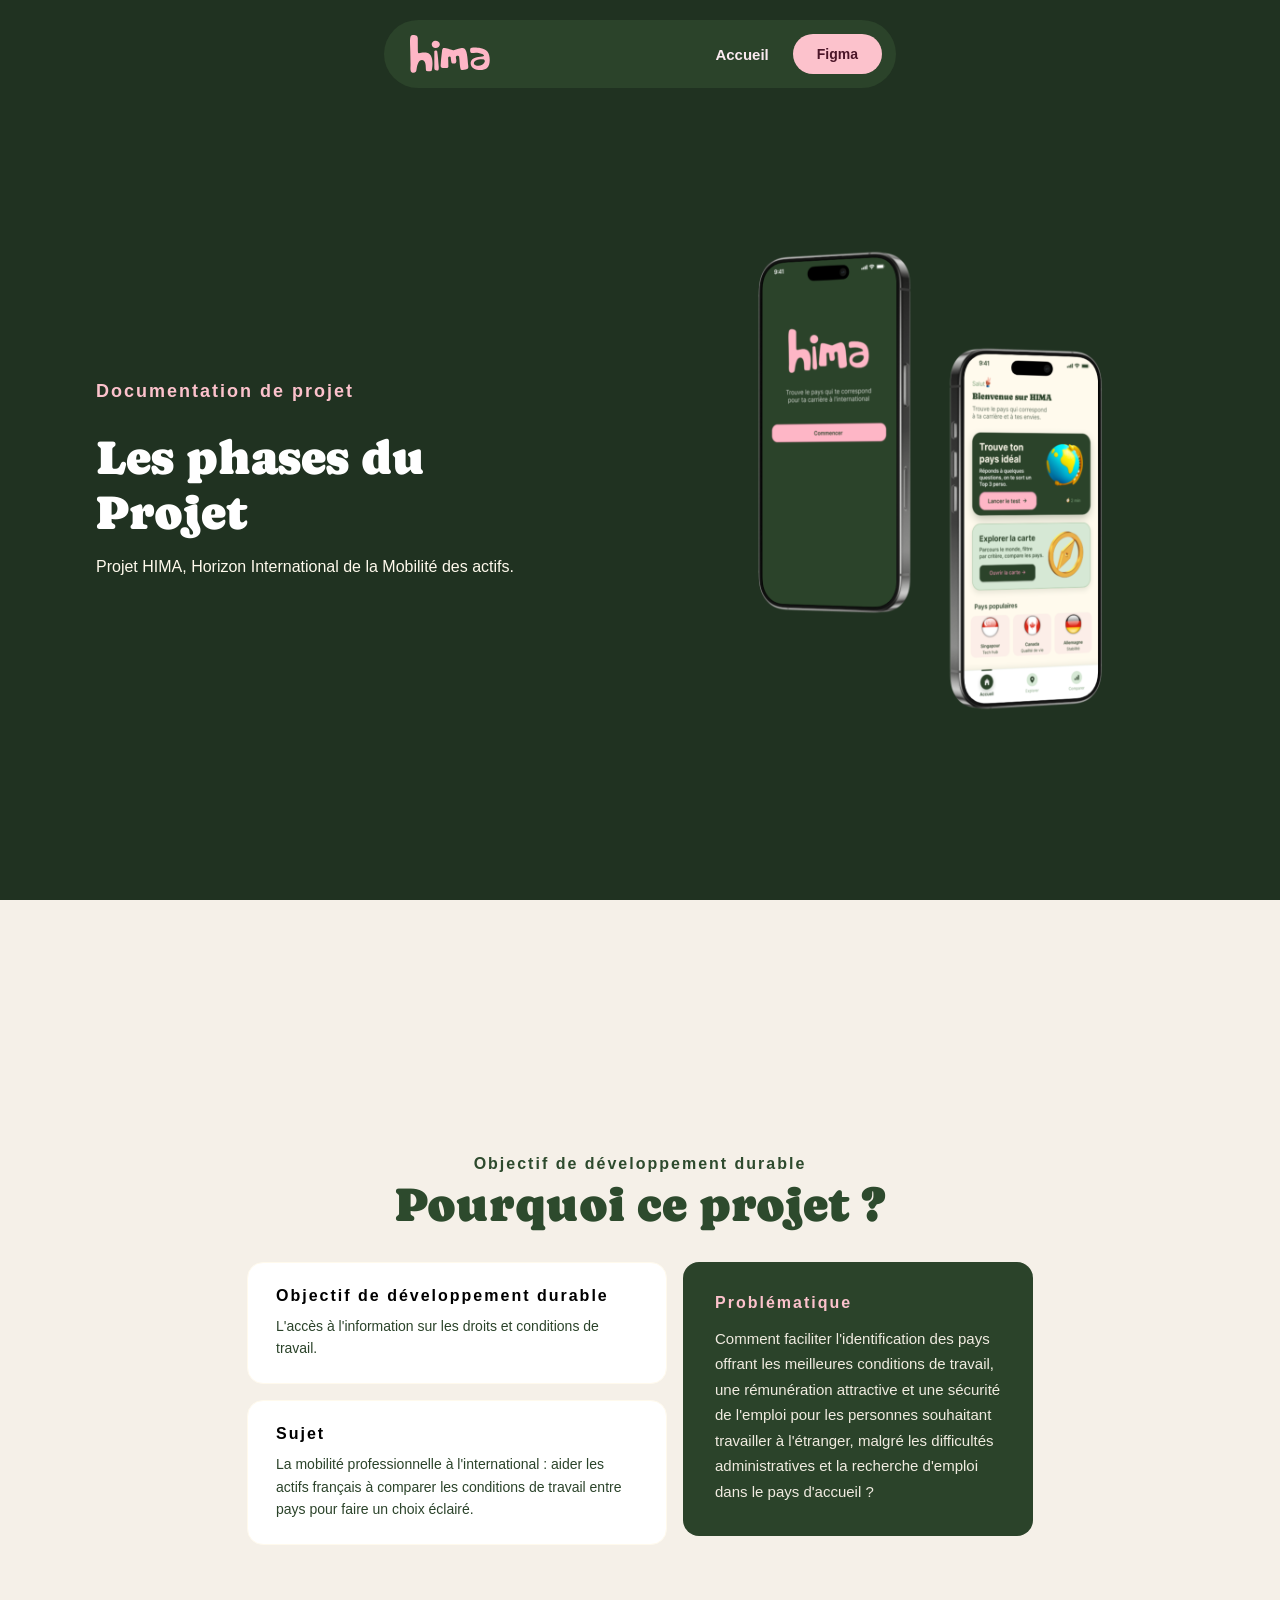
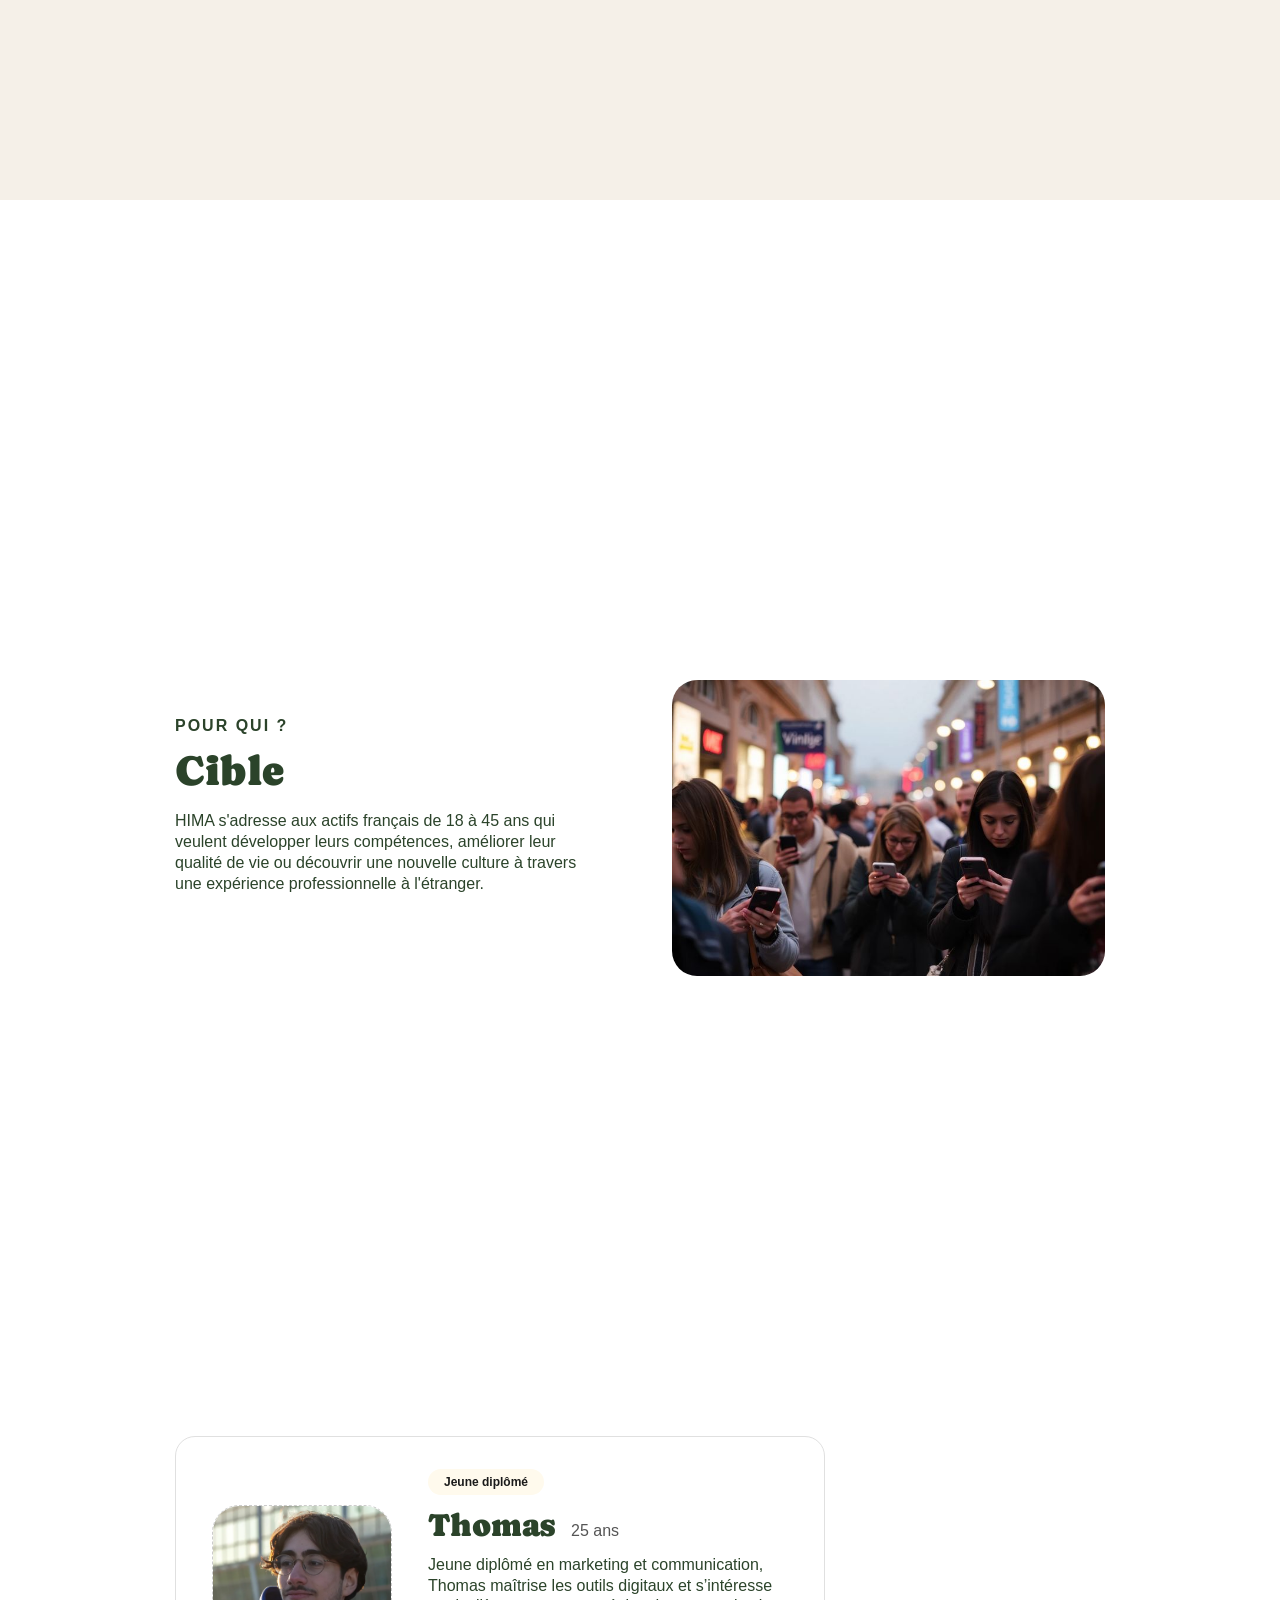
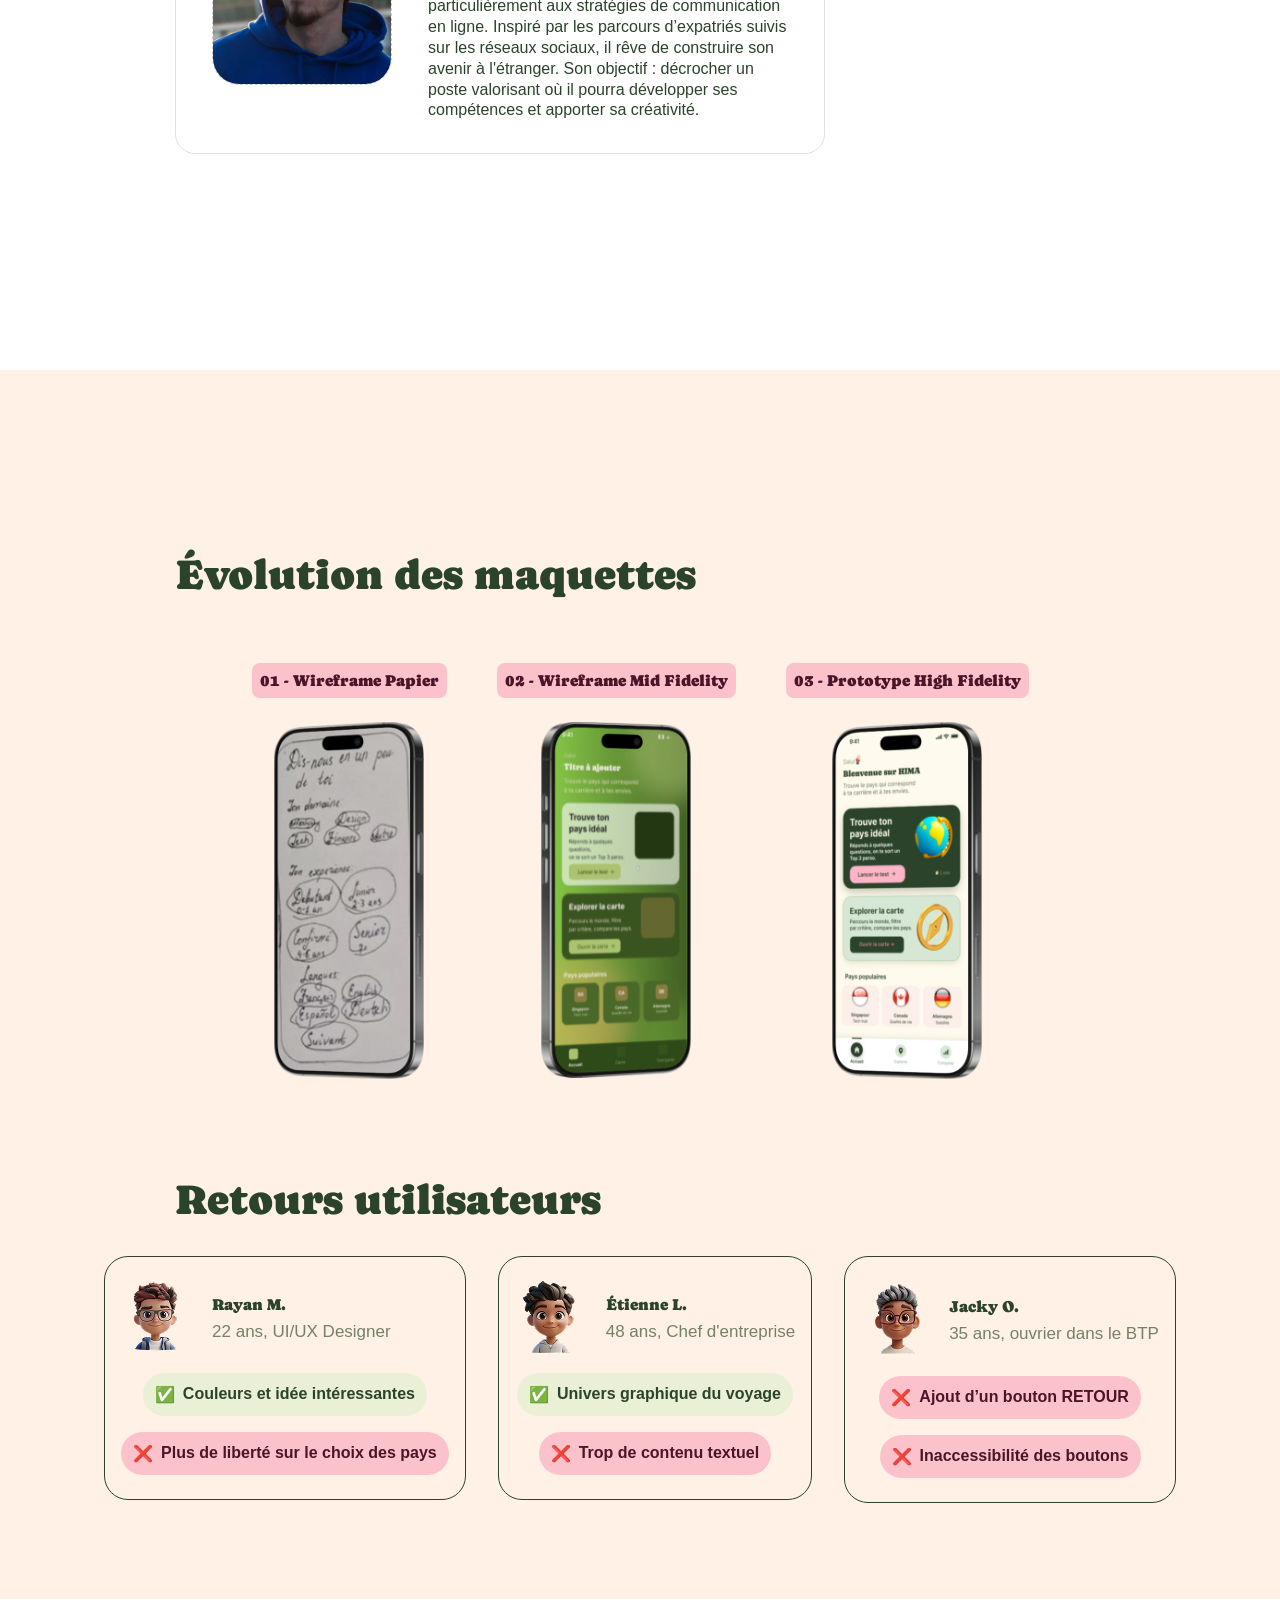
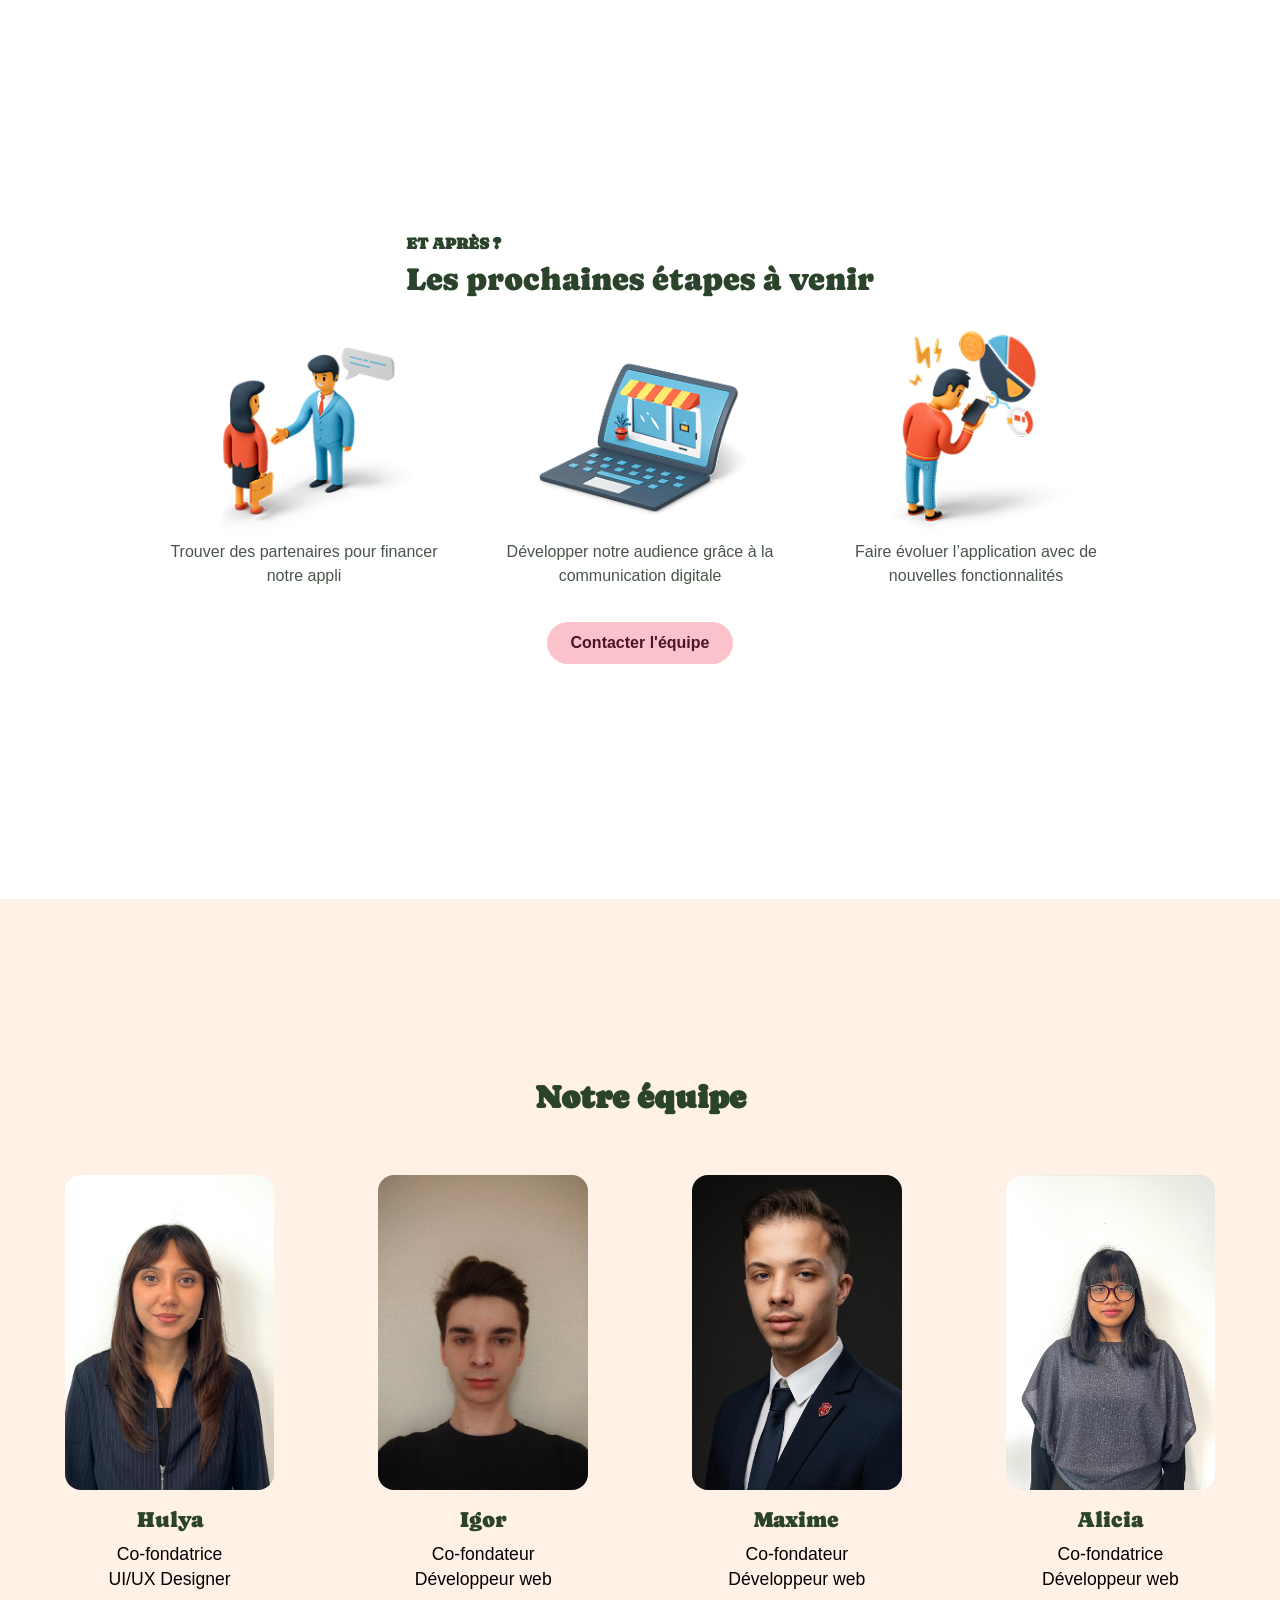
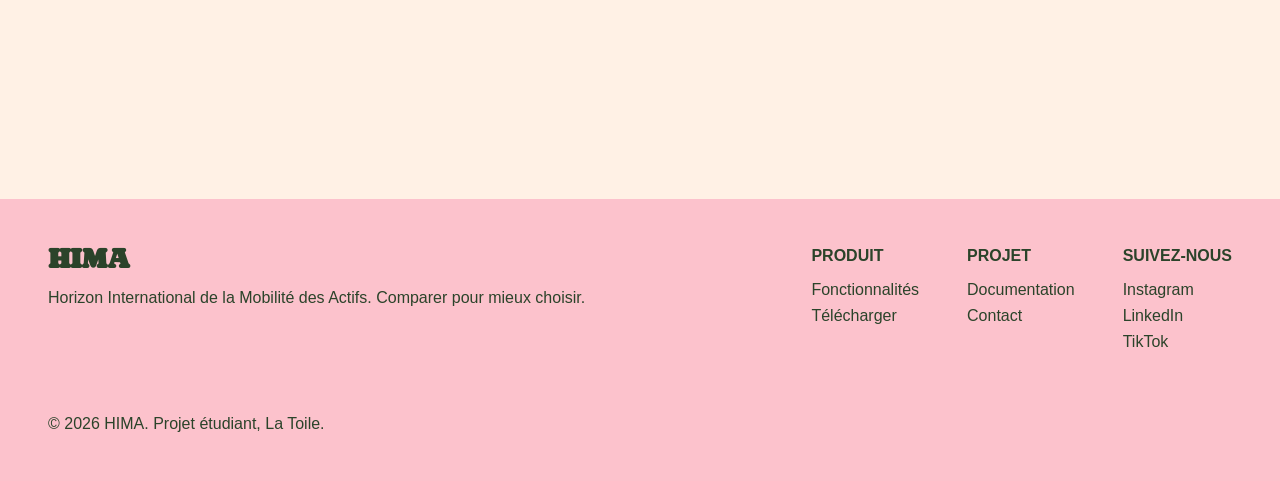
==== commit 0b780c9b: "Merge branch 'main' of https://github.com/La-Toile-Paris/p3-groupe-4-1" ====
--- a/doc.html
+++ b/doc.html
@@ -91,10 +91,10 @@
                         <span class="persona-card_age">25 ans</span>
                     </h3>
                     <p class="persona-card_desc">
-                        Jeune diplômé en marketing et comunication, à l'aise avec le digital. C'est en regardant des vidéos
-                        d'expatriés sur les résaux sociaux qu'est née son envie de partir à Singapour. Il galaire à trouver
-                        un poste bien payé en France, mais ne connais rien des conditions réeles là-bas.
-                    </p>
+Jeune diplômé en marketing et communication, Thomas maîtrise les outils digitaux et s’intéresse particulièrement aux stratégies de communication en ligne.
+Inspiré par les parcours d’expatriés suivis sur les réseaux sociaux, il rêve de construire son avenir à l'étranger.
+Son objectif : décrocher un poste valorisant où il pourra développer ses compétences et apporter sa créativité.
+</p>
                 </div>
             </div>
         </div>
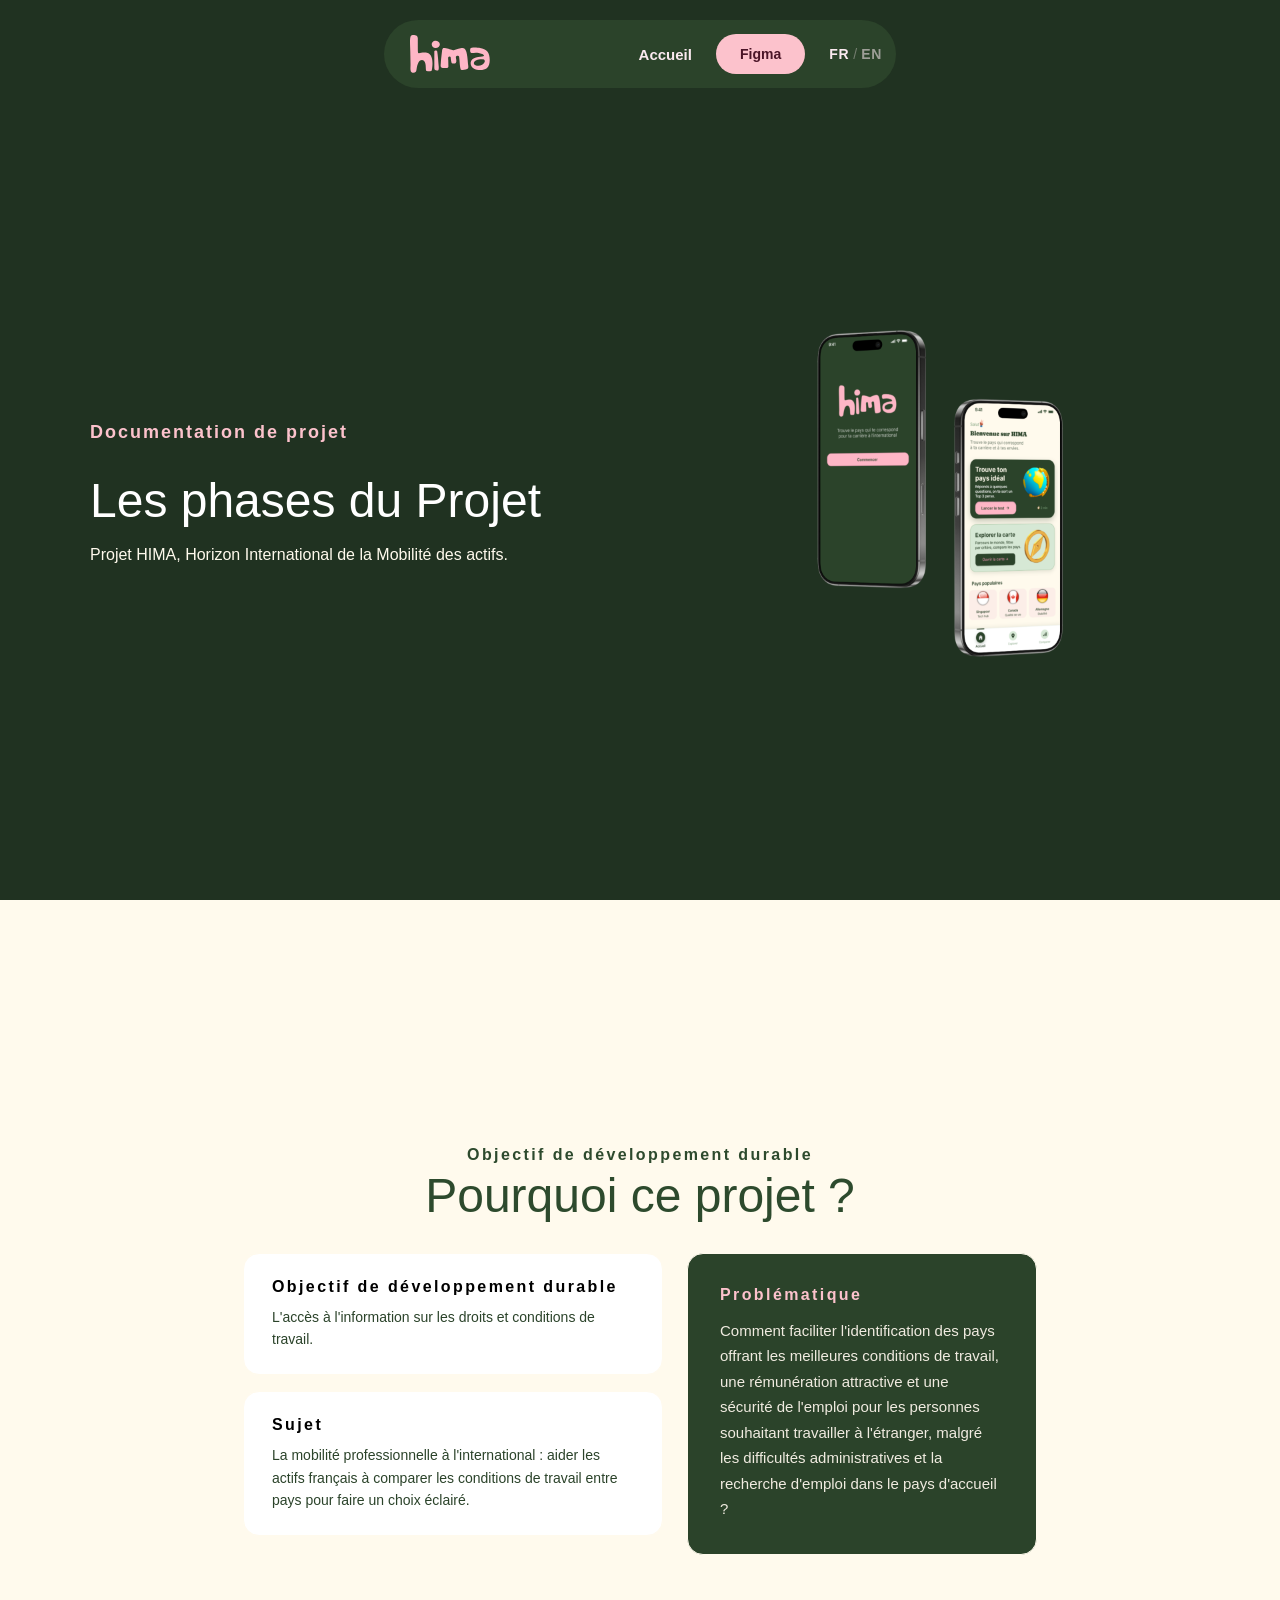
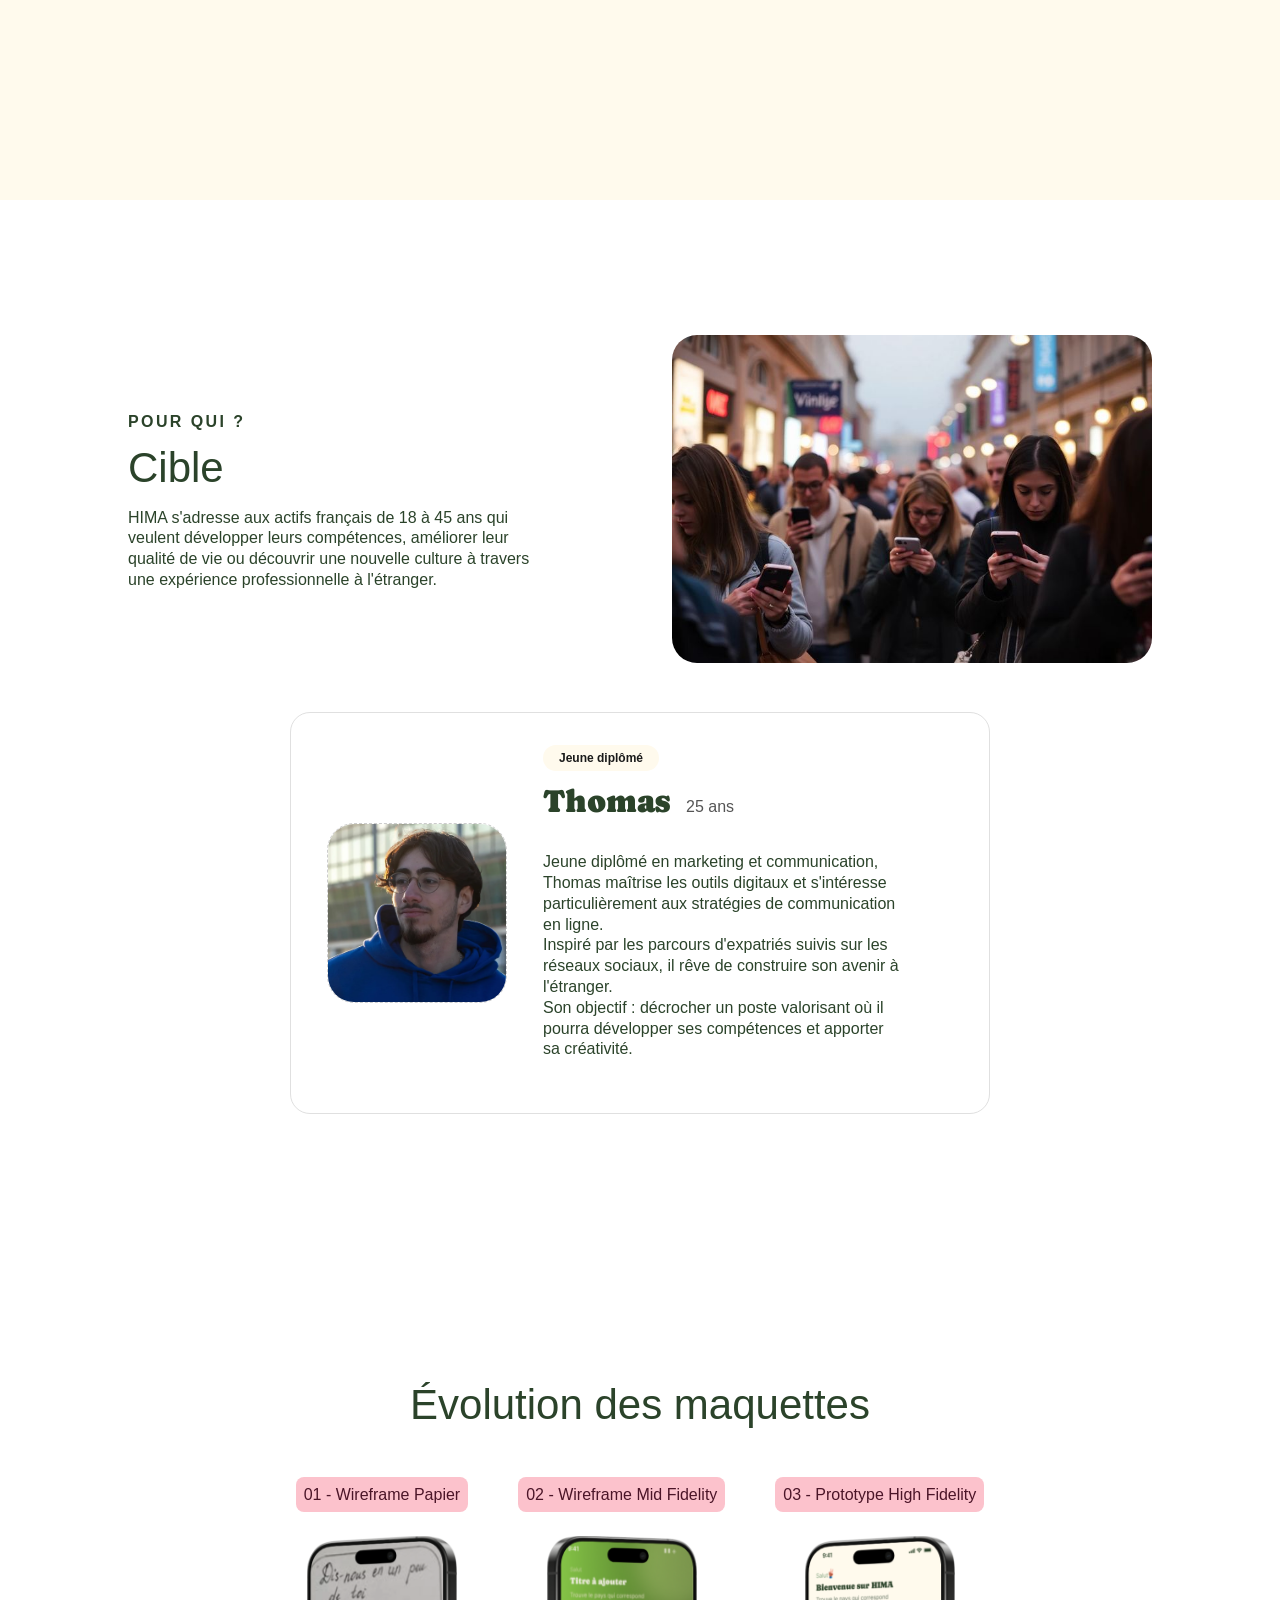
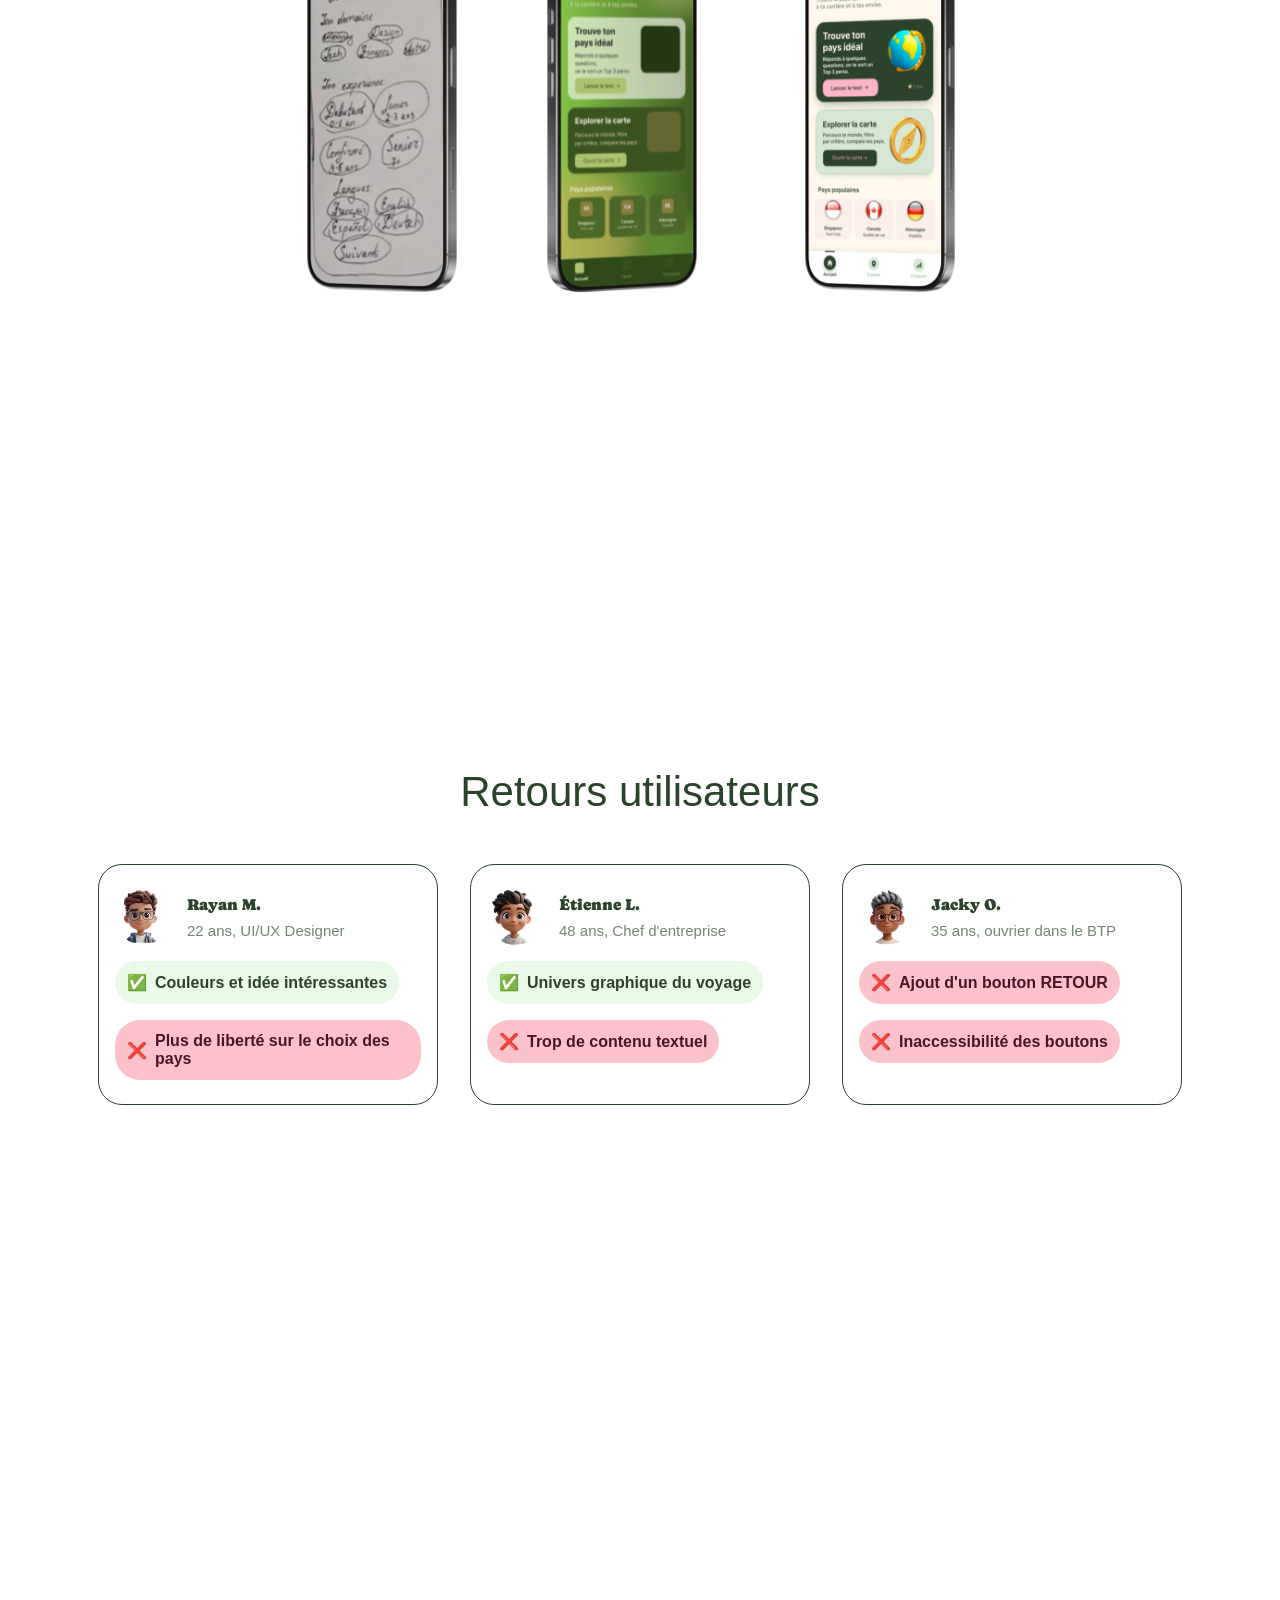
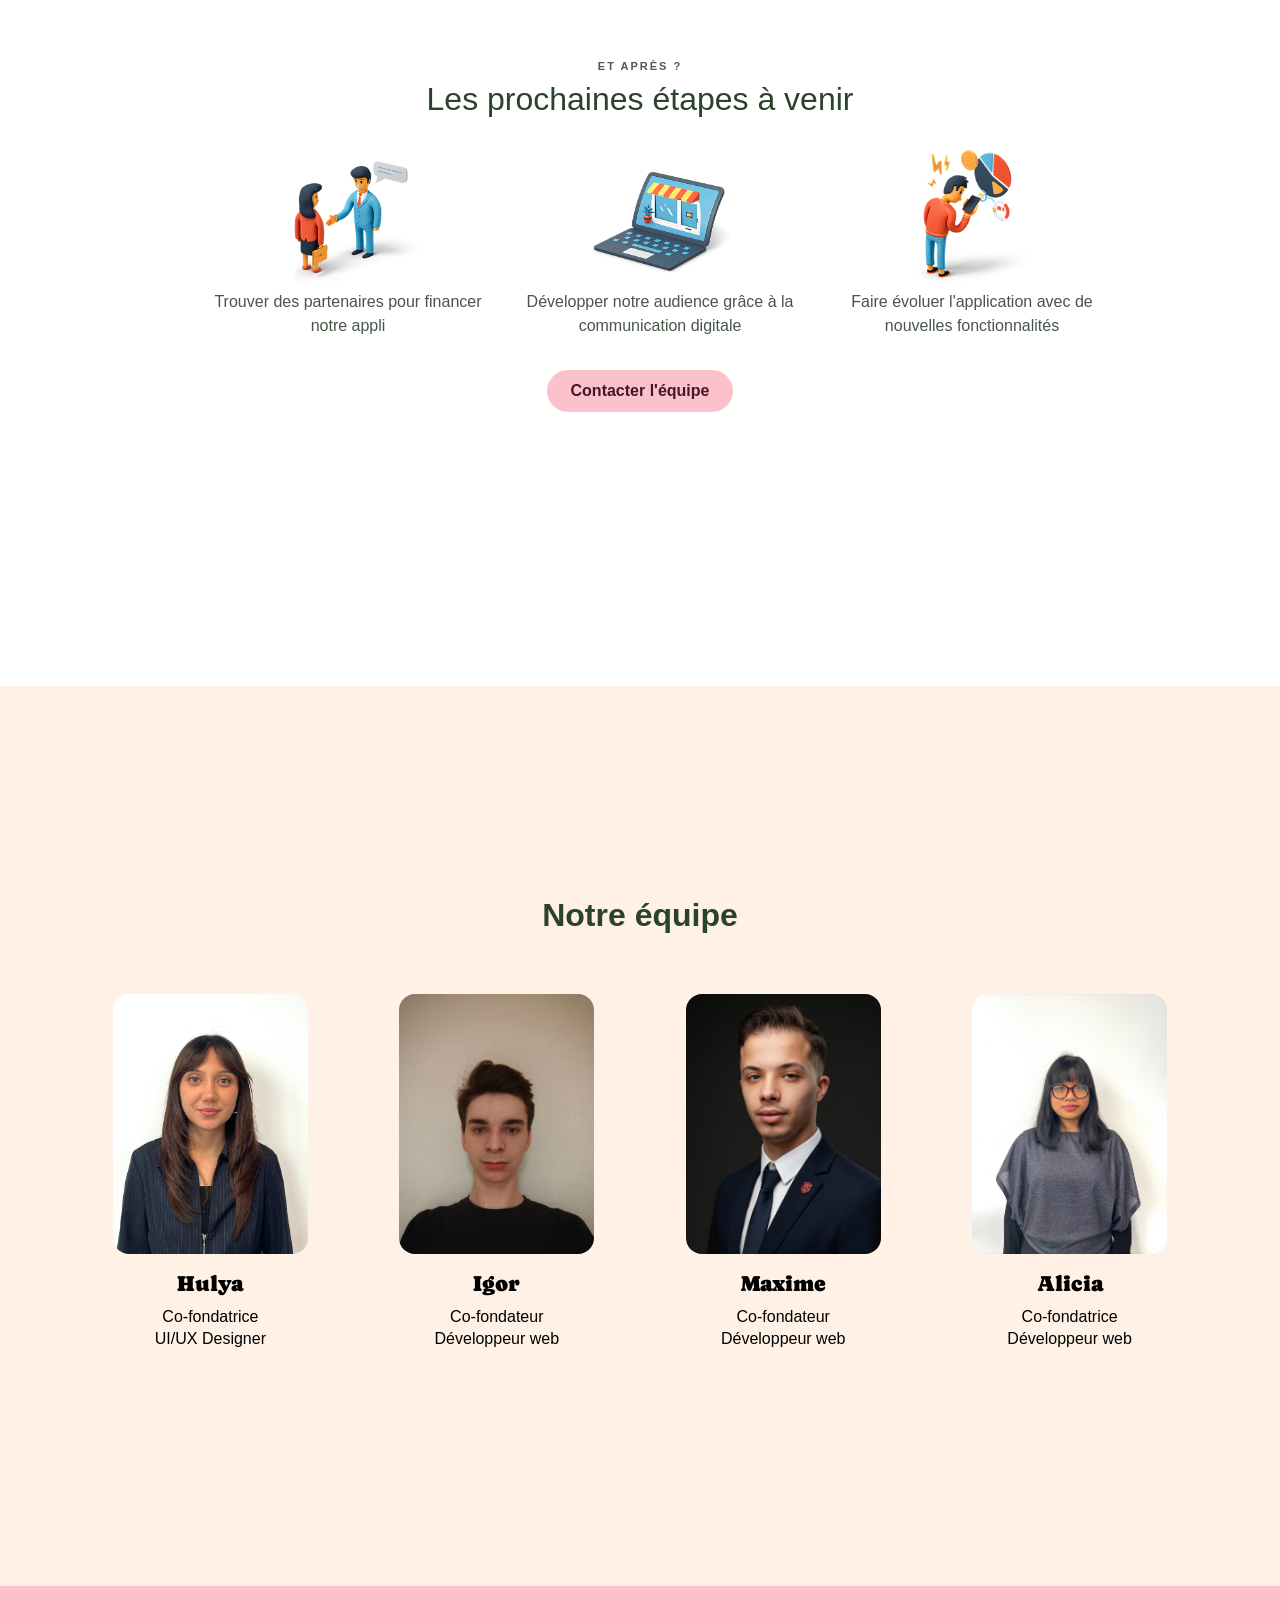
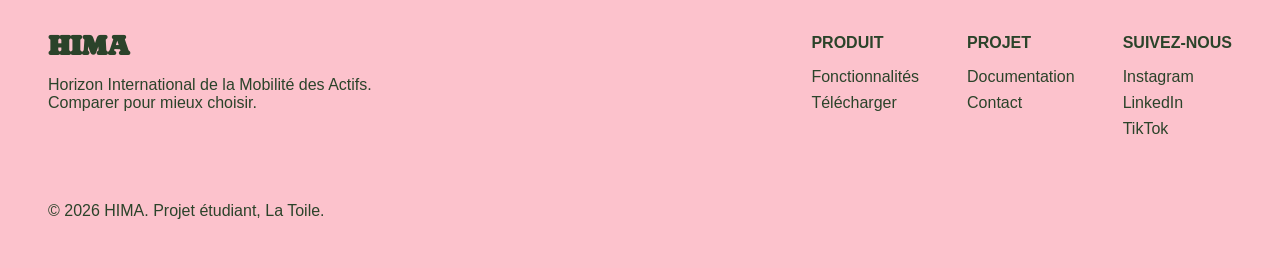
==== commit 7f95f0ea: "update" ====
--- a/doc.html
+++ b/doc.html
@@ -1,10 +1,13 @@
 <!DOCTYPE html>
-<html lang="fr">
+<html lang="fr" class="lang-fr">
 
 <head>
     <meta charset="UTF-8">
     <meta name="viewport" content="width=device-width, initial-scale=1.0">
     <title>Documentation</title>
+    <script>
+        (function(){var l=localStorage.getItem('lang')||'fr';document.documentElement.className='lang-'+l;})();
+    </script>
     <link rel="stylesheet" href="doc.css">
     <link rel="stylesheet" href="style.css">
 </head>
@@ -14,67 +17,76 @@
 
         <a href="index.html"><img class="nav-logo" src="img/logo.svg" alt=""></a>
         <div class="nav-links">
-            <a class="nav-link" href="index.html">Accueil</a>
+            <a class="nav-link" href="index.html"><span class="t-fr">Accueil</span><span class="t-en">Home</span></a>
             <a class="nav-btn"
                 href="https://www.figma.com/design/ZftiyeqBcfB2EOK8GcOpgA/HIMA-PROJECT?node-id=8376-4930&t=Nqp1gOsLv9Fpm5MH-1"
                 target="_blank">Figma</a>
-        </div>
-    </nav>
+            <div class="lang-toggle">
+                <button class="lang-btn" data-lang="fr">FR</button>
+                <span class="lang-sep">/</span>
+                <button class="lang-btn" data-lang="en">EN</button>
+            </div>
+        </div>
     </nav>
     <header class="snap-section">
         <div class="header-txt">
-            <p class="titre-section">Documentation de projet</p>
-            <h1>Les phases du Projet</h1>
-            <p>Projet HIMA, Horizon International de la Mobilité des actifs.</p>
-        </div>
-        <img class="header-img" src="img/headerdocu.svg" alt="">
+            <p class="titre-section"><span class="t-fr">Documentation de projet</span><span class="t-en">Project Documentation</span></p>
+            <h1><span class="t-fr">Les phases du Projet</span><span class="t-en">Project Phases</span></h1>
+            <p><span class="t-fr">Projet HIMA, Horizon International de la Mobilité des actifs.</span><span class="t-en">HIMA Project, Horizon International de la Mobilité des Actifs.</span></p>
+        </div>
+        <div class="header-img">
+            <img src="img/headerdocu.svg" alt="">
+        </div>
     </header>
 
     <div class="odd-section snap-section">
         <div class="odd-title">
-            <p class="odd-section_label titre-section">Objectif de développement durable</p>
-            <h1 class="odd-section_title">Pourquoi ce projet ?</h1>
+            <p class="odd-section_label titre-section"><span class="t-fr">Objectif de développement durable</span><span class="t-en">Sustainable Development Goal</span></p>
+            <h1 class="odd-section_title"><span class="t-fr">Pourquoi ce projet ?</span><span class="t-en">Why this project?</span></h1>
         </div>
         <div class="odd">
 
             <div class="odd-center">
                 <div class="odd-section_cards">
                     <div class="odd-card">
-                        <p class="odd-card_label titre-section">Objectif de développement durable</p>
-                        <p class="odd-card_text">L'accès à l'information sur les droits et conditions de travail.</p>
+                        <p class="odd-card_label titre-section"><span class="t-fr">Objectif de développement durable</span><span class="t-en">Sustainable Development Goal</span></p>
+                        <p class="odd-card_text"><span class="t-fr">L'accès à l'information sur les droits et conditions de travail.</span><span class="t-en">Access to information on labor rights and working conditions.</span></p>
                     </div>
                     <div class="odd-card">
-                        <p class="odd-card_label titre-section">Sujet</p>
-                        <p class="odd-card_text">La mobilité professionnelle à l'international : aider les actifs
-                            français à comparer les conditions de travail entre pays pour faire un choix éclairé.</p>
-                    </div>
-                </div>
-
-
+                        <p class="odd-card_label titre-section"><span class="t-fr">Sujet</span><span class="t-en">Topic</span></p>
+                        <p class="odd-card_text">
+                            <span class="t-fr">La mobilité professionnelle à l'international : aider les actifs
+                            français à comparer les conditions de travail entre pays pour faire un choix éclairé.</span>
+                            <span class="t-en">International professional mobility: helping French workers compare working conditions between countries to make an informed choice.</span>
+                        </p>
+                    </div>
+                </div>
             </div>
             <div class="odd-card odd-card_vert">
-                <p class="odd-card_label titre-section">Problématique</p>
-                <p class="odd-card_text">Comment faciliter l'identification des pays offrant les meilleures conditions
+                <p class="odd-card_label titre-section"><span class="t-fr">Problématique</span><span class="t-en">Problem Statement</span></p>
+                <p class="odd-card_text">
+                    <span class="t-fr">Comment faciliter l'identification des pays offrant les meilleures conditions
                     de
                     travail, une rémunération attractive et une sécurité de l'emploi pour les personnes souhaitant
                     travailler à l'étranger, malgré les difficultés administratives et la recherche d'emploi dans le
-                    pays d'accueil ?</p>
-            </div>
-
-        </div>
-    </div>
-
+                    pays d'accueil ?</span>
+                    <span class="t-en">How can we make it easier to identify the countries offering the best working conditions, attractive pay, and job security for people who want to work abroad, despite administrative hurdles and the challenge of finding a job in the host country?</span>
+                </p>
+            </div>
+
+        </div>
     </div>
 
     <section class="cible-section snap-section">
         <div class="cible-general">
             <div class="cible-texte">
-                <p class="cible-section_label titre-section">POUR QUI ?</p>
-                <h1 class="cible-section_title">Cible</h1>
+                <p class="cible-section_label titre-section"><span class="t-fr">POUR QUI ?</span><span class="t-en">WHO IS IT FOR?</span></p>
+                <h1 class="cible-section_title"><span class="t-fr">Cible</span><span class="t-en">Target Audience</span></h1>
                 <p class="cible-section_intro">
-                    HIMA s'adresse aux actifs français de 18 à 45 ans qui veulent développer leurs compétences, améliorer
+                    <span class="t-fr">HIMA s'adresse aux actifs français de 18 à 45 ans qui veulent développer leurs compétences, améliorer
                     leur
-                    qualité de vie ou découvrir une nouvelle culture à travers une expérience professionnelle à l'étranger.
+                    qualité de vie ou découvrir une nouvelle culture à travers une expérience professionnelle à l'étranger.</span>
+                    <span class="t-en">HIMA is designed for French workers aged 18 to 45 who want to develop their skills, improve their quality of life, or discover a new culture through a professional experience abroad.</span>
                 </p>
             </div>
             <div class="cible-img">
@@ -85,141 +97,138 @@
             <div class="persona-card">
                 <img src="img/thomas.png" alt="Photo persona Thomas" class="persona-card_photo" />
                 <div class="persona-card_info">
-                    <span class="persona-card_badge">Jeune diplômé</span>
+                    <span class="persona-card_badge"><span class="t-fr">Jeune diplômé</span><span class="t-en">Recent Graduate</span></span>
                     <h3 class="persona-card_name">
                         Thomas
-                        <span class="persona-card_age">25 ans</span>
+                        <span class="persona-card_age"><span class="t-fr">25 ans</span><span class="t-en">25 years old</span></span>
                     </h3>
                     <p class="persona-card_desc">
-Jeune diplômé en marketing et communication, Thomas maîtrise les outils digitaux et s’intéresse particulièrement aux stratégies de communication en ligne.
-Inspiré par les parcours d’expatriés suivis sur les réseaux sociaux, il rêve de construire son avenir à l'étranger.
-Son objectif : décrocher un poste valorisant où il pourra développer ses compétences et apporter sa créativité.
-</p>
-                </div>
-            </div>
-        </div>
-    </section>
-
-    <h1 class="test-section_title snap-section">Évolution des maquettes</h1>
-    <div class="evolution-ecrans">
-        <div class="ecran">
-            <p class="evolution-etape number-feature">01 - Wireframe Papier</p>
-            <img src="img/lowfi.svg" alt="low-fidelity">
-        </div>
-        <div class="ecran">
-            <p class="evolution-etape number-feature">02 - Wireframe Mid Fidelity</p>
-            <img src="img/midfi.svg" alt="mid-fidelity">
-        </div>
-        <div class="ecran">
-            <p class="evolution-etape number-feature">03 - Prototype High Fidelity</p>
-            <img src="img/highfi.svg" alt="Maquette high-fidelity">
-        </div>
-    </div>
-
-<h2 class="retour-title">Retours utilisateurs</h2>
-
-
-    <div class="user">
-        <div class="user-card">
-            <div class="user-infos">
-                <span class="user-photo">
-                    <img src="img/user-test.png" alt="Image avatar de Rayan M.">
+                        <span class="t-fr">Jeune diplômé en marketing et communication, Thomas maîtrise les outils digitaux et s'intéresse particulièrement aux stratégies de communication en ligne.
+Inspiré par les parcours d'expatriés suivis sur les réseaux sociaux, il rêve de construire son avenir à l'étranger.
+Son objectif : décrocher un poste valorisant où il pourra développer ses compétences et apporter sa créativité.</span>
+                        <span class="t-en">A recent graduate in marketing and communication, Thomas is skilled with digital tools and is particularly interested in online communication strategies.
+Inspired by expat journeys he follows on social media, he dreams of building his future abroad.
+His goal: land a rewarding position where he can grow his skills and bring his creativity.</span>
+                    </p>
+                </div>
+            </div>
+        </div>
+    </section>
+
+    <section class="mockups-section snap-section">
+        <h1 class="test-section_title"><span class="t-fr">Évolution des maquettes</span><span class="t-en">Mockup Evolution</span></h1>
+        <div class="evolution-ecrans">
+            <div class="ecran">
+                <p class="evolution-etape number-feature"><span class="t-fr">01 - Wireframe Papier</span><span class="t-en">01 - Paper Wireframe</span></p>
+                <img src="img/lowfi.svg" alt="low-fidelity">
+            </div>
+            <div class="ecran">
+                <p class="evolution-etape number-feature"><span class="t-fr">02 - Wireframe Mid Fidelity</span><span class="t-en">02 - Mid-Fidelity Wireframe</span></p>
+                <img src="img/midfi.svg" alt="mid-fidelity">
+            </div>
+            <div class="ecran">
+                <p class="evolution-etape number-feature"><span class="t-fr">03 - Prototype High Fidelity</span><span class="t-en">03 - High-Fidelity Prototype</span></p>
+                <img src="img/highfi.svg" alt="Maquette high-fidelity">
+            </div>
+        </div>
+    </section>
+
+    <section class="feedback-section snap-section">
+        <h2 class="retour-title"><span class="t-fr">Retours utilisateurs</span><span class="t-en">User Feedback</span></h2>
+
+        <div class="user">
+            <div class="user-card">
+                <div class="user-infos">
+                    <span class="user-photo">
+                        <img src="img/user-test.png" alt="Image avatar de Rayan M.">
+                    </span>
+                    <span class="user-intro">
+                        <p class="user-card_name">Rayan M.</p>
+                        <p class="user-card_role"><span class="t-fr">22 ans, UI/UX Designer</span><span class="t-en">22 years old, UI/UX Designer</span></p>
+                    </span>
+                </div>
+                <span class="user-card-desc">
+                    <span class="button-advantage">
+                        <p><span class="t-fr">Couleurs et idée intéressantes</span><span class="t-en">Interesting colors and concept</span></p>
+                    </span>
+                    <span class="button-improvements">
+                        <p><span class="t-fr">Plus de liberté sur le choix des pays</span><span class="t-en">More freedom in choosing countries</span></p>
+                    </span>
                 </span>
-                <span class="user-intro">
-                    <p class="user-card_name">Rayan M.</p>
-                    <p class="user-card_role">22 ans, UI/UX Designer</p>
+            </div>
+            <div class="user-card">
+                <div class="user-infos">
+                    <span class="user-photo">
+                        <img src="img/user-test2.png" alt="Image avatar de Etienne L.">
+                    </span>
+                    <span class="user-intro">
+                        <p class="user-card_name">Étienne L.</p>
+                        <p class="user-card_role"><span class="t-fr">48 ans, Chef d'entreprise</span><span class="t-en">48 years old, Business Owner</span></p>
+                    </span>
+                </div>
+                <span class="user-card-desc">
+                    <span class="button-advantage">
+                        <p><span class="t-fr">Univers graphique du voyage</span><span class="t-en">Travel-themed visual style</span></p>
+                    </span>
+                    <span class="button-improvements">
+                        <p><span class="t-fr">Trop de contenu textuel</span><span class="t-en">Too much text content</span></p>
+                    </span>
                 </span>
             </div>
-            <span class="user-card-desc">
-                <span class="button-advantage">
-                    <p>Couleurs et idée intéressantes</p>
+            <div class="user-card">
+                <div class="user-infos">
+                    <span class="user-photo">
+                        <img src="img/user-test3.png" alt="Image avatar de Jacky O.">
+                    </span>
+                    <span class="user-intro">
+                        <p class="user-card_name">Jacky O.</p>
+                        <p class="user-card_role"><span class="t-fr">35 ans, ouvrier dans le BTP</span><span class="t-en">35 years old, Construction Worker</span></p>
+                    </span>
+                </div>
+                <span class="user-card-desc">
+                    <span class="button-improvements">
+                        <p><span class="t-fr">Ajout d'un bouton RETOUR</span><span class="t-en">Add a BACK button</span></p>
+                    </span>
+                    <span class="button-improvements">
+                        <p><span class="t-fr">Inaccessibilité des boutons</span><span class="t-en">Buttons not accessible</span></p>
+                    </span>
                 </span>
-                <span class="button-improvements">
-                    <p>Plus de liberté sur le choix des pays</p>
-                </span>
-            </span>
-        </div>
-        <div class="user-card">
-            <div class="user-infos">
-                <span class="user-photo">
-                    <img src="img/user-test2.png" alt="Image avatar de Etienne L.">
-                </span>
-                <span class="user-intro">
-                    <p class="user-card_name">Étienne L.</p>
-                    <p class="user-card_role">48 ans, Chef d'entreprise</p>
-                </span>
-            </div>
-            <span class="user-card-desc">
-                <span class="button-advantage">
-                    <p>Univers graphique du voyage</p>
-                </span>
-                <span class="button-improvements">
-                    <p>Trop de contenu textuel</p>
-                </span>
-            </span>
-        </div>
-        <div class="user-card">
-            <div class="user-infos">
-                <span class="user-photo">
-                    <img src="img/user-test3.png" alt="Image avatar de Jacky O.">
-                </span>
-                <span class="user-intro">
-                    <p class="user-card_name">Jacky O.</p>
-                    <p class="user-card_role">35 ans, ouvrier dans le BTP</p>
-                </span>
-            </div>
-            <span class="user-card-desc">
-                <span class="button-improvements">
-                    <p>Ajout d’un bouton RETOUR</p>
-                </span>
-                <span class="button-improvements">
-                    <p>Inaccessibilité des boutons</p>
-                </span>
-            </span>
-        </div>
-    </div>
-    </section>
-
-
-
-
+            </div>
+        </div>
+    </section>
 
     <section class="future-step snap-section">
-
-
         <div class="all-futur-step-container">
             <div class="title-future-step">
                 <hgroup>
-                    <h4 class="">ET APRÈS ?</h4>
-                    <h2>Les prochaines étapes à venir</h2>
+                    <h4 class=""><span class="t-fr">ET APRÈS ?</span><span class="t-en">WHAT'S NEXT?</span></h4>
+                    <h2><span class="t-fr">Les prochaines étapes à venir</span><span class="t-en">Upcoming Next Steps</span></h2>
                 </hgroup>
             </div>
             <div class="future-step">
                 <ul>
                     <li>
                         <img src="img/future-step1.png" alt="Financement de l'app">
-                        <p>Trouver des partenaires pour financer notre appli</p>
+                        <p><span class="t-fr">Trouver des partenaires pour financer notre appli</span><span class="t-en">Find partners to fund our app</span></p>
                     </li>
                     <li>
                         <img src="img/future-step2.png" alt="Communication digitale">
-                        <p>Développer notre audience grâce à la communication digitale</p>
+                        <p><span class="t-fr">Développer notre audience grâce à la communication digitale</span><span class="t-en">Grow our audience through digital communication</span></p>
                     </li>
                     <li>
                         <img src="img/future-step3.png" alt="Nouvelles fonctionnalités">
-                        <p>Faire évoluer l’application avec de nouvelles fonctionnalités</p>
+                        <p><span class="t-fr">Faire évoluer l'application avec de nouvelles fonctionnalités</span><span class="t-en">Evolve the app with new features</span></p>
                     </li>
                 </ul>
-                <a href="#" class="button-primary">Contacter l'équipe</a>
-            </div>
-        </div>
-        </div>
-    </section>
-
+                <a href="#" class="button-primary"><span class="t-fr">Contacter l'équipe</span><span class="t-en">Contact the team</span></a>
+            </div>
+        </div>
+    </section>
 
     <section class="team snap-section">
         <div class="all-team-container">
             <hgroup>
-                <h2>Notre équipe</h2>
+                <h2><span class="t-fr">Notre équipe</span><span class="t-en">Our Team</span></h2>
             </hgroup>
 
             <div class="cards-team">
@@ -227,7 +236,7 @@
                     <img src="img\hulya (1).jpeg" alt="" class="avatar-team">
                     <div class="infos-team">
                         <h4 class="name-team">Hulya</h4>
-                        <p class="role-team">Co-fondatrice </p>
+                        <p class="role-team"><span class="t-fr">Co-fondatrice</span><span class="t-en">Co-founder</span></p>
                         <p class="role-team">UI/UX Designer</p>
                     </div>
                 </div>
@@ -235,39 +244,29 @@
                     <img src="img\Ma-photo.jpg" alt="" class="avatar-team">
                     <div class="infos-team">
                         <h4 class="name-team">Igor</h4>
-                        <p class="role-team">Co-fondateur </p>
-                        <p class="role-team">Développeur web</p>
+                        <p class="role-team"><span class="t-fr">Co-fondateur</span><span class="t-en">Co-founder</span></p>
+                        <p class="role-team"><span class="t-fr">Développeur web</span><span class="t-en">Web Developer</span></p>
                     </div>
                 </div>
                 <div class="card-team">
                     <img src="img\Média (2).jpg" alt="" class="avatar-team">
                     <div class="infos-team">
                         <h4 class="name-team">Maxime</h4>
-                        <p class="role-team">Co-fondateur </p>
-                        <p class="role-team">Développeur web</p>
+                        <p class="role-team"><span class="t-fr">Co-fondateur</span><span class="t-en">Co-founder</span></p>
+                        <p class="role-team"><span class="t-fr">Développeur web</span><span class="t-en">Web Developer</span></p>
                     </div>
                 </div>
                 <div class="card-team">
                     <img src="img\img_Alicia (2).jpg" alt="" class="avatar-team">
                     <div class="infos-team">
                         <h4 class="name-team">Alicia</h4>
-                        <p class="role-team">Co-fondatrice</p>
-                        <p class="role-team">Développeur web</p>
-                    </div>
-                </div>
-            </div>
-        </div>
-    </section>
-
-
-
-
-
-
-
-
-
-
+                        <p class="role-team"><span class="t-fr">Co-fondatrice</span><span class="t-en">Co-founder</span></p>
+                        <p class="role-team"><span class="t-fr">Développeur web</span><span class="t-en">Web Developer</span></p>
+                    </div>
+                </div>
+            </div>
+        </div>
+    </section>
 
     <footer>
 
@@ -277,24 +276,27 @@
 
                 <div class="name-footer">
                     <h2 class="name-project-footer">HIMA</h2>
-                    <p class="abrr-name-project-footer">Horizon International de la Mobilité des Actifs. Comparer pour
-                        mieux choisir.</p>
+                    <p class="abrr-name-project-footer">
+                        <span class="t-fr">Horizon International de la Mobilité des Actifs. Comparer pour
+                        mieux choisir.</span>
+                        <span class="t-en">Horizon International de la Mobilité des Actifs. Compare to choose better.</span>
+                    </p>
                 </div>
 
                 <div class="contact-footer">
                     <ul class="liste-cotact-footer-1">
-                        <li class="element-horisontal-footer">PRODUIT <ul class="liste-contact-footer-2">
-                                <li class="element-vertical-footer">Fonctionnalités</li>
-                                <li class="element-vertical-footer">Télécharger</li>
+                        <li class="element-horisontal-footer"><span class="t-fr">PRODUIT</span><span class="t-en">PRODUCT</span> <ul class="liste-contact-footer-2">
+                                <li class="element-vertical-footer"><span class="t-fr">Fonctionnalités</span><span class="t-en">Features</span></li>
+                                <li class="element-vertical-footer"><span class="t-fr">Télécharger</span><span class="t-en">Download</span></li>
                             </ul>
                         </li>
-                        <li class="element-horisontal-footer">PROJET
+                        <li class="element-horisontal-footer"><span class="t-fr">PROJET</span><span class="t-en">PROJECT</span>
                             <ul class="liste-contact-footer-2">
-                                <li class="element-vertical-footer">Documentation</li>
+                                <li class="element-vertical-footer"><span class="t-fr">Documentation</span><span class="t-en">Documentation</span></li>
                                 <li class="element-vertical-footer">Contact</li>
                             </ul>
                         </li>
-                        <li class="element-horisontal-footer">SUIVEZ-NOUS
+                        <li class="element-horisontal-footer"><span class="t-fr">SUIVEZ-NOUS</span><span class="t-en">FOLLOW US</span>
                             <ul class="liste-contact-footer-2">
                                 <li class="element-vertical-footer">Instagram</li>
                                 <li class="element-vertical-footer">LinkedIn</li>
@@ -311,13 +313,40 @@
             </div>
 
             <div class="infos-blablabla-footer">
-                <p class="infos-blablabla">© 2026 HIMA. Projet étudiant, La Toile.</p>
+                <p class="infos-blablabla">
+                    <span class="t-fr">© 2026 HIMA. Projet étudiant, La Toile.</span>
+                    <span class="t-en">© 2026 HIMA. Student project, La Toile.</span>
+                </p>
 
             </div>
         </div>
 
     </footer>
 
+    <script>
+        (function () {
+            var lang = localStorage.getItem('lang') || 'fr';
+            document.documentElement.className = 'lang-' + lang;
+
+            function applyLang(l) {
+                localStorage.setItem('lang', l);
+                document.documentElement.className = 'lang-' + l;
+                document.querySelectorAll('.lang-btn').forEach(function (btn) {
+                    btn.classList.toggle('active', btn.dataset.lang === l);
+                });
+            }
+
+            document.addEventListener('click', function (e) {
+                var btn = e.target.closest('.lang-btn');
+                if (btn) applyLang(btn.dataset.lang);
+            });
+
+            document.querySelectorAll('.lang-btn').forEach(function (btn) {
+                btn.classList.toggle('active', btn.dataset.lang === lang);
+            });
+        })();
+    </script>
+
 </body>
 
 </html>
--- a/doc.css
+++ b/doc.css
@@ -1,685 +1,547 @@
-* {
-    margin: 0;
-    padding: 0;
-    box-sizing: border-box;
-}
-:root {
-    --color-primary: #2B432A;
-    --color-secondary: #FCC2CC;
-    --color-green-salade: #D6E8D5;
-    --color-rose-light: #FBEAF0;
-    --color-beige: #F5F0E8;
-    --green: #2B432A;
-    --green-opacity-reduced: rgb(43, 67, 42, 0.65);
-    --green-secondary: #1B2A1A;
-    --font-size-title-secondary: 44px;
-    --red:#4B1528;
-    --color-green-opacity: #2b432ab5; 
-}
 body {
-    font-family: 'Inter',sans-serif;
-    width: 100%;
+  font-family: 'Inter', sans-serif;
+  width: 100%;
 }
 
 html {
-    scroll-snap-type: y proximity;
+  scroll-snap-type: y proximity;
 }
 
 .snap-section {
-    scroll-snap-align: start;
-    scroll-snap-stop: normal;
-    box-sizing: border-box;
-}
-
-
-
-
-.future-step ul{
-    display:flex;
-    justify-content:center;
-    gap:32px;
-}
-.future-step ul li{
-    display:flex;
-    flex-direction:column;
-    max-width:25%;
-    list-style-type:none;
-    text-align:center;
-}
-.future-step h2,h4 {
-    color: var(--color-primary);
+  scroll-snap-align: start;
+  scroll-snap-stop: normal;
+  box-sizing: border-box;
+}
+
+header {
+  background-color: #203221;
+  min-height: 100vh;
+  display: flex;
+  flex-direction: row;
+  flex-wrap: wrap;
+  justify-content: center;
+  align-items: center;
+  gap: clamp(24px, 5vw, 40px);
+  padding: clamp(120px, 15vh, 160px) var(--section-pad-x) 48px;
+}
+
+.header-txt {
+  display: flex;
+  flex-direction: column;
+  justify-content: center;
+  align-items: flex-start;
+  gap: 16px;
+  flex: 1 1 400px;
+  max-width: 560px;
+}
+
+.header-txt h1 {
+  color: white;
+  font-size: clamp(32px, 4.5vw, 48px);
+  font-family: Caprasimo;
+  font-weight: lighter;
+}
+
+.header-txt p {
+  color: var(--color-beige);
+  font-size: 16px;
+  line-height: 1.4;
+}
+
+.header-txt p:first-of-type {
+  font-size: 18px;
+  font-weight: 600;
+  letter-spacing: 2px;
+  margin-bottom: 12px;
+  color: var(--color-secondary);
+}
+
+.header-img {
+  flex: 1 1 320px;
+  max-width: 500px;
+  width: 100%;
+  height: auto;
+}
+.header-img img { width: 100%; height: auto; display: block; }
+
+
+.odd-section {
+  width: 100%;
+  min-height: 100vh;
+  background-color: var(--color-beige, #f5f0e8);
+  padding: var(--section-pad-y) var(--section-pad-x);
+  display: flex;
+  justify-content: center;
+  align-items: center;
+  flex-direction: column;
+  gap: 30px;
+}
+
+.odd {
+  display: flex;
+  flex-wrap: wrap;
+  align-items: flex-start;
+  justify-content: center;
+  gap: 24px;
+}
+
+.odd-center {
+  display: flex;
+  flex-direction: column;
+  gap: 16px;
+}
+.odd-title {
+  display: flex;
+  flex-direction: column;
+  gap: 4px;
+  text-align: center;
+}
+
+.odd-section_label {
+  font-size: 16px;
+  text-align: center;
+  font-weight: 600;
+  letter-spacing: 2px;
+  color: #2d4a2d;
+}
+
+.odd-section_title {
+  font-size: clamp(32px, 4vw, 48px);
+  font-weight: lighter;
+  color: #2d4a2d;
+  font-family: Caprasimo;
+  text-align: center;
+}
+
+.odd-section_cards {
+  display: flex;
+  flex-direction: column;
+  gap: 16px;
+  width: 100%;
+  max-width: 420px;
+}
+
+.odd-card {
+  background-color: white;
+  border-radius: 16px;
+  padding: 24px 28px;
+  border: 1px solid var(--color-beige, #f5f0e8);
+}
+
+.odd-card_label {
+  font-size: 16px;
+  font-weight: 700;
+  letter-spacing: 2px;
+  color: black;
+  margin-bottom: 10px;
+}
+.odd-card_text {
+  font-size: 14px;
+  color: var(--color-primary);
+  line-height: 1.6;
+}
+
+.odd-card_vert {
+  background-color: var(--color-primary);
+  border-radius: 16px;
+  padding: 32px;
+  width: 100%;
+  max-width: 350px;
+}
+.odd-card_vert .odd-card_label { color: var(--color-secondary); margin-bottom: 14px; }
+.odd-card_vert .odd-card_text { font-size: 15px; color: #f0ebe0; line-height: 1.7; }
+
+
+.cible-section {
+  width: 100%;
+  min-height: 100vh;
+  background-color: #ffffff;
+  padding: clamp(120px, 15vh, 160px) var(--section-pad-x) var(--section-pad-y);
+  display: flex;
+  flex-direction: column;
+  align-items: center;
+  justify-content: center;
+  gap: clamp(32px, 5vh, 64px);
+}
+.cible-section p { color: var(--green); font-size: 16px; line-height: 1.3; }
+
+.cible-section_label {
+  font-size: 11px;
+  font-weight: 600;
+  letter-spacing: 2px;
+  color: var(--color-primary);
+  margin-bottom: 10px;
+}
+
+.cible-general {
+  display: flex;
+  flex-wrap: wrap;
+  gap: clamp(32px, 5vw, 64px);
+  justify-content: center;
+  align-items: center;
+  width: 100%;
+  max-width: 1100px;
+}
+.cible-texte { flex: 1 1 380px; max-width: 480px; }
+.cible-img { flex: 1 1 320px; max-width: 480px; }
+.cible-img img { width: 100%; height: auto; border-radius: 25px; }
+
+.cible-section_title {
+  font-size: clamp(32px, 4vw, 42px);
+  font-weight: lighter;
+  color: var(--color-primary);
+  margin-bottom: 16px;
+  font-family: Caprasimo;
+}
+.cible-section_intro {
+  font-size: 13px;
+  color: #444;
+  line-height: 1.7;
+  max-width: 420px;
+}
+
+.persona-intro {
+  display: flex;
+  justify-content: center;
+  width: 100%;
+}
+.persona-card {
+  display: flex;
+  flex-wrap: wrap;
+  align-items: center;
+  gap: 36px;
+  background-color: #ffffff;
+  border: 1px solid #e0e0e0;
+  border-radius: 20px;
+  padding: 32px 36px;
+  width: 100%;
+  max-width: 700px;
+}
+.persona-card_photo {
+  width: 180px;
+  height: 180px;
+  min-width: 180px;
+  border-radius: 15%;
+  object-fit: cover;
+  border: 1px dashed #ccc;
+}
+.persona-card_info { display: flex; flex-direction: column; gap: 12px; flex: 1 1 260px; }
+.persona-card_badge {
+  display: inline-block;
+  background-color: var(--color-beige);
+  color: #1a1a1a;
+  font-size: 12px;
+  font-weight: 600;
+  padding: 6px 16px;
+  border-radius: 50px;
+  width: fit-content;
+}
+.persona-card_name {
+  font-size: 32px;
+  color: var(--color-primary);
+  font-family: Caprasimo;
+  font-weight: lighter;
+}
+.persona-card_age {
+  font-size: 16px;
+  font-weight: 400;
+  color: #555;
+  font-family: 'Arial', sans-serif;
+  margin-left: 8px;
+}
+.persona-card_desc { font-size: 13px; color: #444; line-height: 1.7; max-width: 360px; white-space: pre-line; }
+
+
+.mockups-section {
+  width: 100%;
+  min-height: 100vh;
+  background-color: #ffffff;
+  display: flex;
+  flex-direction: column;
+  align-items: center;
+  justify-content: center;
+  gap: 48px;
+  padding: var(--section-pad-y) var(--section-pad-x);
+}
+
+.test-section_title {
+  font-size: clamp(28px, 4vw, 42px);
+  font-weight: lighter;
+  color: var(--green);
+  font-family: Caprasimo;
+  text-align: center;
+  margin: 0;
+}
+
+.evolution-ecrans {
+  display: flex;
+  flex-wrap: wrap;
+  justify-content: center;
+  align-items: flex-start;
+  gap: clamp(24px, 5vw, 50px);
+  width: 100%;
+}
+.ecran {
+  display: flex;
+  flex-direction: column;
+  gap: 24px;
+  align-items: center;
+  justify-content: center;
+}
+.ecran img {
+  width: clamp(120px, 18vw, 150px);
+  height: auto;
+}
+.evolution-etape.number-feature { border-radius: 8px; }
+
+
+.feedback-section {
+  width: 100%;
+  min-height: 100vh;
+  background-color: #ffffff;
+  display: flex;
+  flex-direction: column;
+  align-items: center;
+  justify-content: center;
+  gap: 48px;
+  padding: var(--section-pad-y) var(--section-pad-x);
+}
+
+.retour-title {
+  font-family: Caprasimo;
+  font-size: clamp(28px, 4vw, 42px);
+  font-weight: lighter;
+  color: var(--green);
+  text-align: center;
+  margin: 0;
+}
+
+.user {
+  display: flex;
+  flex-wrap: wrap;
+  justify-content: center;
+  align-items: stretch;
+  gap: 32px;
+  width: 100%;
+  max-width: 1100px;
+}
+.user-card {
+  display: flex;
+  padding: 24px 16px;
+  flex-direction: column;
+  flex: 1 1 280px;
+  max-width: 340px;
+  gap: 16px;
+  border: 1px solid var(--green);
+  border-radius: 24px;
+}
+.user-card_name { font-family: Caprasimo; color: var(--green); }
+.user-card_role { color: var(--green-opacity-reduced); font-size: 15px; line-height: 1.2; }
+.user-infos { display: flex; align-items: center; gap: 16px; }
+.user-photo img { width: 56px; height: 56px; border-radius: 50%; object-fit: cover; display: block; }
+.user-intro { display: flex; flex-direction: column; gap: 8px; }
+.user-card-desc { display: flex; flex-direction: column; align-items: flex-start; gap: 16px; }
+
+.button-advantage {
+  display: flex;
+  align-items: center;
+  color: var(--green);
+  background-color: rgb(168, 233, 166, 0.25);
+  padding: 12px;
+  border-radius: 25px;
+  font-weight: bold;
+  text-align: left;
+  width: fit-content;
+}
+.button-improvements {
+  display: flex;
+  align-items: center;
+  color: #4B1528;
+  background-color: var(--color-secondary);
+  padding: 12px;
+  border-radius: 25px;
+  font-weight: bold;
+  text-align: left;
+  width: fit-content;
+}
+
+.button-advantage::before {
+    content: "\2705";
+    margin-right: 8px;
+}
+
+.button-improvements::before {
+    content: "\274C";
+    margin-right: 8px;
+}
+
+
+section.future-step.snap-section {
+  min-height: 100vh;
+  display: flex;
+  align-items: center;
+  justify-content: center;
+  background: white;
+  padding: var(--section-pad-y) var(--section-pad-x);
 }
 
 .all-futur-step-container {
-    display: flex;
-    flex-direction: column;
-    gap: 16px;
-    height: 100%;
-    min-height: 100vh;
-    align-items:center;
-    justify-content:center;
-    padding:96px 32px;
-    box-sizing: border-box;
-}
-section.future-step.snap-section {
-    height: 100vh;
-    display: flex;
-    align-items: center;
-    justify-content: center;
-    background: white;
+  display: flex;
+  flex-direction: column;
+  gap: 16px;
+  align-items: center;
+  justify-content: center;
+  width: 100%;
+}
+
+.title-future-step hgroup {
+  display: flex;
+  flex-direction: column;
+  gap: 8px;
+  align-items: center;
+  text-align: center;
+}
+.title-future-step hgroup p,
+.future-step h4 {
+  font-size: 11px;
+  font-weight: 600;
+  letter-spacing: 2px;
+  color: #555;
+}
+.title-future-step hgroup h2,
+.future-step h2 {
+  font-size: clamp(28px, 3.5vw, 2rem);
+  font-weight: lighter;
+  color: var(--color-primary);
 }
 
 .all-futur-step-container .future-step {
-    padding-top: 16px;
-    display: flex;
-    flex-direction: column;
-    gap: 32px;
-    justify-content: center;
-    align-items: center;
-}
-.title-future-step hgroup{
-    display:flex;
-    flex-direction:column;
-    gap:8px;
-    align-items: flex-start;
-    text-align:center;
-}
-.title-future-step hgroup p{
-    font-size: 11px;
-    font-weight:600;
-    letter-spacing:2px;
-    color:#555;
-}
-.title-future-step hgroup h2{
-    font-size: 2rem;
-    font-weight:lighter;
-}
-.future-step .button-primary{
-    padding:12px 24px;
-    width:fit-content;
-    border-radius:100px;
-}
-.future-step ul li{
-    display:flex;
-    flex-direction:column;
-    align-items:center;
-    justify-content:center;
-    line-height:1.5;
-}
-.future-step ul li img{
-    height:80%;
-    width:70%;
-}
-.future-step ul li p{
-    color:rgb(27, 42, 26, 0.8)
-}
-.future-step a{
-    background-color:var(--color-secondary);
-    color:#4B1528;
-    font-weight:bold;
-}
-
-.future-step a:hover{
-    transform:scale(1.08);
-    transition:0.3s ease-in-out;
-}
-
-header {
-    background-color: #203221;
-    height: 100vh;
-    display: flex;
-    flex-direction: row;
-    
-    justify-content: space-between;
-    gap: 40px;
-    padding-top: 60px;
-    padding-left: 64px;
-    align-items: center;
-}
-
-.header-txt{
-    display: flex;
-    flex-direction: column;
-    justify-content: center;
-    align-items: flex-start;  
-    gap:16px;
-    padding-left: 32px;
-
-}
-
-
-.header-txt h1 {
-    color: white;
-    font-size: 48px;
-    font-family: Caprasimo;
-    
-    font-weight: lighter;
-}
-
-.header-txt p {
-    color: var(--color-beige);
-    font-size: 16px;
-    line-height:1.1;
-}
-
-.header-txt p:first-of-type{
-    font-size: 18px;
-    font-weight: 600;
-    letter-spacing: 2px;
-  
-    margin-bottom: 12px;
-    color:var(--color-secondary);
-   
-}
-.header-txt p:nth-of-type(2){
-    font-size:16px;
-    line-height:1.4;
-}
-.header-img{
-    width:  700px;
-    height: auto;
-}
-
-
-
-
-
+  padding-top: 16px;
+  display: flex;
+  flex-direction: column;
+  gap: 32px;
+  justify-content: center;
+  align-items: center;
+  width: 100%;
+}
+
+.future-step ul {
+  display: flex;
+  flex-wrap: wrap;
+  justify-content: center;
+  gap: 32px;
+  width: 100%;
+  max-width: 1000px;
+}
+.future-step ul li {
+  display: flex;
+  flex-direction: column;
+  align-items: center;
+  justify-content: center;
+  flex: 1 1 220px;
+  max-width: 280px;
+  list-style-type: none;
+  text-align: center;
+  line-height: 1.5;
+}
+.future-step ul li img { width: 70%; height: auto; max-width: 140px; }
+.future-step ul li p { color: rgb(27, 42, 26, 0.8); }
+
+.future-step .button-primary {
+  padding: 12px 24px;
+  width: fit-content;
+  border-radius: 100px;
+}
+.future-step a {
+  background-color: var(--color-secondary);
+  color: #4B1528;
+  font-weight: bold;
+}
+.future-step a:hover { transform: scale(1.08); transition: 0.3s ease-in-out; }
 
 
 .team {
-    height: 100vh;
-    display: flex;
-    justify-content: center;
+  min-height: 100vh;
+  display: flex;
+  justify-content: center;
+  align-items: center;
+  padding: var(--section-pad-y) var(--section-pad-x);
 }
 
 .all-team-container {
-    display: flex;
-    flex-direction: column;
-    gap: 8px;
-    justify-content: center;
-    align-items: center;
-}
-
+  display: flex;
+  flex-direction: column;
+  gap: 8px;
+  justify-content: center;
+  align-items: center;
+  width: 100%;
+}
 .all-team-container h2 {
-    color: var(--color-primary);
-    padding: 16px;
-    font-size: 2rem;
+  color: var(--color-primary);
+  padding: 16px;
+  font-size: clamp(28px, 3.5vw, 2rem);
+  text-align: center;
 }
 
 .cards-team {
-    display: flex;
-    flex-direction: row;
-    gap: 64px;
-    padding: 16px;
-    width: 100%;
-    justify-content: center;
-    align-items: center;
-
-}
-
+  display: flex;
+  flex-wrap: wrap;
+  gap: clamp(24px, 4vw, 64px);
+  padding: 16px;
+  width: 100%;
+  justify-content: center;
+  align-items: stretch;
+}
 .card-team {
-    display: flex;
-    flex-direction: column;
-    border-radius: 16px;
-    justify-content: center;
-    align-items: center;
-    padding: 20px;
-    width: 20%;
-}
-
+  display: flex;
+  flex-direction: column;
+  border-radius: 16px;
+  justify-content: flex-start;
+  align-items: center;
+  padding: 20px;
+  flex: 1 1 200px;
+  max-width: 240px;
+}
 .avatar-team {
-    width: 100%;
-    height: 35vh;
-    display: block;
-    border-radius: 16px;
-    object-fit: cover;
-}
-
-.infos-team{
-    display: flex;
-    flex-direction: column;
-    justify-content: center;
-    align-items: center;
-    gap: 4px;
-    padding: 8px;
-
-}
-.name-team{
-    font-size: 1.4rem;
-    font-weight: lighter;
-    padding: 8px;
-}
-
-.role-team{
-font-size: 1.1rem;
-
-}
-
-
-.odd-section {
-    width: 100%;
-    min-height: 100vh;
-    background-color: #f5f0e8;
-    padding: 60px 80px;
-    display: flex;
-    justify-content: center;
-    align-items: center;
-    flex-direction: column;
-    gap: 30px;
-}
-
-.odd{
-    display: flex;
-    flex-direction: row;
-    align-items: flex-start;
-    gap: 16px;
-}
-
-.odd-center{
-    display: flex;
-    flex-direction: column;
-    gap: 4px;
-}
-.odd-title {
-    display: flex;
-    flex-direction: column;
-   gap: 4px;
-}
-
-
-
-.odd-section_label {
-    font-size: 16px;
-    text-align:center;
-    font-weight: 600;
-    letter-spacing: 2px;
-    color: #2d4a2d;
-}
-
-.odd-section_title {
-    font-size: 48px;
-    font-weight: lighter;
-    color: #2d4a2d;
-    font-family: Caprasimo;
-}
-
-.odd-section_cards {
-    display: flex;
-    flex-direction: column;
-    gap: 16px;
-    max-width: 420px;
-}
-
-.odd-card {
-    background-color: white;
-    border-radius: 16px;
-    padding: 24px 28px;
-    border: 1px solid var(--color-beige);    
-}
-
-.odd-row {
-    display: flex;
-    flex-direction: row;
-}
-
-.odd-card_label {
-    font-size: 16px;
-    font-weight: 700;
-    letter-spacing: 2px;
-    color: black;
-    margin-bottom: 10px;
-    
-}
-
-.odd-card_text {
-    font-size: 14px;
-    color: var(--color-primary);
-    line-height: 1.6;
-    
-}
-
-.odd-card_vert {
-    background-color: var(--color-primary);
-    border-radius: 16px;
-    padding: 32px 32px;
-    max-width: 350px;
-    max-height: 300px;
-    border-width: medium;
-    border-style: none;
-    border-color: currentcolor;
-    border-image: initial;
-}
-
-.odd-card_vert .odd-card_label {
-    color: var(--color-secondary);
-    margin-bottom: 14px;
-}
-
-.odd-card_vert .odd-card_text {
-    font-size: 15px;
-    color: #f0ebe0;
-    line-height: 1.7;
-}
-
-
-.cible-section {
-    width: 100%;
-    background-color: #ffffff;
-    padding: 60px 175px;
-    padding-top:20vh;
-    display: flex;
-    align-items: flex-start;
-    flex-direction: column;
-    justify-content: center;
-}
-.cible-section p{
-    color: var(--green);
-    font-size:16px;
-    line-height: 1.3;
-}
-.cible-section_label {
-    font-size: 11px;
-    font-weight: 600;
-    letter-spacing: 2px;
-    color: var(--color-primary);
-   
-    margin-bottom: 10px;
-
-}
-.cible-general {
-    display:flex; 
-    gap:64px;
-    min-height:100vh;
-    justify-content:center;
-    align-items:center;
-}
-.cible-texte {
-    width:50%;
-    height:100%;
-}
-.cible-img {
-    width:50%;
-    height:100%;
-}
-.cible-img img{
-    width:100%;
-    height:40%;
-    border-radius:25px;
-}
-.cible-section_title {
-    font-size: 42px;
-    font-weight: lighter;
-    color: var(--color-primary);
-    margin-bottom: 16px;
-    font-family: Caprasimo;
-}
-
-.cible-section_intro {
-    font-size: 13px;
-    color: #444;
-    line-height: 1.7;
-    max-width: 420px;
-    margin-bottom: 50px;
-}
-
-.persona-card {
-    display: flex;
-    flex-direction: row;
-    align-items: center;
-    gap: 36px;
-    background-color: #ffffff;
-    border: 1px solid #e0e0e0;
-    border-radius: 20px;
-    padding: 32px 36px;
-    max-width: 700px;
-}
-.persona-intro {
-    display:flex;
-    align-items:center;
-    min-height:70vh;
-}
-
-.persona-card_photo {
-    width: 180px;
-    height: 180px;
-    min-width: 180px;
-    border-radius: 15%;
-    object-fit: cover;
-    border: 1px dashed #ccc;
-}
-
-.persona-card_info {
-    display: flex;
-    flex-direction: column;
-    gap: 12px;
-}
-
-.persona-card_badge {
-    display: inline-block;
-    background-color: var(--color-beige);
-    color: #1a1a1a;
-    font-size: 12px;
-    font-weight: 600;
-    padding: 6px 16px;
-    border-radius: 50px;
-    width: fit-content;
-}
-
-.persona-card_name {
-    font-size: 32px;
-    font-weight: 800;
-    color: var(--color-primary);
-    font-family: Caprasimo;
-    font-weight:lighter;
-}
-
-.persona-card_age {
-    font-size: 16px;
-    font-weight: 400;
-    color: #555;
-    font-family: 'Arial', sans-serif;
-    margin-left: 8px;
-}
-
-.persona-card_desc {
-    font-size: 13px;
-    color: #444;
-    line-height: 1.7;
-    max-width: 360px;
-}
-
-.test-section {
-    display:flex;
-    flex-direction: column;
-    gap:32px;
-    width: 100%;
-    min-height: 100vh;
-    padding-top: 120px;
-}
-.step {
-    display:flex;
-    justify-content:center;
-    position: relative;
-    gap:32px;
-    align-items:center;
-
-}
-.test-section_title {
-    font-size: 42px;
-    font-weight: lighter;
-    color: var(--green);
-    margin-bottom: 64px;
-    margin-left:175px;
-    font-family: Caprasimo;
-    padding-top: 20vh;
-}
-
-.test-section .line{
-    display:flex;
-    justify-self:center;
-    background-color: var(--color-secondary);
-    height: 2px;
-    width: 565px;
-    position: absolute;
-    z-index: 1;
-    top: 30px;
-}
-.step-card {
-    display:flex;
-    flex-direction:column;
-    gap:16px;
-    z-index:100;
-    align-items:center;
-    justify-content:center;
-}
-.step-card p:nth-of-type(2){
-    font-size: 11px;
-    font-weight:600;
-    letter-spacing:2px;
-    color:#555;
-}
-.step-card img{
-    height:56px;
-    width:56px;
-    padding:16px;
-    object-fit:contain;
-}
-.step-card .circle{
-    display:flex;
-    align-items:center;
-    justify-content:center;
-    border-radius:100%;
-    background-color:var(--color-secondary);
-}
-.user{
-    display:flex;
-    justify-content:center;
-    align-items:flex-start;
-    gap:32px;
-    margin-bottom: 96px;
-}
-.user-card {
-    display:flex;
-    padding:24px 16px;
-    justify-content:flex-start;
-    flex-direction:column;
-    max-width:30%;
-    height:100%;
-    gap:16px;
-    border:1px solid var(--green);
-    border-radius:24px;
-}
-.user-card_name {
-    font-family: Caprasimo;
-    color: var(--green);
-}
-.user-card_role {
-    color: var(--green-opacity-reduced);
-    font-size:17px;
-    line-height: 1.2;
-}
-.user-infos {
-    display:flex;
-    align-items:center;
-    gap: 16px;
-    max-height:20%;
-}
-.user-photo img{
-    width:100%;
-    height:100%;
-}
-.user-intro {
-    display:flex;
-    flex-direction: column;
-    gap:8px;
-}
-.user-card-desc{
-    display:flex;
-    flex-direction:column;
-    align-items:center;
-    gap:16px;
-}
-.button-advantage {
-    display:flex;
-    align-items:center;
-    justify-content:center;
-    color:var(--green);
-    background-color: rgb(168, 233, 166,0.25);
-    padding:12px ;
-    border-radius:25px;
-    font-weight:bold;
-    text-align:center;
-    width:fit-content;
-
-}
-
-.button-improvements {
-    display:flex;
-    align-items:center;
-    justify-content:center;
-    color:#4B1528;
-    background-color: var(--color-secondary);
-    padding:12px ;
-    border-radius:25px;
-    font-weight:bold;
-    text-align:center;
-    width:fit-content;
+  width: 100%;
+  height: 35vh;
+  max-height: 260px;
+  display: block;
+  border-radius: 16px;
+  object-fit: cover;
+}
+.infos-team {
+  display: flex;
+  flex-direction: column;
+  justify-content: center;
+  align-items: center;
+  gap: 4px;
+  padding: 8px;
+  text-align: center;
+}
+.name-team { font-size: 1.4rem; font-weight: lighter; padding: 8px; }
+.role-team { font-size: 1rem; }
+
+
+@media (max-width: 900px) {
+  header { flex-direction: column; text-align: center; }
+  .header-txt { align-items: center; max-width: 100%; }
+
+  .persona-card { flex-direction: column; text-align: center; }
+  .persona-card_info { align-items: center; }
+  .persona-card_desc { max-width: 100%; }
+
+  .cible-general { flex-direction: column-reverse; text-align: center; }
+  .cible-texte { max-width: 100%; }
+  .cible-section_intro { max-width: 100%; margin: 0 auto; }
+
+  .cards-team { justify-content: center; }
+  .card-team { flex: 1 1 160px; }
 }
 
 .button-advantage,
 .button-improvements {
-     justify-content: flex-start;
-     text-align: left; 
-}
-
-.button-advantage::before {
-    content: "✅";
-    margin-right: 8px;
-}
-
-.button-improvements::before {
-    content: "❌";
-    margin-right: 8px;
-}
-
-.evolution-ecrans{
-    display: flex;
-    justify-content: center;
-    align-items: flex-start;
-    gap: 50px;
-    margin-bottom: 96px;
-}
-
-.ecran{
-    display: flex;
-    flex-direction: column;
-    gap: 24px;
-    align-items: center;
-    justify-content: center;
-}
-
-.ecran img{
-    width: 150px;
-    height: auto;
-}
-
-.titre-section {
-      font-family: "Inter", sans-serif;
-  font-weight: bold;
-  font-size: 16px;
-  letter-spacing: 15%;
-  ;
-}
-
-.evolution-etape.number-feature {
-    border-radius: 8px;
-}
-
-.retour-title {
-    font-family: Caprasimo;
-    font-size: 42px;
-    font-weight: lighter;
-    color: var(--green);
-    margin-left: 175px;
-    margin-bottom: 32px;
-}
+  max-width: 100%;
+  white-space: normal;
+  word-wrap: break-word;
+}
--- a/style.css
+++ b/style.css
@@ -1,186 +1,119 @@
 @import url('https://fonts.googleapis.com/css2?family=Caprasimo&display=swap');
+
 html {
   height: 100%;
   width: 100%;
   background-color: #FFF1E5;
-  
 }
 
 :root {
-    --color-primary: #2B432A;
-    --color-secondary: #FCC2CC;
-    --color-green-salade: #D6E8D5;
-    --color-rose-light: #FBEAF0;
-    --color-beige: #FFFAED;
-    --green: #2B432A;
-    --green-opacity-reduced: rgb(43, 67, 42, 0.65);
-    --green-secondary: #1B2A1A;
-    --font-size-title-secondary: 44px;
-    --red:#4B1528;
-}
-
-*{
-  font-family: "Inter",sans-serif;
+  --color-primary: #2B432A;
+  --color-secondary: #FCC2CC;
+  --color-green-salade: #D6E8D5;
+  --color-rose-light: #FBEAF0;
+  --color-beige: #FFFAED;
+  --green: #2B432A;
+  --green-opacity-reduced: rgb(43, 67, 42, 0.65);
+  --green-secondary: #1B2A1A;
+  --font-size-title-secondary: 44px;
+  --red: #4B1528;
+
+  --section-pad-x: clamp(20px, 6vw, 175px);
+  --section-pad-y: clamp(48px, 8vh, 96px);
+}
+
+* {
+  font-family: "Inter", sans-serif;
   margin: 0px;
-}
-h1, h2, h3, h4, h5, h6{
+  box-sizing: border-box;
+}
+
+h1, h2, h3, h4, h5, h6 {
   font-family: "Caprasimo", sans-serif;
 }
-button, a{
+
+button, a {
   border-radius: 16px;
   text-decoration: none;
-  
-}
-
-.button-primary{
-background-color: var(--color-primary);
-color: var(--color-rose-light);
-}
-.button-secondary{
+}
+
+.titre-section {
+  font-family: "Inter", sans-serif;
+  font-weight: bold;
+  font-size: 16px;
+  letter-spacing: 0.15em;
+}
+
+.button-primary {
+  background-color: var(--color-primary);
+  color: var(--color-rose-light);
+}
+.button-secondary {
   background-color: var(--color-green-salade);
   color: var(--color-secondary);
-
-}
-.button-dowland{
+}
+.button-dowland {
   background-color: var(--color-secondary);
   color: var(--color-primary);
   padding: 8px;
   font-weight: 700;
 }
-.button-link{
+.button-link {
   background-color: var(--color-rose-light);
   color: var(--color-primary);
   padding: 8px;
   font-weight: 600;
 }
 
-
-
-
-
-
-
-
-
-footer{
-  width: 100%;
+.number-feature {
+  font-family: caprasimo;
   background-color: var(--color-secondary);
-  color: var(--color-primary);
-}
-
-.all-content-footer *{
-  padding: 0px;
-  margin: 0px;
-}
-
-.all-content-footer{
- padding: 48px;
- display: flex;
-  flex-direction: column;
-  gap: 32px;
-}
-
-.content-footer{
-  display: flex;
-  flex-direction: row;
-  justify-content: space-between;
-  align-items: flex-start;
-  gap: 40px;
-}
-
-.name-footer{
-  display: flex;
-  flex-direction: column;
-  gap: 20px;
-}
-
-.name-project-footer{
-  font-size: 28px;
-  line-height: 0.8;
-}
-
-.liste-cotact-footer-1{
-  display: flex;
-  flex-direction: row;
-  gap: 48px;
-  list-style: none;
-}
-
-.element-horisontal-footer{
-  display: flex;
-  flex-direction: column;
-  gap: 12px;
-  font-size: 1rem;
-  font-weight: bold;
-  
-}
-.liste-contact-footer-2{
-  list-style: none;
-  display: flex;
-  flex-direction: column;
-  gap: 8px;
-}
-.element-vertical-footer{
-  font-weight: normal;
-  
-  
-}
-.element-vertical-footer:first-child{
-  padding-top: 4px;
-}
-.element-vertical-footer a {
-text-decoration: none;
-color: var(--color-primary);
-}
-
-
-
-.infos-blablabla-footer{
-  display: flex;
-  flex-direction: column-reverse;
-}
-
-
-  .nav{
+  border-radius: 100%;
+  width: fit-content;
+  height: fit-content;
+  padding: 8px;
+  color: #4B1528;
+}
+
+
+.nav {
   position: fixed;
-  z-index:101;
+  z-index: 101;
   top: 20px;
   left: 30%;
   right: 30%;
-  
-
   display: flex;
   align-items: center;
   justify-content: space-between;
   padding: 14px 14px 14px 26px;
   border-radius: 100px;
-  background:  var(--green);
-}
- 
-.nav-logo{
+  background: var(--green);
+}
+
+.nav-logo {
   display: block;
   width: 80px;
   max-width: 100%;
   height: auto;
-
-}
- 
-.nav-links{
+}
+
+.nav-links {
   display: flex;
   align-items: center;
   gap: 24px;
 }
- 
-.nav-link{
+
+.nav-link {
   font-family: 'Inter', sans-serif;
   font-weight: 600;
   font-size: 15px;
   color: var(--color-rose-light);
   text-decoration: none;
-}
-.nav-link:hover{ color: var(--color-green-salade); }
- 
-.nav-btn{
+  white-space: nowrap;
+}
+.nav-link:hover { color: var(--color-green-salade); }
+
+.nav-btn {
   background: var(--color-secondary);
   color: var(--red);
   font-family: 'Inter', sans-serif;
@@ -189,17 +122,135 @@
   padding: 12px 24px;
   border-radius: 100px;
   text-decoration: none;
-}
-.nav-btn:hover{ background: var(--color-green-salade);
-color: var(--green); }
-
-.number-feature{
-  font-family:caprasimo;
+  white-space: nowrap;
+}
+.nav-btn:hover {
+  background: var(--color-green-salade);
+  color: var(--green);
+}
+
+
+.lang-toggle {
+  display: flex;
+  align-items: center;
+  gap: 4px;
+}
+.lang-btn {
+  font-family: 'Inter', sans-serif;
+  font-weight: 700;
+  font-size: 14px;
+  letter-spacing: 0.05em;
+  color: var(--color-rose-light);
+  opacity: 0.55;
+  background: none;
+  border: none;
+  cursor: pointer;
+  padding: 0;
+  transition: opacity 0.2s;
+}
+.lang-btn:hover, .lang-btn.active { opacity: 1; }
+.lang-sep {
+  color: rgba(251, 234, 240, 0.35);
+  font-size: 14px;
+}
+
+html.lang-en .t-fr { display: none !important; }
+html.lang-fr .t-en { display: none !important; }
+
+
+footer {
+  width: 100%;
   background-color: var(--color-secondary);
-  width:fit-content;
-  border-radius: 100%;
-  width:fit-content;
-  height:fit-content;
-  padding:8px;
-  color:#4B1528;
+  color: var(--color-primary);
+}
+
+.all-content-footer * {
+  padding: 0px;
+  margin: 0px;
+}
+
+.all-content-footer {
+  padding: 48px clamp(20px, 6vw, 48px);
+  display: flex;
+  flex-direction: column;
+  gap: 32px;
+}
+
+.content-footer {
+  display: flex;
+  flex-direction: row;
+  flex-wrap: wrap;
+  justify-content: space-between;
+  align-items: flex-start;
+  gap: 40px;
+}
+
+.name-footer {
+  display: flex;
+  flex-direction: column;
+  gap: 20px;
+  max-width: 340px;
+}
+
+.name-project-footer {
+  font-size: 28px;
+  line-height: 0.8;
+}
+
+.liste-cotact-footer-1 {
+  display: flex;
+  flex-direction: row;
+  flex-wrap: wrap;
+  gap: 48px;
+  list-style: none;
+}
+
+.element-horisontal-footer {
+  display: flex;
+  flex-direction: column;
+  gap: 12px;
+  font-size: 1rem;
+  font-weight: bold;
+}
+.liste-contact-footer-2 {
+  list-style: none;
+  display: flex;
+  flex-direction: column;
+  gap: 8px;
+}
+.element-vertical-footer {
+  font-weight: normal;
+}
+.element-vertical-footer:first-child {
+  padding-top: 4px;
+}
+.element-vertical-footer a {
+  text-decoration: none;
+  color: var(--color-primary);
+}
+
+.infos-blablabla-footer {
+  display: flex;
+  flex-direction: column-reverse;
+}
+
+
+@media (max-width: 900px) {
+  .nav {
+    left: 12px;
+    right: 12px;
+    padding: 10px 10px 10px 18px;
+  }
+  .nav-logo { width: 56px; }
+  .nav-links { gap: 12px; }
+  .nav-link { font-size: 12px; }
+  .nav-btn { padding: 9px 16px; font-size: 11px; }
+  .lang-btn { font-size: 12px; }
+
+  .content-footer { flex-direction: column; gap: 28px; }
+  .liste-cotact-footer-1 { gap: 32px; }
+}
+
+@media (max-width: 480px) {
+  .nav-link { display: none; }
 }
